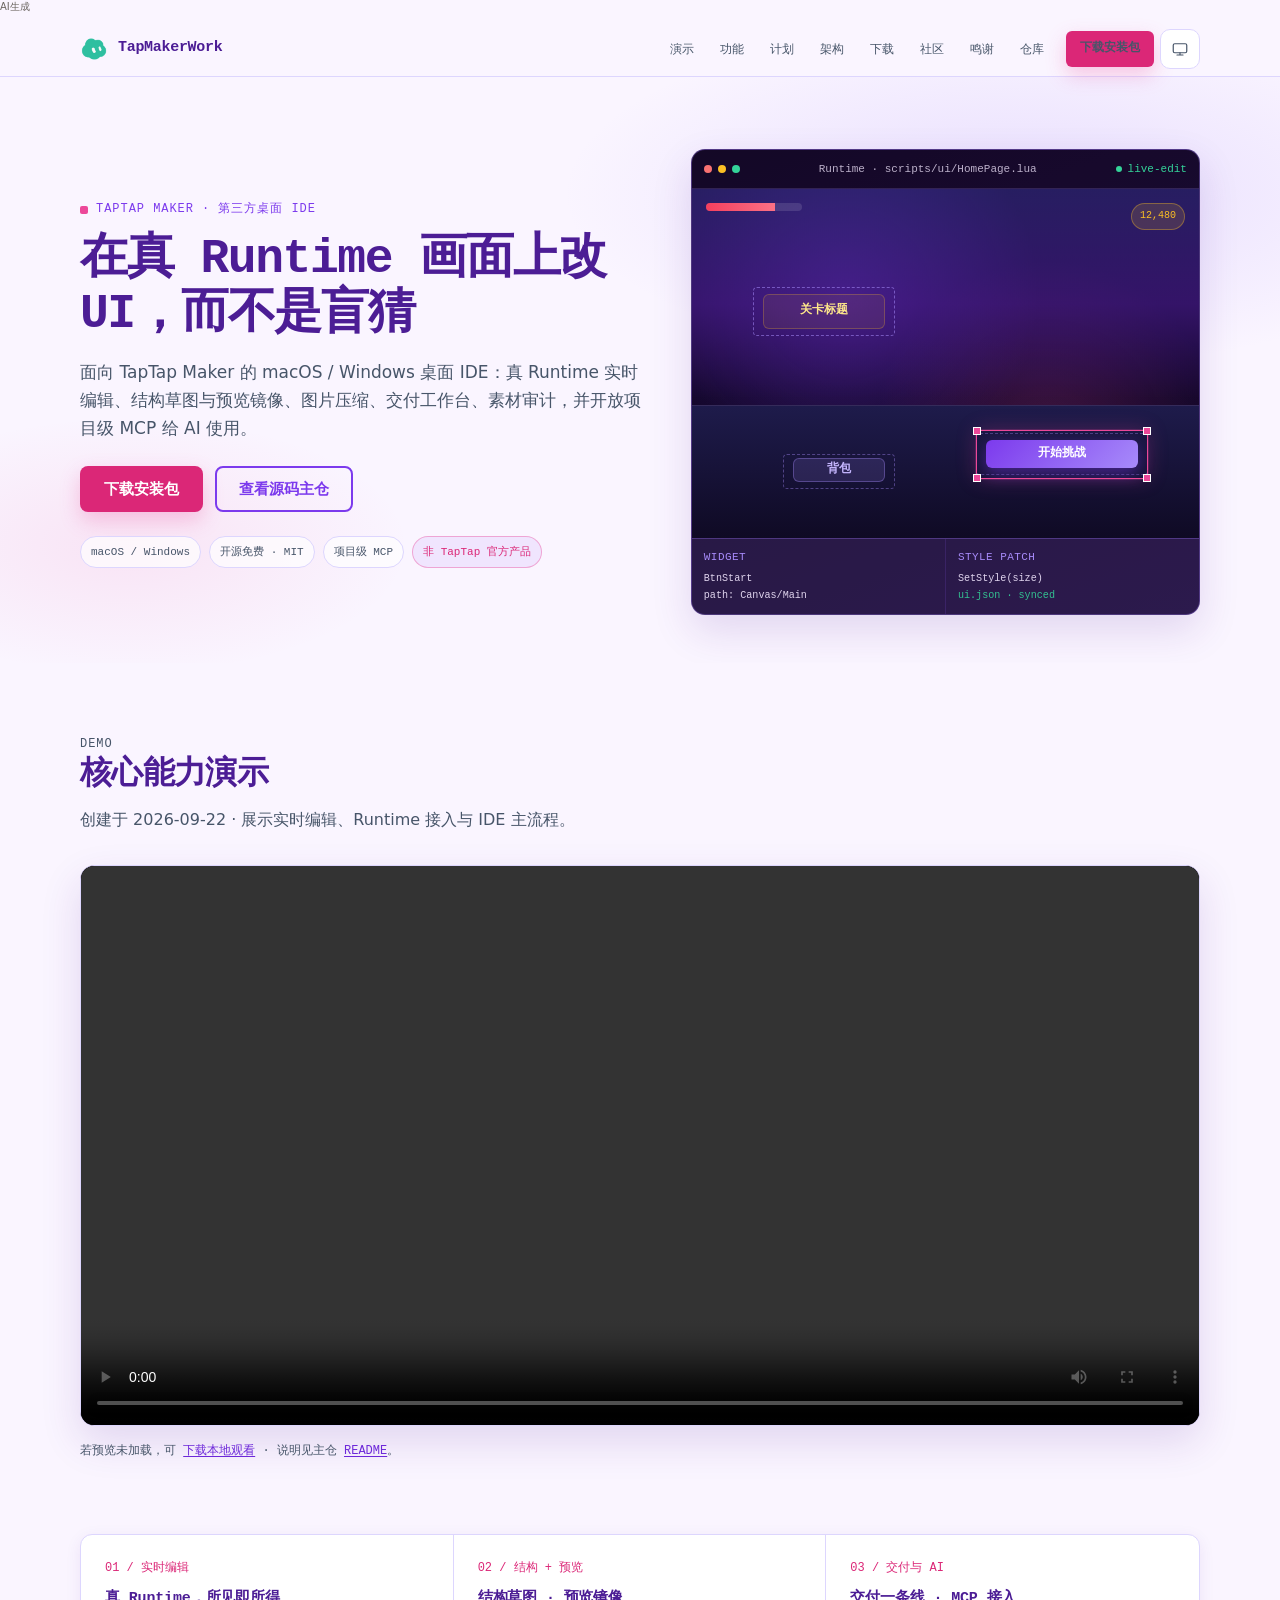
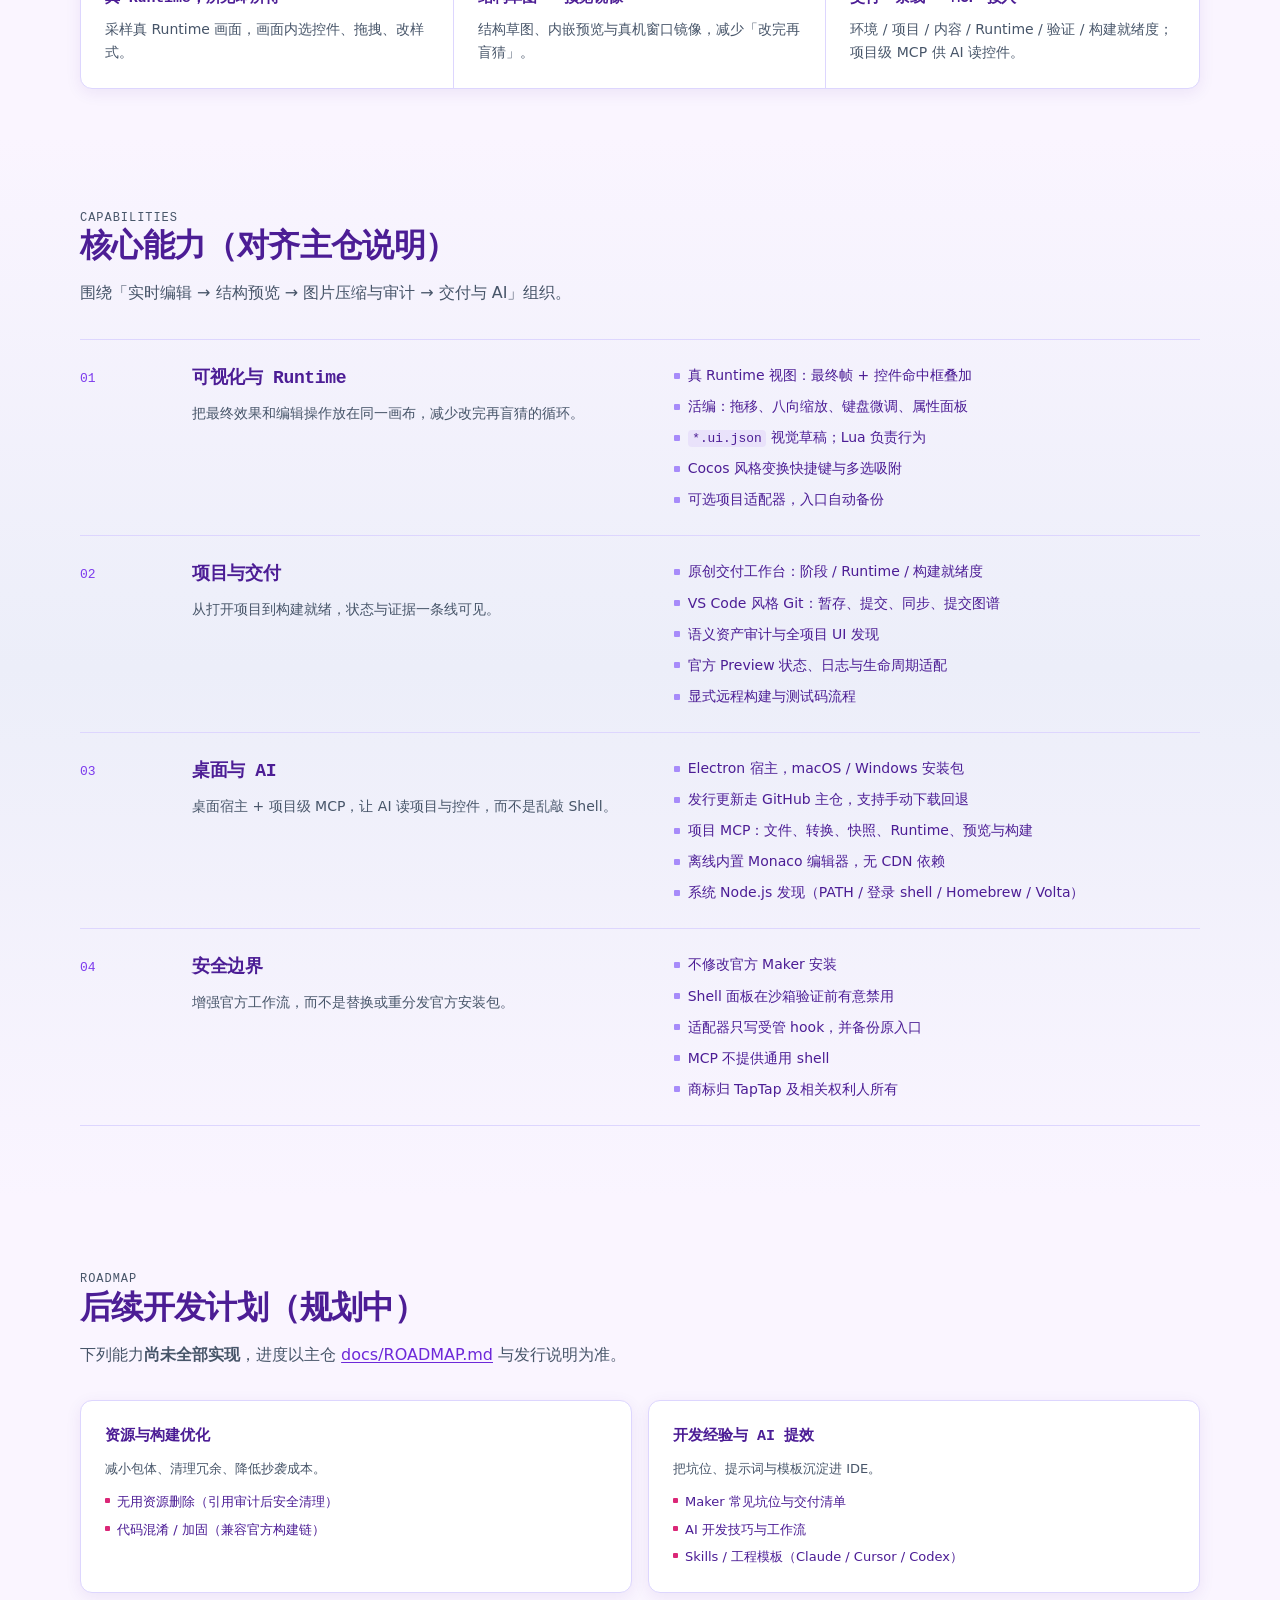
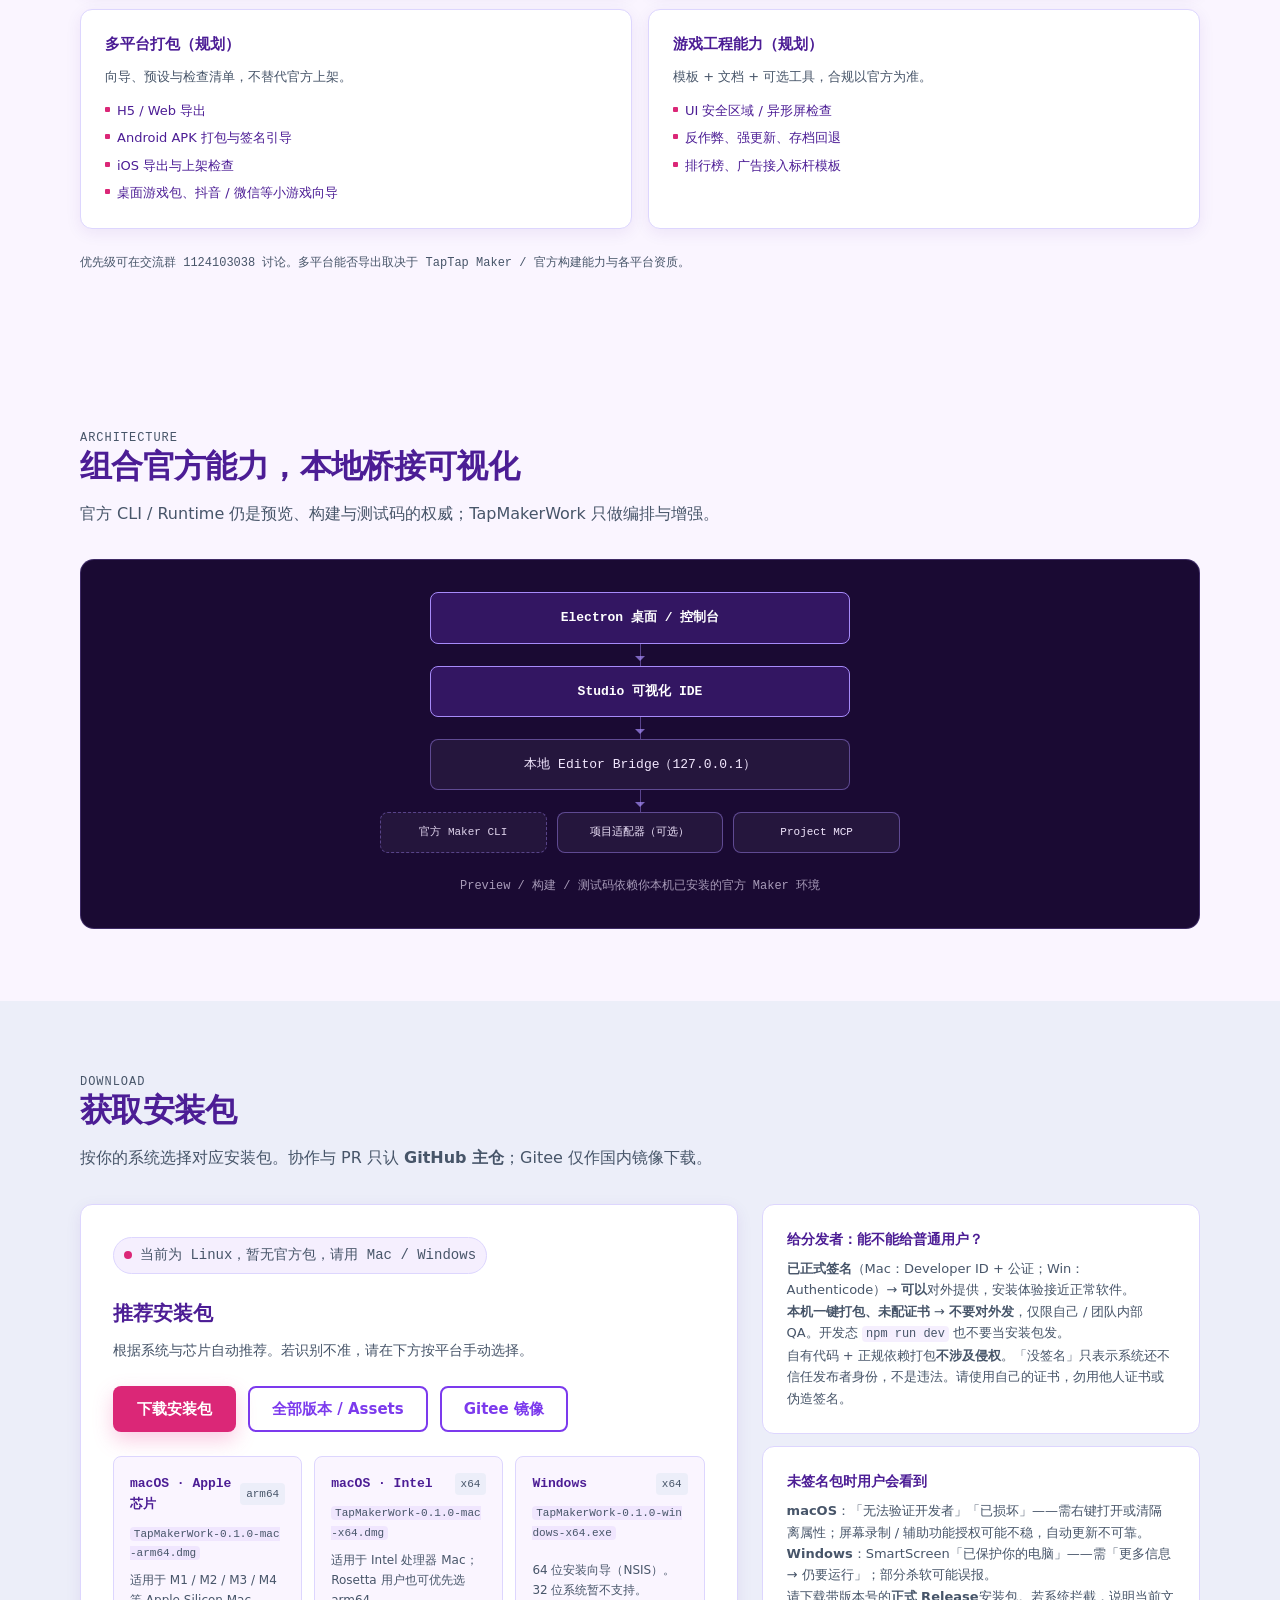
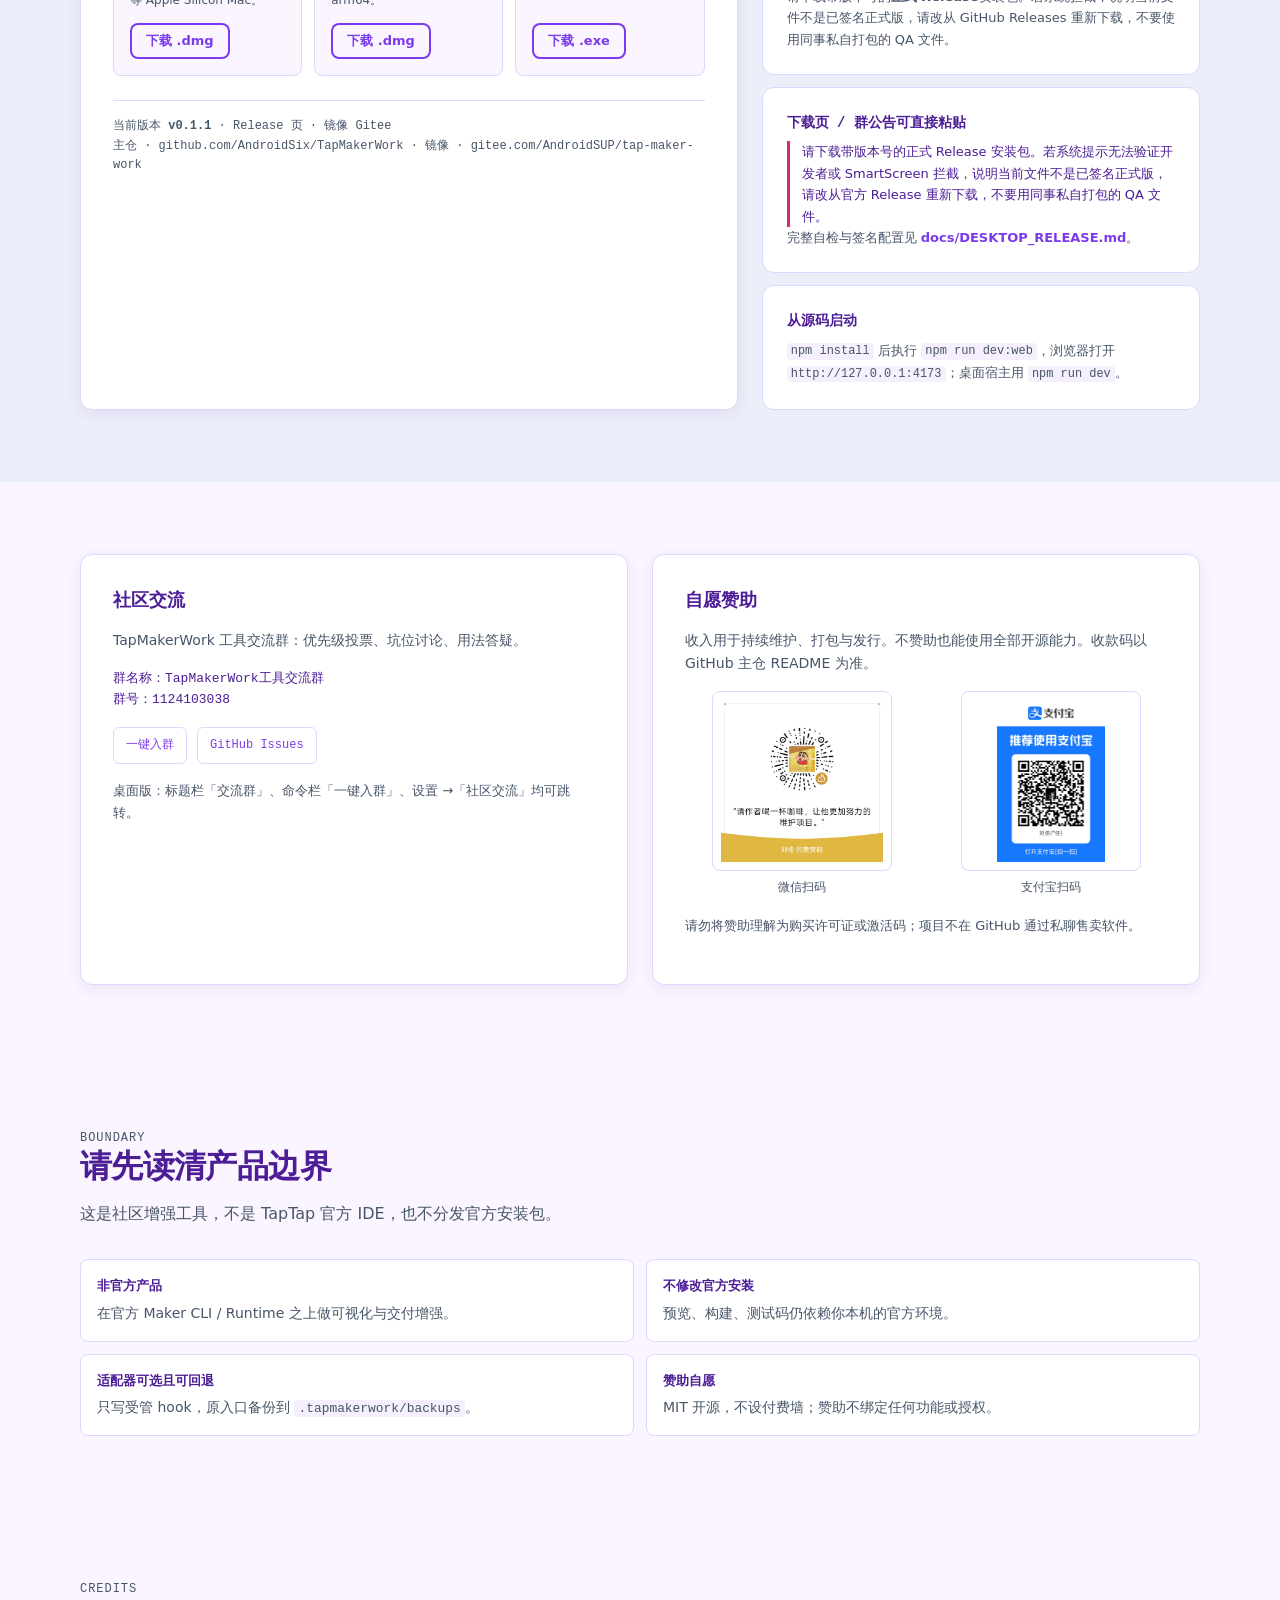
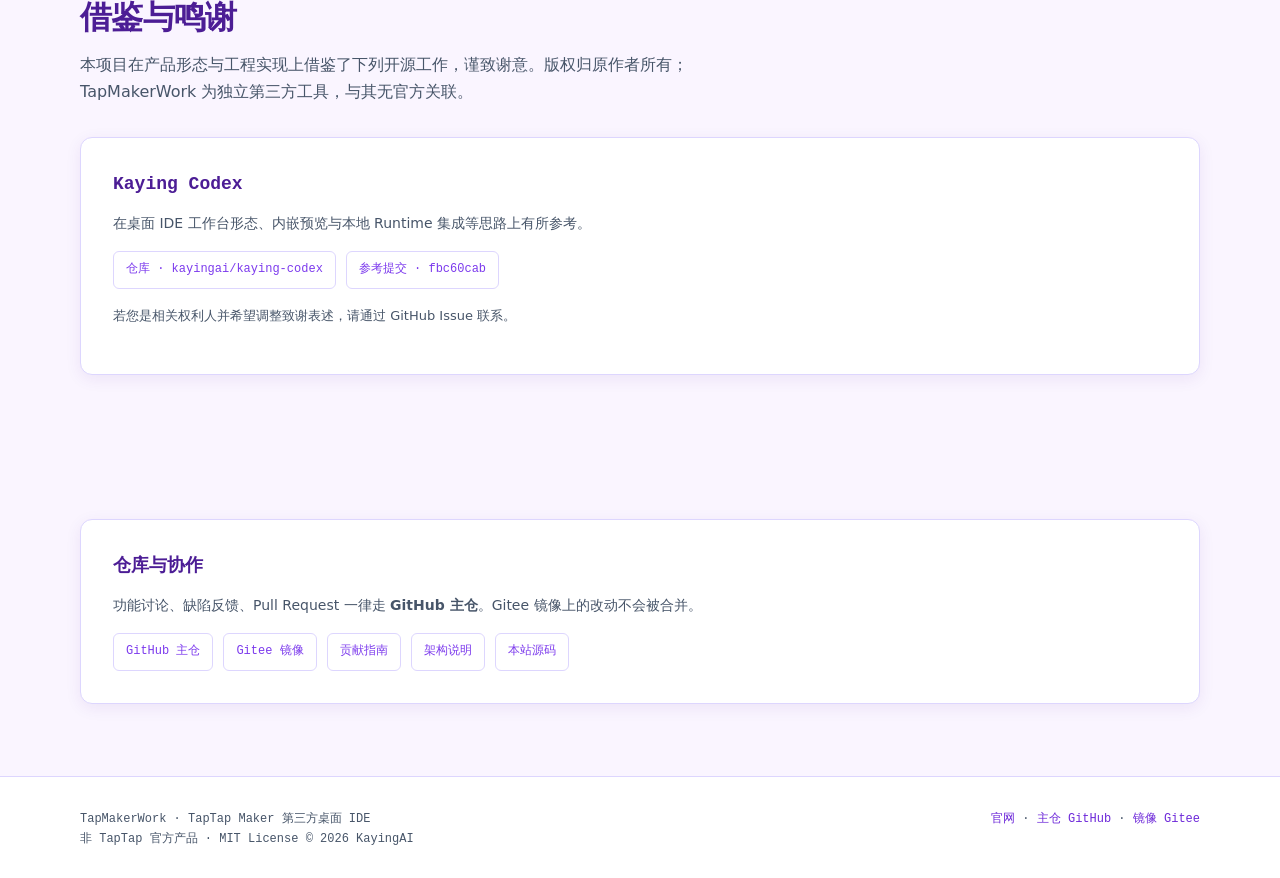
==== index.html @ 47eed5c5 "docs: 官网增加借鉴与鸣谢（Kaying Codex）" ====
<!-- AI生成 -->
<!DOCTYPE html>
<html lang="zh-CN">
  <head>
    <meta charset="UTF-8" />
    <meta name="viewport" content="width=device-width, initial-scale=1" />
    <meta
      name="description"
      content="TapMakerWork — TapTap Maker 第三方开源桌面 IDE。真 Runtime 画面选控件、改样式、管交付，支持项目 MCP。macOS / Windows。"
    />
    <meta name="theme-color" content="#7C3AED" />
    <title>TapMakerWork · TapTap Maker 桌面 IDE</title>
    <link rel="shortcut icon" href="./favicon.ico" />
    <link rel="icon" type="image/png" sizes="32x32" href="./assets/favicon-32x32.png" />
    <link rel="icon" type="image/png" sizes="16x16" href="./assets/favicon-16x16.png" />
    <link rel="icon" type="image/png" sizes="48x48" href="./assets/favicon-48x48.png" />
    <link rel="icon" type="image/png" sizes="192x192" href="./assets/icon-192.png" />
    <link rel="icon" type="image/png" sizes="512x512" href="./assets/icon-512.png" />
    <link rel="apple-touch-icon" href="./apple-touch-icon.png" />
    <meta name="msapplication-TileImage" content="./assets/icon-192.png" />
    <link rel="stylesheet" href="./css/styles.css" />
    <script>
      (function () {
        try {
          var mode = localStorage.getItem("tmw-theme") || "system";
          if (mode === "light" || mode === "dark") {
            document.documentElement.setAttribute("data-theme", mode);
          }
        } catch (e) {}
      })();
    </script>
  </head>
  <body>
<p data-aigc-mark="1" style="margin:0 0 8px;font-size:10px;line-height:1.3;color:#6b6560;font-weight:400;">AI生成</p>

    <header class="nav">
      <div class="container nav-inner">
        <a class="brand" href="#top" aria-label="TapMakerWork 首页">
          <img
            class="brand-mark"
            src="./assets/icon-192.png"
            width="28"
            height="28"
            alt=""
            decoding="async"
            fetchpriority="high"
          />
          TapMakerWork
        </a>

        <div class="nav-right">
          <ul class="nav-links" id="nav-menu">
            <li><a href="#demo">演示</a></li>
          <li><a href="#features">功能</a></li>
            <li><a href="#roadmap">计划</a></li>
            <li><a href="#arch">架构</a></li>
            <li><a href="#download">下载</a></li>
            <li><a href="#community">社区</a></li>
            <li><a href="#credits">鸣谢</a></li>
          <li><a href="#repos">仓库</a></li>
            <li class="nav-cta">
              <a
                class="btn btn-primary btn-sm"
                href="https://github.com/AndroidSix/TapMakerWork/releases"
                target="_blank"
                rel="noopener noreferrer"
                >下载安装包</a
              >
            </li>
          </ul>

          <button
            type="button"
            class="theme-toggle"
            id="theme-toggle"
            data-mode="system"
            aria-label="主题：自动，点击切换"
            title="主题：自动 / 浅色 / 深色"
          >
            <svg class="theme-icon" id="theme-icon" viewBox="0 0 24 24" fill="none" aria-hidden="true">
              <rect x="3" y="5" width="18" height="12" rx="2" stroke="currentColor" stroke-width="1.6" />
              <path d="M8 20h8M12 17v3" stroke="currentColor" stroke-width="1.6" stroke-linecap="round" />
            </svg>
            <span class="theme-label" id="theme-label">自动</span>
          </button>

          <button
            class="nav-toggle"
            type="button"
            aria-label="打开菜单"
            aria-expanded="false"
            aria-controls="nav-menu"
            id="nav-toggle"
          >
            <svg width="18" height="18" viewBox="0 0 18 18" fill="none" aria-hidden="true">
              <path d="M3 5h12M3 9h12M3 13h12" stroke="currentColor" stroke-width="1.6" stroke-linecap="round" />
            </svg>
          </button>
        </div>
      </div>
    </header>

    <main id="top">
      <section class="hero">
        <div class="container hero-grid">
          <div>
            <p class="eyebrow">TapTap Maker · 第三方桌面 IDE</p>
            <h1>在真 Runtime 画面上改 UI，而不是盲猜</h1>
            <p class="hero-lead">
              面向 <a href="https://www.taptap.cn" target="_blank" rel="noopener noreferrer">TapTap Maker</a> 的 macOS / Windows 桌面 IDE：真 Runtime 实时编辑、结构草图与预览镜像、图片压缩、交付工作台、素材审计，并开放项目级 MCP 给 AI 使用。
            </p>
            <div class="hero-actions">
              <a
                class="btn btn-primary"
                id="hero-download"
                href="https://github.com/AndroidSix/TapMakerWork/releases/download/v0.1.1/TapMakerWork-0.1.0-mac-arm64.dmg"
                rel="noopener noreferrer"
                >下载安装包</a
              >
              <a
                class="btn btn-secondary"
                href="https://github.com/AndroidSix/TapMakerWork"
                target="_blank"
                rel="noopener noreferrer"
                >查看源码主仓</a
              >
            </div>
            <div class="badge-row">
              <span class="badge">macOS / Windows</span>
              <span class="badge">开源免费 · MIT</span>
              <span class="badge">项目级 MCP</span>
              <span class="badge badge-warn">非 TapTap 官方产品</span>
            </div>
          </div>

          <aside class="viewfinder" aria-label="Runtime 活编示意">
            <div class="vf-chrome">
              <div class="vf-dots" aria-hidden="true"><span></span><span></span><span></span></div>
              <div class="vf-title">Runtime · scripts/ui/HomePage.lua</div>
              <div class="vf-live">live-edit</div>
            </div>
            <div class="vf-stage">
              <div class="scene-sky" aria-hidden="true"></div>
              <div class="scene-ground" aria-hidden="true"></div>
              <div class="scene-hud-top">
                <div class="hp-bar" aria-hidden="true"><i></i></div>
                <div class="coin-chip">12,480</div>
              </div>
              <div class="hit hit-a" aria-hidden="true"></div>
              <div class="hit hit-b" aria-hidden="true"></div>
              <div class="hit hit-c" aria-hidden="true"></div>
              <div class="widget widget-title">关卡标题</div>
              <div class="widget widget-btn">开始挑战</div>
              <div class="widget widget-icon">背包</div>
              <div class="selection" aria-hidden="true">
                <span class="handle"></span><span class="handle"></span><span class="handle"></span
                ><span class="handle"></span>
              </div>
            </div>
            <div class="vf-panel">
              <div class="vf-panel-block">
                <strong>WIDGET</strong>
                <code>BtnStart<br />path: Canvas/Main</code>
              </div>
              <div class="vf-panel-block">
                <strong>STYLE PATCH</strong>
                <code>SetStyle(size)</code><br />
                <code class="ok">ui.json · synced</code>
              </div>
            </div>
          </aside>
        </div>
      </section>

      <section class="section demo" id="demo">
        <div class="container">
          <header class="section-head">
            <p class="section-kicker">DEMO</p>
            <h2>核心能力演示</h2>
            <p>创建于 2026-09-22 · 展示实时编辑、Runtime 接入与 IDE 主流程。</p>
          </header>
          <div class="demo-player">
            <video controls playsinline preload="metadata" width="1600" height="970" aria-label="TapMakerWork 核心能力演示视频">
              <source src="./assets/demo/tapmakerwork-core-demo.mp4" type="video/mp4" />
              你的浏览器不支持 video 标签，请 <a href="./assets/demo/tapmakerwork-core-demo.mp4" download>下载演示视频</a>。
            </video>
          </div>
          <p class="demo-note">
            若预览未加载，可 <a href="./assets/demo/tapmakerwork-core-demo.mp4">下载本地观看</a>
            · 说明见主仓 <a href="https://github.com/AndroidSix/TapMakerWork/blob/main/README.md" target="_blank" rel="noopener noreferrer">README</a>。
          </p>
        </div>
      </section>

      <section class="values">
        <div class="container">
          <div class="value-rail">
            <article class="value-item">
              <div class="num">01 / 实时编辑</div>
              <h3>真 Runtime，所见即所得</h3>
              <p>采样真 Runtime 画面，画面内选控件、拖拽、改样式。</p>
            </article>
            <article class="value-item">
              <div class="num">02 / 结构 + 预览</div>
              <h3>结构草图 · 预览镜像</h3>
              <p>结构草图、内嵌预览与真机窗口镜像，减少「改完再盲猜」。</p>
            </article>
            <article class="value-item">
              <div class="num">03 / 交付与 AI</div>
              <h3>交付一条线 · MCP 接入</h3>
              <p>环境 / 项目 / 内容 / Runtime / 验证 / 构建就绪度；项目级 MCP 供 AI 读控件。</p>
            </article>
          </div>
        </div>
      </section>

      <section class="section features" id="features">
        <div class="container">
          <header class="section-head">
            <p class="section-kicker">CAPABILITIES</p>
            <h2>核心能力（对齐主仓说明）</h2>
            <p>围绕「实时编辑 → 结构预览 → 图片压缩与审计 → 交付与 AI」组织。</p>
          </header>

          <div class="rack">
            <article class="rack-row">
              <div class="rack-id">01</div>
              <div>
                <h3>可视化与 Runtime</h3>
                <p>把最终效果和编辑操作放在同一画布，减少改完再盲猜的循环。</p>
              </div>
              <ul class="rack-list">
                <li>真 Runtime 视图：最终帧 + 控件命中框叠加</li>
                <li>活编：拖移、八向缩放、键盘微调、属性面板</li>
                <li><code>*.ui.json</code> 视觉草稿；Lua 负责行为</li>
                <li>Cocos 风格变换快捷键与多选吸附</li>
                <li>可选项目适配器，入口自动备份</li>
              </ul>
            </article>

            <article class="rack-row">
              <div class="rack-id">02</div>
              <div>
                <h3>项目与交付</h3>
                <p>从打开项目到构建就绪，状态与证据一条线可见。</p>
              </div>
              <ul class="rack-list">
                <li>原创交付工作台：阶段 / Runtime / 构建就绪度</li>
                <li>VS Code 风格 Git：暂存、提交、同步、提交图谱</li>
                <li>语义资产审计与全项目 UI 发现</li>
                <li>官方 Preview 状态、日志与生命周期适配</li>
                <li>显式远程构建与测试码流程</li>
              </ul>
            </article>

            <article class="rack-row">
              <div class="rack-id">03</div>
              <div>
                <h3>桌面与 AI</h3>
                <p>桌面宿主 + 项目级 MCP，让 AI 读项目与控件，而不是乱敲 Shell。</p>
              </div>
              <ul class="rack-list">
                <li>Electron 宿主，macOS / Windows 安装包</li>
                <li>发行更新走 GitHub 主仓，支持手动下载回退</li>
                <li>项目 MCP：文件、转换、快照、Runtime、预览与构建</li>
                <li>离线内置 Monaco 编辑器，无 CDN 依赖</li>
                <li>系统 Node.js 发现（PATH / 登录 shell / Homebrew / Volta）</li>
              </ul>
            </article>

            <article class="rack-row">
              <div class="rack-id">04</div>
              <div>
                <h3>安全边界</h3>
                <p>增强官方工作流，而不是替换或重分发官方安装包。</p>
              </div>
              <ul class="rack-list">
                <li>不修改官方 Maker 安装</li>
                <li>Shell 面板在沙箱验证前有意禁用</li>
                <li>适配器只写受管 hook，并备份原入口</li>
                <li>MCP 不提供通用 shell</li>
                <li>商标归 TapTap 及相关权利人所有</li>
              </ul>
            </article>
          </div>
        </div>
      </section>

      <section class="section" id="roadmap">
        <div class="container">
          <header class="section-head">
            <p class="section-kicker">ROADMAP</p>
            <h2>后续开发计划（规划中）</h2>
            <p>
              下列能力<strong>尚未全部实现</strong>，进度以主仓
              <a
                href="https://github.com/AndroidSix/TapMakerWork/blob/main/docs/ROADMAP.md"
                target="_blank"
                rel="noopener noreferrer"
                >docs/ROADMAP.md</a
              >
              与发行说明为准。
            </p>
          </header>

          <div class="road-grid">
            <article class="road-card">
              <h3>资源与构建优化</h3>
              <p>减小包体、清理冗余、降低抄袭成本。</p>
              <ul>
                <li>无用资源删除（引用审计后安全清理）</li>
                <li>代码混淆 / 加固（兼容官方构建链）</li>
              </ul>
            </article>
            <article class="road-card">
              <h3>开发经验与 AI 提效</h3>
              <p>把坑位、提示词与模板沉淀进 IDE。</p>
              <ul>
                <li>Maker 常见坑位与交付清单</li>
                <li>AI 开发技巧与工作流</li>
                <li>Skills / 工程模板（Claude / Cursor / Codex）</li>
              </ul>
            </article>
            <article class="road-card">
              <h3>多平台打包（规划）</h3>
              <p>向导、预设与检查清单，不替代官方上架。</p>
              <ul>
                <li>H5 / Web 导出</li>
                <li>Android APK 打包与签名引导</li>
                <li>iOS 导出与上架检查</li>
                <li>桌面游戏包、抖音 / 微信等小游戏向导</li>
              </ul>
            </article>
            <article class="road-card">
              <h3>游戏工程能力（规划）</h3>
              <p>模板 + 文档 + 可选工具，合规以官方为准。</p>
              <ul>
                <li>UI 安全区域 / 异形屏检查</li>
                <li>反作弊、强更新、存档回退</li>
                <li>排行榜、广告接入标杆模板</li>
              </ul>
            </article>
          </div>
          <p class="road-note">
            优先级可在交流群 1124103038 讨论。多平台能否导出取决于 TapTap Maker / 官方构建能力与各平台资质。
          </p>
        </div>
      </section>

      <section class="section" id="arch">
        <div class="container">
          <header class="section-head">
            <p class="section-kicker">ARCHITECTURE</p>
            <h2>组合官方能力，本地桥接可视化</h2>
            <p>官方 CLI / Runtime 仍是预览、构建与测试码的权威；TapMakerWork 只做编排与增强。</p>
          </header>

          <div class="arch-panel">
            <div class="arch-flow">
              <div class="arch-node primary">Electron 桌面 / 控制台</div>
              <div class="arch-arrow" aria-hidden="true"></div>
              <div class="arch-node primary">Studio 可视化 IDE</div>
              <div class="arch-arrow" aria-hidden="true"></div>
              <div class="arch-node">本地 Editor Bridge（127.0.0.1）</div>
              <div class="arch-arrow" aria-hidden="true"></div>
              <div class="arch-split">
                <div class="arch-node official">官方 Maker CLI</div>
                <div class="arch-node">项目适配器（可选）</div>
                <div class="arch-node">Project MCP</div>
              </div>
            </div>
            <p class="arch-note">Preview / 构建 / 测试码依赖你本机已安装的官方 Maker 环境</p>
          </div>
        </div>
      </section>

      <section class="section download" id="download">
        <div class="container">
          <header class="section-head">
            <p class="section-kicker">DOWNLOAD</p>
            <h2>获取安装包</h2>
            <p>
              按你的系统选择对应安装包。协作与 PR 只认
              <strong>GitHub 主仓</strong>；Gitee 仅作国内镜像下载。
            </p>
          </header>

          <div class="dl-grid">
            <div class="dl-main">
              <p class="dl-detected" id="dl-detected" aria-live="polite">正在识别当前设备…</p>
              <h3 id="dl-title">推荐安装包</h3>
              <p id="dl-desc">
                根据系统与芯片自动推荐。若识别不准，请在下方按平台手动选择。
              </p>

              <div class="dl-actions">
                <a
                  class="btn btn-primary"
                  id="dl-primary"
                  href="https://github.com/AndroidSix/TapMakerWork/releases/download/v0.1.1/TapMakerWork-0.1.0-mac-arm64.dmg"
                  target="_blank"
                  rel="noopener noreferrer"
                  >下载安装包</a
                >
                <a
                  class="btn btn-secondary"
                  href="https://github.com/AndroidSix/TapMakerWork/releases"
                  target="_blank"
                  rel="noopener noreferrer"
                  >全部版本 / Assets</a
                >
                <a
                  class="btn btn-secondary"
                  href="https://gitee.com/AndroidSUP/tap-maker-work/releases"
                  target="_blank"
                  rel="noopener noreferrer"
                  >Gitee 镜像</a
                >
              </div>

              <div class="dl-platforms" role="list">
                <article class="dl-plat" data-plat="mac-arm64" role="listitem">
                  <div class="dl-plat-top">
                    <h4>macOS · Apple 芯片</h4>
                    <span class="dl-plat-tag">arm64</span>
                  </div>
                  <p class="dl-file"><code>TapMakerWork-0.1.0-mac-arm64.dmg</code></p>
                  <p>适用于 M1 / M2 / M3 / M4 等 Apple Silicon Mac。</p>
                  <a
                    class="btn btn-secondary btn-sm"
                    href="https://github.com/AndroidSix/TapMakerWork/releases/download/v0.1.1/TapMakerWork-0.1.0-mac-arm64.dmg
                    target="_blank"
                    rel="noopener noreferrer"
                    data-dl="mac-arm64"
                    >下载 .dmg</a
                  >
                </article>

                <article class="dl-plat" data-plat="mac-x64" role="listitem">
                  <div class="dl-plat-top">
                    <h4>macOS · Intel</h4>
                    <span class="dl-plat-tag">x64</span>
                  </div>
                  <p class="dl-file"><code>TapMakerWork-0.1.0-mac-x64.dmg</code></p>
                  <p>适用于 Intel 处理器 Mac；Rosetta 用户也可优先选 arm64。</p>
                  <a
                    class="btn btn-secondary btn-sm"
                    href="https://github.com/AndroidSix/TapMakerWork/releases/download/v0.1.1/TapMakerWork-0.1.0-mac-x64.dmg
                    target="_blank"
                    rel="noopener noreferrer"
                    data-dl="mac-x64"
                    >下载 .dmg</a
                  >
                </article>

                <article class="dl-plat" data-plat="windows-x64" role="listitem">
                  <div class="dl-plat-top">
                    <h4>Windows</h4>
                    <span class="dl-plat-tag">x64</span>
                  </div>
                  <p class="dl-file"><code>TapMakerWork-0.1.0-windows-x64.exe</code></p>
                  <p>64 位安装向导（NSIS）。32 位系统暂不支持。</p>
                  <a
                    class="btn btn-secondary btn-sm"
                    href="https://github.com/AndroidSix/TapMakerWork/releases/download/v0.1.1/TapMakerWork-0.1.0-windows-x64.exe
                    target="_blank"
                    rel="noopener noreferrer"
                    data-dl="windows-x64"
                    >下载 .exe</a
                  >
                </article>
              </div>

              <div class="dl-meta">
                当前版本 <strong>v0.1.1</strong> ·
                <a href="https://github.com/AndroidSix/TapMakerWork/releases/tag/v0.1.1" target="_blank" rel="noopener noreferrer">Release 页</a>
                · 镜像 Gitee<br />
                主仓 · github.com/AndroidSix/TapMakerWork · 镜像 · gitee.com/AndroidSUP/tap-maker-work
              </div>
            </div>

            <div class="dl-side">
              <div class="dl-card">
                <h4>给分发者：能不能给普通用户？</h4>
                <p>
                  <strong>已正式签名</strong>（Mac：Developer ID + 公证；Win：Authenticode）→
                  <strong>可以</strong>对外提供，安装体验接近正常软件。
                </p>
                <p>
                  <strong>本机一键打包、未配证书</strong> →
                  <strong>不要对外发</strong>，仅限自己 / 团队内部 QA。开发态
                  <code>npm run dev</code> 也不要当安装包发。
                </p>
                <p>
                  自有代码 + 正规依赖打包<strong>不涉及侵权</strong>。「没签名」只表示系统还不信任发布者身份，不是违法。请使用自己的证书，勿用他人证书或伪造签名。
                </p>
              </div>

              <div class="dl-card">
                <h4>未签名包时用户会看到</h4>
                <p>
                  <strong>macOS</strong>：「无法验证开发者」「已损坏」——需右键打开或清隔离属性；屏幕录制 / 辅助功能授权可能不稳，自动更新不可靠。
                </p>
                <p>
                  <strong>Windows</strong>：SmartScreen「已保护你的电脑」——需「更多信息 → 仍要运行」；部分杀软可能误报。
                </p>
                <p>
                  请下载带版本号的<strong>正式 Release</strong>安装包。若系统拦截，说明当前文件不是已签名正式版，请改从 GitHub
                  Releases 重新下载，不要使用同事私自打包的 QA 文件。
                </p>
              </div>

              <div class="dl-card">
                <h4>下载页 / 群公告可直接粘贴</h4>
                <p class="dl-quote">
                  请下载带版本号的正式 Release 安装包。若系统提示无法验证开发者或 SmartScreen
                  拦截，说明当前文件不是已签名正式版，请改从官方 Release 重新下载，不要用同事私自打包的 QA
                  文件。
                </p>
                <p>
                  完整自检与签名配置见
                  <a
                    href="https://github.com/AndroidSix/TapMakerWork/blob/main/docs/DESKTOP_RELEASE.md"
                    target="_blank"
                    rel="noopener noreferrer"
                    >docs/DESKTOP_RELEASE.md</a
                  >。
                </p>
              </div>

              <div class="dl-card">
                <h4>从源码启动</h4>
                <p>
                  <code>npm install</code> 后执行 <code>npm run dev:web</code>，浏览器打开
                  <code>http://127.0.0.1:4173</code>；桌面宿主用 <code>npm run dev</code>。
                </p>
              </div>
            </div>
          </div>
        </div>
      </section>

      <section class="section" id="community">
        <div class="container split-2">
          <div class="panel">
            <h3>社区交流</h3>
            <p>TapMakerWork 工具交流群：优先级投票、坑位讨论、用法答疑。</p>
            <p class="meta-line">群名称：TapMakerWork工具交流群<br />群号：1124103038</p>
            <div class="link-row">
              <a
                class="link-chip"
                href="https://qm.qq.com/q/OCt1HAmHK2"
                target="_blank"
                rel="noopener noreferrer"
                >一键入群</a
              >
              <a
                class="link-chip"
                href="https://github.com/AndroidSix/TapMakerWork/issues"
                target="_blank"
                rel="noopener noreferrer"
                >GitHub Issues</a
              >
            </div>
            <p class="sponsor-note">桌面版：标题栏「交流群」、命令栏「一键入群」、设置 →「社区交流」均可跳转。</p>
          </div>

          <div class="panel" id="sponsor">
            <h3>自愿赞助</h3>
            <p>收入用于持续维护、打包与发行。不赞助也能使用全部开源能力。收款码以 GitHub 主仓 README 为准。</p>
            <div class="sponsor-qr">
              <figure>
                <img src="./assets/wechat-pay.png" alt="微信自愿赞助收款码" width="180" height="180" loading="lazy" />
                <figcaption>微信扫码</figcaption>
              </figure>
              <figure>
                <img src="./assets/alipay.png" alt="支付宝自愿赞助收款码" width="180" height="180" loading="lazy" />
                <figcaption>支付宝扫码</figcaption>
              </figure>
            </div>
            <p class="sponsor-note">请勿将赞助理解为购买许可证或激活码；项目不在 GitHub 通过私聊售卖软件。</p>
          </div>
        </div>
      </section>

      <section class="section" id="boundary">
        <div class="container">
          <header class="section-head">
            <p class="section-kicker">BOUNDARY</p>
            <h2>请先读清产品边界</h2>
            <p>这是社区增强工具，不是 TapTap 官方 IDE，也不分发官方安装包。</p>
          </header>
          <ul class="boundary-list">
            <li>
              <strong>非官方产品</strong>
              <span>在官方 Maker CLI / Runtime 之上做可视化与交付增强。</span>
            </li>
            <li>
              <strong>不修改官方安装</strong>
              <span>预览、构建、测试码仍依赖你本机的官方环境。</span>
            </li>
            <li>
              <strong>适配器可选且可回退</strong>
              <span>只写受管 hook，原入口备份到 <code>.tapmakerwork/backups</code>。</span>
            </li>
            <li>
              <strong>赞助自愿</strong>
              <span>MIT 开源，不设付费墙；赞助不绑定任何功能或授权。</span>
            </li>
          </ul>
        </div>
      </section>


      <section class="section" id="credits">
        <div class="container">
          <header class="section-head">
            <p class="section-kicker">CREDITS</p>
            <h2>借鉴与鸣谢</h2>
            <p>本项目在产品形态与工程实现上借鉴了下列开源工作，谨致谢意。版权归原作者所有；TapMakerWork 为独立第三方工具，与其无官方关联。</p>
          </header>
          <div class="panel">
            <h3>Kaying Codex</h3>
            <p>在桌面 IDE 工作台形态、内嵌预览与本地 Runtime 集成等思路上有所参考。</p>
            <div class="link-row">
              <a class="link-chip" href="https://gitcode.com/kayingai/kaying-codex" target="_blank" rel="noopener noreferrer">仓库 · kayingai/kaying-codex</a>
              <a class="link-chip" href="https://gitcode.com/kayingai/kaying-codex/commit/fbc60cab953b85181d15709635b09be20ccfe8de?ref=main" target="_blank" rel="noopener noreferrer">参考提交 · fbc60cab</a>
            </div>
            <p class="sponsor-note">若您是相关权利人并希望调整致谢表述，请通过 GitHub Issue 联系。</p>
          </div>
        </div>
      </section>

      <section class="section" id="repos">
        <div class="container">
          <div class="panel">
            <h3>仓库与协作</h3>
            <p>功能讨论、缺陷反馈、Pull Request 一律走 <strong>GitHub 主仓</strong>。Gitee 镜像上的改动不会被合并。</p>
            <div class="link-row">
              <a
                class="link-chip"
                href="https://github.com/AndroidSix/TapMakerWork"
                target="_blank"
                rel="noopener noreferrer"
                >GitHub 主仓</a
              >
              <a
                class="link-chip"
                href="https://gitee.com/AndroidSUP/tap-maker-work"
                target="_blank"
                rel="noopener noreferrer"
                >Gitee 镜像</a
              >
              <a
                class="link-chip"
                href="https://github.com/AndroidSix/TapMakerWork/blob/main/CONTRIBUTING.md"
                target="_blank"
                rel="noopener noreferrer"
                >贡献指南</a
              >
              <a
                class="link-chip"
                href="https://github.com/AndroidSix/TapMakerWork/blob/main/docs/ARCHITECTURE.md"
                target="_blank"
                rel="noopener noreferrer"
                >架构说明</a
              >
              <a
                class="link-chip"
                href="https://github.com/AndroidSix/tapmakerwork-site"
                target="_blank"
                rel="noopener noreferrer"
                >本站源码</a
              >
            </div>
          </div>
        </div>
      </section>
    </main>

    <footer class="footer">
      <div class="container footer-inner">
        <p>
          TapMakerWork · TapTap Maker 第三方桌面 IDE<br />
          非 TapTap 官方产品 · MIT License © 2026 KayingAI
        </p>
        <p>
          <a href="https://androidsix.github.io/tapmakerwork-site/" target="_blank" rel="noopener noreferrer">官网</a>
          ·
          <a href="https://github.com/AndroidSix/TapMakerWork" target="_blank" rel="noopener noreferrer">主仓 GitHub</a>
          ·
          <a href="https://gitee.com/AndroidSUP/tap-maker-work" target="_blank" rel="noopener noreferrer">镜像 Gitee</a>
        </p>
      </div>
    </footer>

    <script>
      (function () {
        var root = document.documentElement;
        var toggle = document.getElementById("theme-toggle");
        var label = document.getElementById("theme-label");
        var icon = document.getElementById("theme-icon");
        var order = ["system", "light", "dark"];
        var names = { system: "自动", light: "浅色", dark: "深色" };
        var icons = {
          system:
            '<rect x="3" y="5" width="18" height="12" rx="2" stroke="currentColor" stroke-width="1.6" fill="none"/><path d="M8 20h8M12 17v3" stroke="currentColor" stroke-width="1.6" stroke-linecap="round"/>',
          light:
            '<circle cx="12" cy="12" r="3.5" stroke="currentColor" stroke-width="1.6" fill="none"/><path d="M12 2.5v2M12 19.5v2M2.5 12h2M19.5 12h2M5 5l1.4 1.4M17.6 17.6L19 19M5 19l1.4-1.4M17.6 6.4L19 5" stroke="currentColor" stroke-width="1.5" stroke-linecap="round"/>',
          dark:
            '<path d="M20 14.5A7.5 7.5 0 0 1 9.5 4 7.8 7.8 0 1 0 20 14.5Z" stroke="currentColor" stroke-width="1.6" stroke-linejoin="round" fill="none"/>',
        };

        function readMode() {
          try {
            return localStorage.getItem("tmw-theme") || "system";
          } catch (e) {
            return "system";
          }
        }

        function applyMode(mode) {
          if (mode === "light" || mode === "dark") {
            root.setAttribute("data-theme", mode);
          } else {
            root.removeAttribute("data-theme");
          }
          if (label) label.textContent = names[mode] || names.system;
          if (icon) icon.innerHTML = icons[mode] || icons.system;
          if (toggle) {
            toggle.setAttribute("data-mode", mode);
            toggle.setAttribute("aria-label", "主题：" + (names[mode] || names.system) + "，点击切换");
            toggle.setAttribute("title", "主题：" + (names[mode] || names.system) + " · 点击切换");
          }
          try {
            localStorage.setItem("tmw-theme", mode);
          } catch (e) {}
        }

        applyMode(readMode());

        if (toggle) {
          toggle.addEventListener("click", function () {
            var current = readMode();
            var next = order[(order.indexOf(current) + 1) % order.length];
            applyMode(next);
          });
        }

        var navToggle = document.getElementById("nav-toggle");
        var menu = document.getElementById("nav-menu");
        if (navToggle && menu) {
          navToggle.addEventListener("click", function () {
            var open = menu.classList.toggle("open");
            navToggle.setAttribute("aria-expanded", open ? "true" : "false");
          });
          menu.querySelectorAll("a").forEach(function (link) {
            link.addEventListener("click", function () {
              menu.classList.remove("open");
              navToggle.setAttribute("aria-expanded", "false");
            });
          });
        }

        /* —— 安装包设备识别 —— */
        var PLAT_META = {
          "mac-arm64": {
            os: "macOS",
            chip: "Apple 芯片",
            file: "TapMakerWork-0.1.0-mac-arm64.dmg",
            url: "https://github.com/AndroidSix/TapMakerWork/releases/download/v0.1.1/TapMakerWork-0.1.0-mac-arm64.dmg",
            btn: "下载 macOS (Apple) .dmg",
            desc: "为你推荐 Apple Silicon 的 DMG 安装包。",
          },
          "mac-x64": {
            os: "macOS",
            chip: "Intel",
            file: "TapMakerWork-0.1.0-mac-x64.dmg",
            url: "https://github.com/AndroidSix/TapMakerWork/releases/download/v0.1.1/TapMakerWork-0.1.0-mac-x64.dmg",
            btn: "下载 macOS (Intel) .dmg",
            desc: "为你推荐 Intel Mac 的 DMG 安装包。",
          },
          "windows-x64": {
            os: "Windows",
            chip: "x64",
            file: "TapMakerWork-0.1.0-windows-x64.exe",
            url: "https://github.com/AndroidSix/TapMakerWork/releases/download/v0.1.1/TapMakerWork-0.1.0-windows-x64.exe",
            btn: "下载 Windows 安装程序",
            desc: "为你推荐 64 位 Windows 安装向导。",
          },
        };
        var RELEASES = "https://github.com/AndroidSix/TapMakerWork/releases/tag/v0.1.1";

        function markRecommended(key) {
          document.querySelectorAll(".dl-plat").forEach(function (el) {
            el.classList.toggle("is-recommended", el.getAttribute("data-plat") === key);
          });
          var meta = PLAT_META[key];
          var title = document.getElementById("dl-title");
          var desc = document.getElementById("dl-desc");
          var primary = document.getElementById("dl-primary");
          var detected = document.getElementById("dl-detected");
          if (!meta) return;
          if (title) title.textContent = "推荐 · " + meta.os + " " + meta.chip;
          if (desc) desc.textContent = meta.desc + " 文件：" + meta.file;
          if (primary) {
            primary.textContent = meta.btn;
            if (meta.url) primary.setAttribute("href", meta.url);
          }
          var hero = document.getElementById("hero-download");
          if (hero && meta.url) hero.setAttribute("href", meta.url);
          var navDl = document.getElementById("nav-download");
          if (navDl && meta.url) navDl.setAttribute("href", meta.url);
          if (detected) {
            detected.textContent = "当前设备：" + meta.os + " · " + meta.chip;
            detected.setAttribute("data-state", "ok");
          }
        }

        function resolveMacArch() {
          return new Promise(function (resolve) {
            try {
              var uad = navigator.userAgentData;
              if (uad && typeof uad.getHighEntropyValues === "function") {
                uad.getHighEntropyValues(["architecture"]).then(function (values) {
                  if (values && values.architecture === "arm") return resolve("arm");
                  if (values && values.architecture === "x86") return resolve("x64");
                  resolve(macWebGlArch());
                }, function () {
                  resolve(macWebGlArch());
                });
                return;
              }
            } catch (e) {}
            resolve(macWebGlArch());
          });
        }

        function macWebGlArch() {
          try {
            var canvas = document.createElement("canvas");
            var gl = canvas.getContext("webgl") || canvas.getContext("experimental-webgl");
            if (!gl) return "arm";
            var ext = gl.getExtension("WEBGL_debug_renderer_info");
            var renderer = ext ? String(gl.getParameter(ext.UNMASKED_RENDERER_WEBGL) || "") : "";
            if (/Apple M|Apple GPU|Apple\s/i.test(renderer)) return "arm";
            if (/Intel|AMD|NVIDIA|GeForce|Radeon/i.test(renderer)) return "x64";
          } catch (e) {}
          return "arm";
        }

        function detectAndApply() {
          var ua = navigator.userAgent || "";
          var platform = String(navigator.platform || "");
          var detected = document.getElementById("dl-detected");

          if (/Windows/i.test(ua) || /Win/i.test(platform)) {
            markRecommended("windows-x64");
            return;
          }
          if (/iPhone|iPad|iPod/i.test(ua)) {
            if (detected) {
              detected.textContent = "当前为 iOS 浏览器，桌面安装包请用 Mac / Windows 下载";
              detected.setAttribute("data-state", "warn");
            }
            return;
          }
          if (/Android/i.test(ua)) {
            if (detected) {
              detected.textContent = "当前为 Android，请用 Mac / Windows 下载桌面版";
              detected.setAttribute("data-state", "warn");
            }
            return;
          }
          if (/Macintosh|Mac OS X|Mac/i.test(ua) || /Mac/i.test(platform)) {
            resolveMacArch().then(function (arch) {
              markRecommended(arch === "x64" ? "mac-x64" : "mac-arm64");
            });
            return;
          }
          if (/Linux/i.test(ua) || /Linux/i.test(platform)) {
            if (detected) {
              detected.textContent = "当前为 Linux，暂无官方包，请用 Mac / Windows";
              detected.setAttribute("data-state", "warn");
            }
            return;
          }
          if (detected) {
            detected.textContent = "未能识别系统，请在下方手动选择安装包";
            detected.setAttribute("data-state", "warn");
          }
        }

        detectAndApply();
      })();
    </script>
  </body>
</html>
---- css/styles.css ----
/* TapMakerWork 官网 — design-system tokens + 明暗主题 */
:root {
  --color-primary: #7c3aed;
  --color-secondary: #a78bfa;
  --color-accent: #ec4899;
  --color-background: #faf5ff;
  --color-foreground: #4c1d95;
  --color-card: #ffffff;
  --color-muted: #eceef9;
  --color-muted-foreground: #475569;
  --color-border: #ddd6fe;
  --color-deep: #1a0a33;
  --color-deep-2: #2a1250;
  --color-on-deep: #f3e8ff;
  --color-hit: #a78bfa;
  --color-live: #34d399;
  --color-code-bg: rgba(124, 58, 237, 0.08);
  --color-nav-bg: rgba(250, 245, 255, 0.88);
  --color-badge-bg: rgba(255, 255, 255, 0.7);
  --color-btn-ghost-bg: rgba(255, 255, 255, 0.08);
  --color-btn-ghost-border: rgba(255, 255, 255, 0.18);
  --color-accent-ink: #ffffff;
  --color-accent-solid: #db2777;
  --color-link: #6d28d9;
  --shadow-md: 0 4px 16px rgba(76, 29, 149, 0.08);
  --shadow-lg: 0 16px 40px rgba(76, 29, 149, 0.14);

  --font-sans: "IBM Plex Sans", "PingFang SC", "HarmonyOS Sans SC",
    "Microsoft YaHei", "Segoe UI", system-ui, -apple-system, sans-serif;
  --font-mono: "JetBrains Mono", "SF Mono", "Menlo", "Consolas",
    "PingFang SC", ui-monospace, monospace;

  --space-xs: 4px;
  --space-sm: 8px;
  --space-md: 12px;
  --space-lg: 16px;
  --space-xl: 24px;
  --space-2xl: 32px;
  --space-3xl: 48px;
  --space-4xl: 72px;

  --radius: 8px;
  --radius-lg: 12px;
  --max: 1120px;
  --nav-h: 56px;
  color-scheme: light;
}

/* 暗色：手动选 dark，或系统偏好且未强制 light */
:root[data-theme="dark"] {
  --color-primary: #a78bfa;
  --color-secondary: #c4b5fd;
  --color-accent: #f472b6;
  --color-background: #120a22;
  --color-foreground: #ede9fe;
  --color-card: #1c1233;
  --color-muted: #24183f;
  --color-muted-foreground: #cfc6e0;
  --color-border: #3b2a6b;
  --color-deep: #0c0618;
  --color-deep-2: #1a0f30;
  --color-on-deep: #f5f3ff;
  --color-hit: #a78bfa;
  --color-live: #34d399;
  --color-code-bg: rgba(167, 139, 250, 0.12);
  --color-nav-bg: rgba(18, 10, 34, 0.88);
  --color-badge-bg: rgba(28, 18, 51, 0.8);
  --color-accent-ink: #120a22;
  --color-accent-solid: #f472b6;
  --color-link: #c4b5fd;
  --shadow-md: 0 4px 16px rgba(0, 0, 0, 0.35);
  --shadow-lg: 0 16px 40px rgba(0, 0, 0, 0.45);
  color-scheme: dark;
}

@media (prefers-color-scheme: dark) {
  :root:not([data-theme="light"]):not([data-theme="dark"]) {
    --color-primary: #a78bfa;
    --color-secondary: #c4b5fd;
    --color-accent: #f472b6;
    --color-background: #120a22;
    --color-foreground: #ede9fe;
    --color-card: #1c1233;
    --color-muted: #24183f;
    --color-muted-foreground: #cfc6e0;
    --color-border: #3b2a6b;
    --color-deep: #0c0618;
    --color-deep-2: #1a0f30;
    --color-on-deep: #f5f3ff;
    --color-hit: #a78bfa;
    --color-live: #34d399;
    --color-code-bg: rgba(167, 139, 250, 0.12);
    --color-nav-bg: rgba(18, 10, 34, 0.88);
    --color-badge-bg: rgba(28, 18, 51, 0.8);
    --color-accent-ink: #120a22;
    --color-accent-solid: #f472b6;
    --color-link: #c4b5fd;
    --shadow-md: 0 4px 16px rgba(0, 0, 0, 0.35);
    --shadow-lg: 0 16px 40px rgba(0, 0, 0, 0.45);
    color-scheme: dark;
  }
}

*,
*::before,
*::after {
  box-sizing: border-box;
}

html {
  scroll-behavior: smooth;
}

body {
  margin: 0;
  font-family: var(--font-sans);
  font-size: 16px;
  line-height: 1.65;
  color: var(--color-foreground);
  background: var(--color-background);
  -webkit-font-smoothing: antialiased;
  text-rendering: optimizeLegibility;
  transition: background-color 200ms ease, color 200ms ease;
}

img {
  max-width: 100%;
  display: block;
}

a {
  color: inherit;
  text-decoration: none;
}

a:focus-visible,
button:focus-visible,
.btn:focus-visible {
  outline: 2px solid var(--color-primary);
  outline-offset: 3px;
}

code {
  font-family: var(--font-mono);
  font-size: 0.92em;
  background: var(--color-code-bg);
  padding: 0.1em 0.35em;
  border-radius: 4px;
}

.container {
  width: min(100% - 40px, var(--max));
  margin-inline: auto;
}

/* ——— Nav ——— */
.nav {
  position: sticky;
  top: 0;
  z-index: 50;
  height: var(--nav-h);
  background: var(--color-nav-bg);
  backdrop-filter: blur(12px);
  border-bottom: 1px solid var(--color-border);
}

.nav-inner {
  height: 100%;
  display: flex;
  align-items: center;
  justify-content: space-between;
  gap: var(--space-lg);
}

.brand {
  display: inline-flex;
  align-items: center;
  gap: 10px;
  font-family: var(--font-mono);
  font-weight: 600;
  font-size: 15px;
  letter-spacing: -0.02em;
  color: var(--color-foreground);
  flex-shrink: 0;
}

.brand-mark {
  width: 28px;
  height: 28px;
  flex-shrink: 0;
  border-radius: 7px;
  object-fit: contain;
  display: block;
  background: transparent;
}

.nav-right {
  display: flex;
  align-items: center;
  gap: 6px;
  min-width: 0;
}

.theme-toggle {
  display: inline-flex;
  align-items: center;
  justify-content: center;
  gap: 6px;
  width: 40px;
  height: 40px;
  padding: 0;
  border-radius: 10px;
  border: 1px solid var(--color-border);
  background: var(--color-card);
  color: var(--color-muted-foreground);
  font-family: var(--font-mono);
  font-size: 12px;
  cursor: pointer;
  flex-shrink: 0;
  transition: border-color 160ms ease, color 160ms ease, background 160ms ease;
}

.theme-toggle:hover {
  color: var(--color-primary);
  border-color: var(--color-primary);
  background: var(--color-code-bg);
}

.theme-toggle .theme-icon {
  width: 18px;
  height: 18px;
  flex-shrink: 0;
}

.theme-toggle .theme-label {
  display: none;
}

.theme-toggle[data-mode="dark"] {
  color: #f5f3ff;
  border-color: #3b2a6b;
  background: #1a0f30;
}

.theme-toggle[data-mode="dark"]:hover {
  color: var(--color-secondary);
  border-color: var(--color-secondary);
}

.theme-toggle[data-mode="light"] {
  color: var(--color-primary);
  border-color: var(--color-border);
  background: var(--color-muted);
}

.nav-links {
  display: flex;
  align-items: center;
  gap: 2px;
  list-style: none;
  margin: 0;
  padding: 0;
}

.nav-links a {
  font-family: var(--font-mono);
  font-size: 12px;
  color: var(--color-muted-foreground);
  padding: 8px 12px;
  border-radius: 6px;
  transition: color 160ms ease, background 160ms ease;
}

.nav-links a:hover {
  color: var(--color-primary);
  background: var(--color-code-bg);
}

.nav-cta {
  margin-left: 8px;
}

.nav-toggle {
  display: none;
  border: 1px solid var(--color-border);
  background: var(--color-card);
  border-radius: 10px;
  width: 40px;
  height: 40px;
  cursor: pointer;
  color: var(--color-foreground);
  flex-shrink: 0;
}

/* ——— Buttons ——— */
.btn {
  display: inline-flex;
  align-items: center;
  justify-content: center;
  gap: 8px;
  padding: 12px 22px;
  border-radius: var(--radius);
  font-family: var(--font-sans);
  font-weight: 600;
  font-size: 15px;
  line-height: 1.2;
  border: 2px solid transparent;
  cursor: pointer;
  transition: transform 160ms ease, opacity 160ms ease, background 160ms ease,
    color 160ms ease, border-color 160ms ease;
  min-height: 44px;
}

.btn:hover {
  transform: translateY(-1px);
}

.btn:active {
  transform: translateY(0);
  opacity: 0.92;
}

.btn-primary {
  background: var(--color-accent-solid);
  color: var(--color-accent-ink);
  box-shadow: 0 8px 20px rgba(236, 72, 153, 0.28);
}

.btn-primary:hover {
  filter: brightness(1.08);
}

.btn-secondary {
  background: transparent;
  color: var(--color-primary);
  border-color: var(--color-primary);
}

.btn-secondary:hover {
  background: var(--color-code-bg);
}

.btn-ghost {
  background: var(--color-btn-ghost-bg);
  color: var(--color-on-deep);
  border-color: var(--color-btn-ghost-border);
}

.btn-ghost:hover {
  background: rgba(255, 255, 255, 0.14);
}

.btn-sm {
  padding: 8px 14px;
  font-size: 13px;
  min-height: 36px;
}

/* ——— Hero ——— */
.hero {
  padding: var(--space-4xl) 0 var(--space-3xl);
  position: relative;
  overflow: hidden;
}

.hero::before {
  content: "";
  position: absolute;
  inset: 0;
  background:
    radial-gradient(ellipse 60% 50% at 80% 20%, rgba(167, 139, 250, 0.22), transparent 60%),
    radial-gradient(ellipse 40% 40% at 10% 80%, rgba(236, 72, 153, 0.1), transparent 55%);
  pointer-events: none;
}

.hero-grid {
  position: relative;
  display: grid;
  grid-template-columns: 1.05fr 0.95fr;
  gap: var(--space-3xl);
  align-items: center;
}

.eyebrow {
  font-family: var(--font-mono);
  font-size: 12px;
  letter-spacing: 0.08em;
  text-transform: uppercase;
  color: var(--color-primary);
  margin: 0 0 var(--space-md);
  display: inline-flex;
  align-items: center;
  gap: 8px;
}

.eyebrow::before {
  content: "";
  width: 8px;
  height: 8px;
  border-radius: 2px;
  background: var(--color-accent);
}

.hero h1 {
  margin: 0 0 var(--space-lg);
  font-family: var(--font-mono);
  font-size: clamp(32px, 4.6vw, 48px);
  line-height: 1.15;
  letter-spacing: -0.03em;
  font-weight: 700;
  color: var(--color-foreground);
}

.hero-lead {
  margin: 0 0 var(--space-xl);
  font-size: 17px;
  color: var(--color-muted-foreground);
  max-width: 36em;
}

.hero-actions {
  display: flex;
  flex-wrap: wrap;
  gap: var(--space-md);
  margin-bottom: var(--space-xl);
}

.badge-row {
  display: flex;
  flex-wrap: wrap;
  gap: 8px;
}

.badge {
  font-family: var(--font-mono);
  font-size: 11px;
  padding: 6px 10px;
  border-radius: 999px;
  border: 1px solid var(--color-border);
  background: var(--color-badge-bg);
  color: var(--color-muted-foreground);
}

.badge-warn {
  border-color: rgba(236, 72, 153, 0.4);
  color: var(--color-accent-solid);
  background: var(--color-code-bg);
}

/* links in body copy */
.section-head a,
.dl-card a,
.panel a:not(.link-chip),
.road-note a {
  color: var(--color-link);
  text-decoration: underline;
  text-underline-offset: 2px;
}

.dl-card a {
  text-decoration: none;
}

.dl-card a:hover,
.section-head a:hover {
  color: var(--color-accent-solid);
}

/* ——— Runtime viewfinder ——— */
.viewfinder {
  background: linear-gradient(160deg, var(--color-deep) 0%, var(--color-deep-2) 100%);
  border-radius: 14px;
  border: 1px solid rgba(167, 139, 250, 0.35);
  box-shadow: var(--shadow-lg);
  overflow: hidden;
  color: var(--color-on-deep);
}

.vf-chrome {
  display: flex;
  align-items: center;
  justify-content: space-between;
  gap: 8px;
  padding: 10px 12px;
  border-bottom: 1px solid rgba(167, 139, 250, 0.2);
  background: rgba(0, 0, 0, 0.25);
  font-family: var(--font-mono);
  font-size: 11px;
}

.vf-dots {
  display: flex;
  gap: 6px;
}

.vf-dots span {
  width: 8px;
  height: 8px;
  border-radius: 50%;
  background: rgba(255, 255, 255, 0.2);
}

.vf-dots span:nth-child(1) {
  background: #f87171;
}
.vf-dots span:nth-child(2) {
  background: #fbbf24;
}
.vf-dots span:nth-child(3) {
  background: #34d399;
}

.vf-title {
  opacity: 0.75;
}

.vf-live {
  display: inline-flex;
  align-items: center;
  gap: 6px;
  color: var(--color-live);
}

.vf-live::before {
  content: "";
  width: 6px;
  height: 6px;
  border-radius: 50%;
  background: var(--color-live);
  box-shadow: 0 0 0 0 rgba(52, 211, 153, 0.5);
  animation: pulse 1.8s ease-out infinite;
}

@keyframes pulse {
  0% {
    box-shadow: 0 0 0 0 rgba(52, 211, 153, 0.55);
  }
  70% {
    box-shadow: 0 0 0 8px rgba(52, 211, 153, 0);
  }
  100% {
    box-shadow: 0 0 0 0 rgba(52, 211, 153, 0);
  }
}

.vf-stage {
  position: relative;
  aspect-ratio: 16 / 11;
  background:
    linear-gradient(180deg, rgba(76, 29, 149, 0.15) 0%, rgba(0, 0, 0, 0.25) 100%),
    radial-gradient(circle at 30% 30%, rgba(124, 58, 237, 0.45), transparent 45%),
    radial-gradient(circle at 70% 70%, rgba(236, 72, 153, 0.25), transparent 40%),
    #12062a;
  overflow: hidden;
}

.scene-sky {
  position: absolute;
  inset: 0 0 40% 0;
  background: linear-gradient(180deg, #312e81 0%, #4c1d95 55%, transparent 100%);
  opacity: 0.55;
}

.scene-ground {
  position: absolute;
  left: 0;
  right: 0;
  bottom: 0;
  height: 38%;
  background: linear-gradient(180deg, #1e1b4b 0%, #0f0a24 100%);
  border-top: 1px solid rgba(167, 139, 250, 0.25);
}

.scene-hud-top {
  position: absolute;
  top: 14px;
  left: 14px;
  right: 14px;
  display: flex;
  justify-content: space-between;
  align-items: flex-start;
}

.hp-bar {
  width: 96px;
  height: 8px;
  border-radius: 4px;
  background: rgba(255, 255, 255, 0.12);
  overflow: hidden;
}

.hp-bar i {
  display: block;
  width: 72%;
  height: 100%;
  background: linear-gradient(90deg, #f43f5e, #fb7185);
}

.coin-chip {
  font-family: var(--font-mono);
  font-size: 10px;
  padding: 4px 8px;
  border-radius: 999px;
  background: rgba(251, 191, 36, 0.15);
  color: #fbbf24;
  border: 1px solid rgba(251, 191, 36, 0.35);
}

.hit {
  position: absolute;
  border: 1px dashed var(--color-hit);
  border-radius: 4px;
  opacity: 0.55;
}

.hit-a {
  left: 12%;
  top: 28%;
  width: 28%;
  height: 14%;
}
.hit-b {
  right: 10%;
  bottom: 18%;
  width: 34%;
  height: 12%;
  opacity: 0.35;
}
.hit-c {
  left: 18%;
  bottom: 14%;
  width: 22%;
  height: 10%;
  opacity: 0.4;
}

.widget {
  position: absolute;
  display: grid;
  place-items: center;
  font-family: var(--font-mono);
  font-size: 12px;
  font-weight: 600;
  border-radius: 6px;
}

.widget-title {
  left: 14%;
  top: 30%;
  width: 24%;
  height: 10%;
  color: #fde68a;
  background: rgba(251, 191, 36, 0.08);
  border: 1px solid rgba(251, 191, 36, 0.25);
}

.widget-btn {
  right: 12%;
  bottom: 20%;
  width: 30%;
  height: 8%;
  color: #fff;
  background: linear-gradient(135deg, #7c3aed, #a78bfa);
  box-shadow: 0 6px 16px rgba(124, 58, 237, 0.45);
}

.widget-icon {
  left: 20%;
  bottom: 16%;
  width: 18%;
  height: 7%;
  color: #c4b5fd;
  background: rgba(167, 139, 250, 0.15);
  border: 1px solid rgba(167, 139, 250, 0.35);
}

.selection {
  position: absolute;
  right: 10%;
  bottom: 17%;
  width: 34%;
  height: 14%;
  border: 1.5px solid var(--color-accent);
  border-radius: 4px;
  box-shadow: 0 0 0 1px rgba(236, 72, 153, 0.2), 0 0 20px rgba(236, 72, 153, 0.25);
  animation: select-breathe 2.4s ease-in-out infinite;
}

@keyframes select-breathe {
  0%,
  100% {
    opacity: 1;
  }
  50% {
    opacity: 0.72;
  }
}

.selection .handle {
  position: absolute;
  width: 8px;
  height: 8px;
  background: var(--color-accent);
  border: 1px solid #fff;
}

.selection .handle:nth-child(1) {
  left: -4px;
  top: -4px;
}
.selection .handle:nth-child(2) {
  right: -4px;
  top: -4px;
}
.selection .handle:nth-child(3) {
  left: -4px;
  bottom: -4px;
}
.selection .handle:nth-child(4) {
  right: -4px;
  bottom: -4px;
}

.vf-panel {
  display: grid;
  grid-template-columns: 1fr 1fr;
  gap: 1px;
  background: rgba(167, 139, 250, 0.15);
  border-top: 1px solid rgba(167, 139, 250, 0.2);
}

.vf-panel-block {
  background: rgba(0, 0, 0, 0.28);
  padding: 10px 12px;
  font-family: var(--font-mono);
  font-size: 11px;
  line-height: 1.55;
}

.vf-panel-block strong {
  display: block;
  color: var(--color-secondary);
  font-weight: 500;
  margin-bottom: 4px;
  letter-spacing: 0.04em;
}

.vf-panel-block code {
  color: var(--color-on-deep);
  opacity: 0.9;
  background: transparent;
  padding: 0;
}

.vf-panel-block .ok {
  color: var(--color-live);
}

/* ——— Sections ——— */
.section {
  padding: var(--space-4xl) 0;
}

.section-head {
  margin-bottom: var(--space-2xl);
  max-width: 40em;
}

.section-kicker {
  font-family: var(--font-mono);
  font-size: 12px;
  letter-spacing: 0.08em;
  color: var(--color-primary);
  margin: 0 0 8px;
}

.section-head h2 {
  margin: 0 0 12px;
  font-family: var(--font-mono);
  font-size: clamp(24px, 3vw, 32px);
  letter-spacing: -0.02em;
  line-height: 1.25;
}

.section-head p {
  margin: 0;
  color: var(--color-muted-foreground);
}

/* ——— Value strip ——— */
.values {
  padding: 0 0 var(--space-3xl);
}

.value-rail {
  display: grid;
  grid-template-columns: repeat(3, 1fr);
  border: 1px solid var(--color-border);
  border-radius: var(--radius-lg);
  background: var(--color-card);
  overflow: hidden;
  box-shadow: var(--shadow-md);
}

.value-item {
  padding: var(--space-xl);
  border-right: 1px solid var(--color-border);
}

.value-item:last-child {
  border-right: none;
}

.value-item .num {
  font-family: var(--font-mono);
  font-size: 12px;
  color: var(--color-accent-solid);
  margin-bottom: 8px;
}

.value-item h3 {
  margin: 0 0 6px;
  font-family: var(--font-mono);
  font-size: 15px;
  letter-spacing: -0.01em;
}

.value-item p {
  margin: 0;
  font-size: 14px;
  color: var(--color-muted-foreground);
}

/* ——— Feature rack ——— */
.features {
  background: linear-gradient(180deg, transparent, var(--color-muted), transparent);
}

.rack {
  display: flex;
  flex-direction: column;
  gap: 0;
  border-top: 1px solid var(--color-border);
}

.rack-row {
  display: grid;
  grid-template-columns: 88px 1fr 1.15fr;
  gap: var(--space-xl);
  padding: var(--space-xl) 0;
  border-bottom: 1px solid var(--color-border);
  align-items: start;
}

.rack-id {
  font-family: var(--font-mono);
  font-size: 13px;
  color: var(--color-primary);
  padding-top: 4px;
}

.rack-row h3 {
  margin: 0 0 8px;
  font-family: var(--font-mono);
  font-size: 18px;
  letter-spacing: -0.02em;
}

.rack-row > div > p {
  margin: 0;
  color: var(--color-muted-foreground);
  font-size: 14px;
}

.rack-list {
  margin: 0;
  padding: 0;
  list-style: none;
  display: grid;
  gap: 8px;
}

.rack-list li {
  position: relative;
  padding-left: 14px;
  font-size: 14px;
  color: var(--color-foreground);
}

.rack-list li::before {
  content: "";
  position: absolute;
  left: 0;
  top: 0.62em;
  width: 6px;
  height: 6px;
  border-radius: 1px;
  background: var(--color-secondary);
}

/* ——— Demo video ——— */
.demo-player {
  border-radius: 14px;
  overflow: hidden;
  border: 1px solid var(--color-border);
  background: var(--color-deep);
  box-shadow: var(--shadow-lg);
}

.demo-player video {
  display: block;
  width: 100%;
  height: auto;
  background: #000;
}

.demo-note {
  margin: var(--space-lg) 0 0;
  font-family: var(--font-mono);
  font-size: 12px;
  color: var(--color-muted-foreground);
}

.demo-note a {
  color: var(--color-link);
  text-decoration: underline;
  text-underline-offset: 2px;
}

/* ——— Roadmap ——— */
.road-grid {
  display: grid;
  grid-template-columns: repeat(2, 1fr);
  gap: var(--space-lg);
}

.road-card {
  background: var(--color-card);
  border: 1px solid var(--color-border);
  border-radius: var(--radius-lg);
  padding: var(--space-xl);
  box-shadow: var(--shadow-md);
}

.road-card h3 {
  margin: 0 0 8px;
  font-family: var(--font-mono);
  font-size: 15px;
}

.road-card > p {
  margin: 0 0 var(--space-md);
  font-size: 13px;
  color: var(--color-muted-foreground);
}

.road-card ul {
  margin: 0;
  padding: 0;
  list-style: none;
  display: grid;
  gap: 6px;
}

.road-card li {
  font-size: 13px;
  padding-left: 12px;
  position: relative;
  color: var(--color-foreground);
}

.road-card li::before {
  content: "";
  position: absolute;
  left: 0;
  top: 0.55em;
  width: 5px;
  height: 5px;
  border-radius: 1px;
  background: var(--color-accent-solid);
}

.road-note {
  margin-top: var(--space-xl);
  font-family: var(--font-mono);
  font-size: 12px;
  color: var(--color-muted-foreground);
  line-height: 1.7;
}

/* ——— Architecture ——— */
.arch-panel {
  background: var(--color-deep);
  color: var(--color-on-deep);
  border-radius: 14px;
  padding: var(--space-2xl);
  border: 1px solid rgba(167, 139, 250, 0.25);
  overflow-x: auto;
}

.arch-flow {
  display: flex;
  flex-direction: column;
  align-items: center;
  gap: 0;
  min-width: 280px;
}

.arch-node {
  width: min(100%, 420px);
  text-align: center;
  padding: 14px 18px;
  border-radius: 8px;
  border: 1px solid rgba(167, 139, 250, 0.45);
  background: rgba(255, 255, 255, 0.05);
  font-family: var(--font-mono);
  font-size: 13px;
}

.arch-node.primary {
  border-color: var(--color-secondary);
  background: rgba(124, 58, 237, 0.25);
  color: #fff;
  font-weight: 600;
}

.arch-node.official {
  border-style: dashed;
  opacity: 0.9;
}

.arch-arrow {
  width: 1px;
  height: 22px;
  background: rgba(167, 139, 250, 0.45);
  position: relative;
}

.arch-arrow::after {
  content: "";
  position: absolute;
  left: 50%;
  bottom: 0;
  transform: translateX(-50%);
  border: 5px solid transparent;
  border-top-color: rgba(167, 139, 250, 0.7);
}

.arch-split {
  display: grid;
  grid-template-columns: repeat(3, 1fr);
  gap: 10px;
  width: min(100%, 520px);
}

.arch-split .arch-node {
  width: 100%;
  font-size: 11px;
  padding: 10px;
}

.arch-note {
  margin: var(--space-xl) 0 0;
  font-family: var(--font-mono);
  font-size: 12px;
  color: rgba(243, 232, 255, 0.65);
  text-align: center;
}

/* ——— Download ——— */
.download {
  background: var(--color-muted);
}

.dl-grid {
  display: grid;
  grid-template-columns: 1.2fr 0.8fr;
  gap: var(--space-xl);
  align-items: stretch;
}

.dl-main {
  background: var(--color-card);
  border: 1px solid var(--color-border);
  border-radius: var(--radius-lg);
  padding: var(--space-2xl);
  box-shadow: var(--shadow-md);
}

.dl-main h3 {
  margin: 0 0 8px;
  font-family: var(--font-mono);
  font-size: 20px;
}

.dl-main > p {
  margin: 0 0 var(--space-xl);
  color: var(--color-muted-foreground);
  font-size: 14px;
}

.dl-actions {
  display: flex;
  flex-wrap: wrap;
  gap: 12px;
  margin-bottom: var(--space-xl);
}

.dl-meta {
  font-family: var(--font-mono);
  font-size: 12px;
  color: var(--color-muted-foreground);
  padding-top: var(--space-lg);
  border-top: 1px solid var(--color-border);
}

.dl-detected {
  display: inline-flex;
  align-items: center;
  gap: 8px;
  margin: 0 0 var(--space-md);
  font-family: var(--font-mono);
  font-size: 12px;
  padding: 6px 10px;
  border-radius: 999px;
  border: 1px solid var(--color-border);
  background: var(--color-code-bg);
  color: var(--color-primary);
}

.dl-detected::before {
  content: "";
  width: 8px;
  height: 8px;
  border-radius: 50%;
  background: var(--color-live);
  flex-shrink: 0;
}

.dl-detected[data-state="warn"]::before {
  background: var(--color-accent-solid);
}

.dl-platforms {
  display: grid;
  grid-template-columns: repeat(3, 1fr);
  gap: 12px;
  margin-bottom: var(--space-xl);
}

.dl-plat {
  border: 1px solid var(--color-border);
  border-radius: var(--radius);
  background: var(--color-background);
  padding: var(--space-lg);
  display: flex;
  flex-direction: column;
  gap: 8px;
  transition: border-color 160ms ease, box-shadow 160ms ease;
}

.dl-plat.is-recommended {
  border-color: var(--color-primary);
  box-shadow: 0 0 0 1px var(--color-primary);
}

.dl-plat-top {
  display: flex;
  align-items: center;
  justify-content: space-between;
  gap: 8px;
}

.dl-plat h4 {
  margin: 0;
  font-family: var(--font-mono);
  font-size: 13px;
}

.dl-plat-tag {
  font-family: var(--font-mono);
  font-size: 11px;
  padding: 2px 6px;
  border-radius: 4px;
  background: var(--color-muted);
  color: var(--color-muted-foreground);
}

.dl-plat p {
  margin: 0;
  font-size: 12px;
  color: var(--color-muted-foreground);
  flex: 1;
}

.dl-plat .dl-file {
  word-break: break-all;
}

.dl-plat .btn {
  align-self: flex-start;
  margin-top: 4px;
}

.dl-plat.is-recommended .btn {
  background: var(--color-accent-solid);
  color: var(--color-accent-ink);
  border-color: transparent;
}

.dl-quote {
  border-left: 3px solid var(--color-accent-solid);
  padding-left: 12px;
  color: var(--color-foreground) !important;
  font-size: 13px !important;
}

.dl-side {
  display: grid;
  gap: 12px;
}

.dl-card {
  background: var(--color-card);
  border: 1px solid var(--color-border);
  border-radius: var(--radius-lg);
  padding: var(--space-xl);
}

.dl-card h4 {
  margin: 0 0 6px;
  font-family: var(--font-mono);
  font-size: 14px;
}

.dl-card p {
  margin: 0;
  font-size: 13px;
  color: var(--color-muted-foreground);
}

.dl-card a {
  color: var(--color-primary);
  font-weight: 600;
  font-size: 13px;
}

.dl-card a:hover {
  color: var(--color-accent-solid);
}

/* ——— Community / boundary ——— */
.split-2 {
  display: grid;
  grid-template-columns: 1fr 1fr;
  gap: var(--space-xl);
}

.panel {
  background: var(--color-card);
  border: 1px solid var(--color-border);
  border-radius: var(--radius-lg);
  padding: var(--space-2xl);
  box-shadow: var(--shadow-md);
}

.panel h3 {
  margin: 0 0 12px;
  font-family: var(--font-mono);
  font-size: 18px;
}

.panel p {
  margin: 0 0 var(--space-lg);
  color: var(--color-muted-foreground);
  font-size: 14px;
}

.panel .meta-line {
  font-family: var(--font-mono);
  font-size: 13px;
  margin-bottom: var(--space-lg);
  color: var(--color-foreground);
}

.link-row {
  display: flex;
  flex-wrap: wrap;
  gap: 10px;
}

.link-chip {
  font-family: var(--font-mono);
  font-size: 12px;
  padding: 8px 12px;
  border-radius: 6px;
  border: 1px solid var(--color-border);
  color: var(--color-primary);
  transition: background 160ms ease, border-color 160ms ease;
}

.link-chip:hover {
  background: var(--color-code-bg);
  border-color: var(--color-primary);
}

.boundary-list {
  list-style: none;
  margin: 0;
  padding: 0;
  display: grid;
  grid-template-columns: repeat(2, 1fr);
  gap: 12px;
}

.boundary-list li {
  background: var(--color-card);
  border: 1px solid var(--color-border);
  border-radius: var(--radius);
  padding: var(--space-lg);
  font-size: 14px;
}

.boundary-list strong {
  display: block;
  font-family: var(--font-mono);
  font-size: 13px;
  margin-bottom: 4px;
  color: var(--color-foreground);
}

.boundary-list span {
  color: var(--color-muted-foreground);
}

.sponsor-qr {
  display: grid;
  grid-template-columns: 1fr 1fr;
  gap: var(--space-lg);
}

.sponsor-qr figure {
  margin: 0;
  text-align: center;
}

.sponsor-qr img {
  width: 100%;
  max-width: 180px;
  margin: 0 auto 8px;
  border-radius: 8px;
  border: 1px solid var(--color-border);
  background: #fff;
  aspect-ratio: 1;
  object-fit: contain;
  padding: 8px;
}

.sponsor-qr figcaption {
  font-family: var(--font-mono);
  font-size: 12px;
  color: var(--color-muted-foreground);
}

.sponsor-note {
  margin-top: var(--space-lg) !important;
  font-size: 13px !important;
}

/* ——— Footer ——— */
.footer {
  border-top: 1px solid var(--color-border);
  padding: var(--space-2xl) 0;
  background: var(--color-card);
}

.footer-inner {
  display: flex;
  flex-wrap: wrap;
  gap: var(--space-lg);
  justify-content: space-between;
  align-items: flex-start;
}

.footer p {
  margin: 0;
  font-family: var(--font-mono);
  font-size: 12px;
  color: var(--color-muted-foreground);
  line-height: 1.7;
}

.footer a {
  color: var(--color-link);
}

.footer a:hover {
  color: var(--color-accent-solid);
}

.link-chip:hover {
  background: var(--color-code-bg);
  border-color: var(--color-primary);
  color: var(--color-primary);
}

/* ——— Reduced motion ——— */
@media (prefers-reduced-motion: reduce) {
  html {
    scroll-behavior: auto;
  }

  body,
  .btn,
  .nav-links a,
  .link-chip,
  .theme-toggle {
    transition: none;
  }

  .vf-live::before,
  .selection {
    animation: none;
  }

  .btn:hover {
    transform: none;
  }
}

/* ——— Responsive ——— */
@media (max-width: 900px) {
  .hero-grid,
  .dl-grid,
  .split-2,
  .value-rail,
  .road-grid {
    grid-template-columns: 1fr;
  }

  .value-item {
    border-right: none;
    border-bottom: 1px solid var(--color-border);
  }

  .value-item:last-child {
    border-bottom: none;
  }

  .rack-row {
    grid-template-columns: 56px 1fr;
  }

  .rack-list {
    grid-column: 1 / -1;
  }

  .boundary-list {
    grid-template-columns: 1fr;
  }

  .dl-platforms {
    grid-template-columns: 1fr;
  }

  .arch-split {
    grid-template-columns: 1fr;
    width: 100%;
  }

  .nav-links {
    display: none;
    position: absolute;
    top: var(--nav-h);
    left: 0;
    right: 0;
    flex-direction: column;
    align-items: stretch;
    background: var(--color-card);
    border-bottom: 1px solid var(--color-border);
    padding: 12px;
    box-shadow: var(--shadow-md);
  }

  .nav-links.open {
    display: flex;
  }

  .nav-links .nav-cta {
    margin-left: 0;
  }

  .nav-links .nav-cta .btn {
    width: 100%;
  }

  .nav-toggle {
    display: inline-grid;
    place-items: center;
  }
}

@media (max-width: 480px) {
  .container {
    width: min(100% - 28px, var(--max));
  }

  .hero {
    padding-top: var(--space-2xl);
  }

  .hero-actions {
    flex-direction: column;
  }

  .hero-actions .btn {
    width: 100%;
  }

  .vf-panel {
    grid-template-columns: 1fr;
  }

  .sponsor-qr {
    grid-template-columns: 1fr;
  }
}
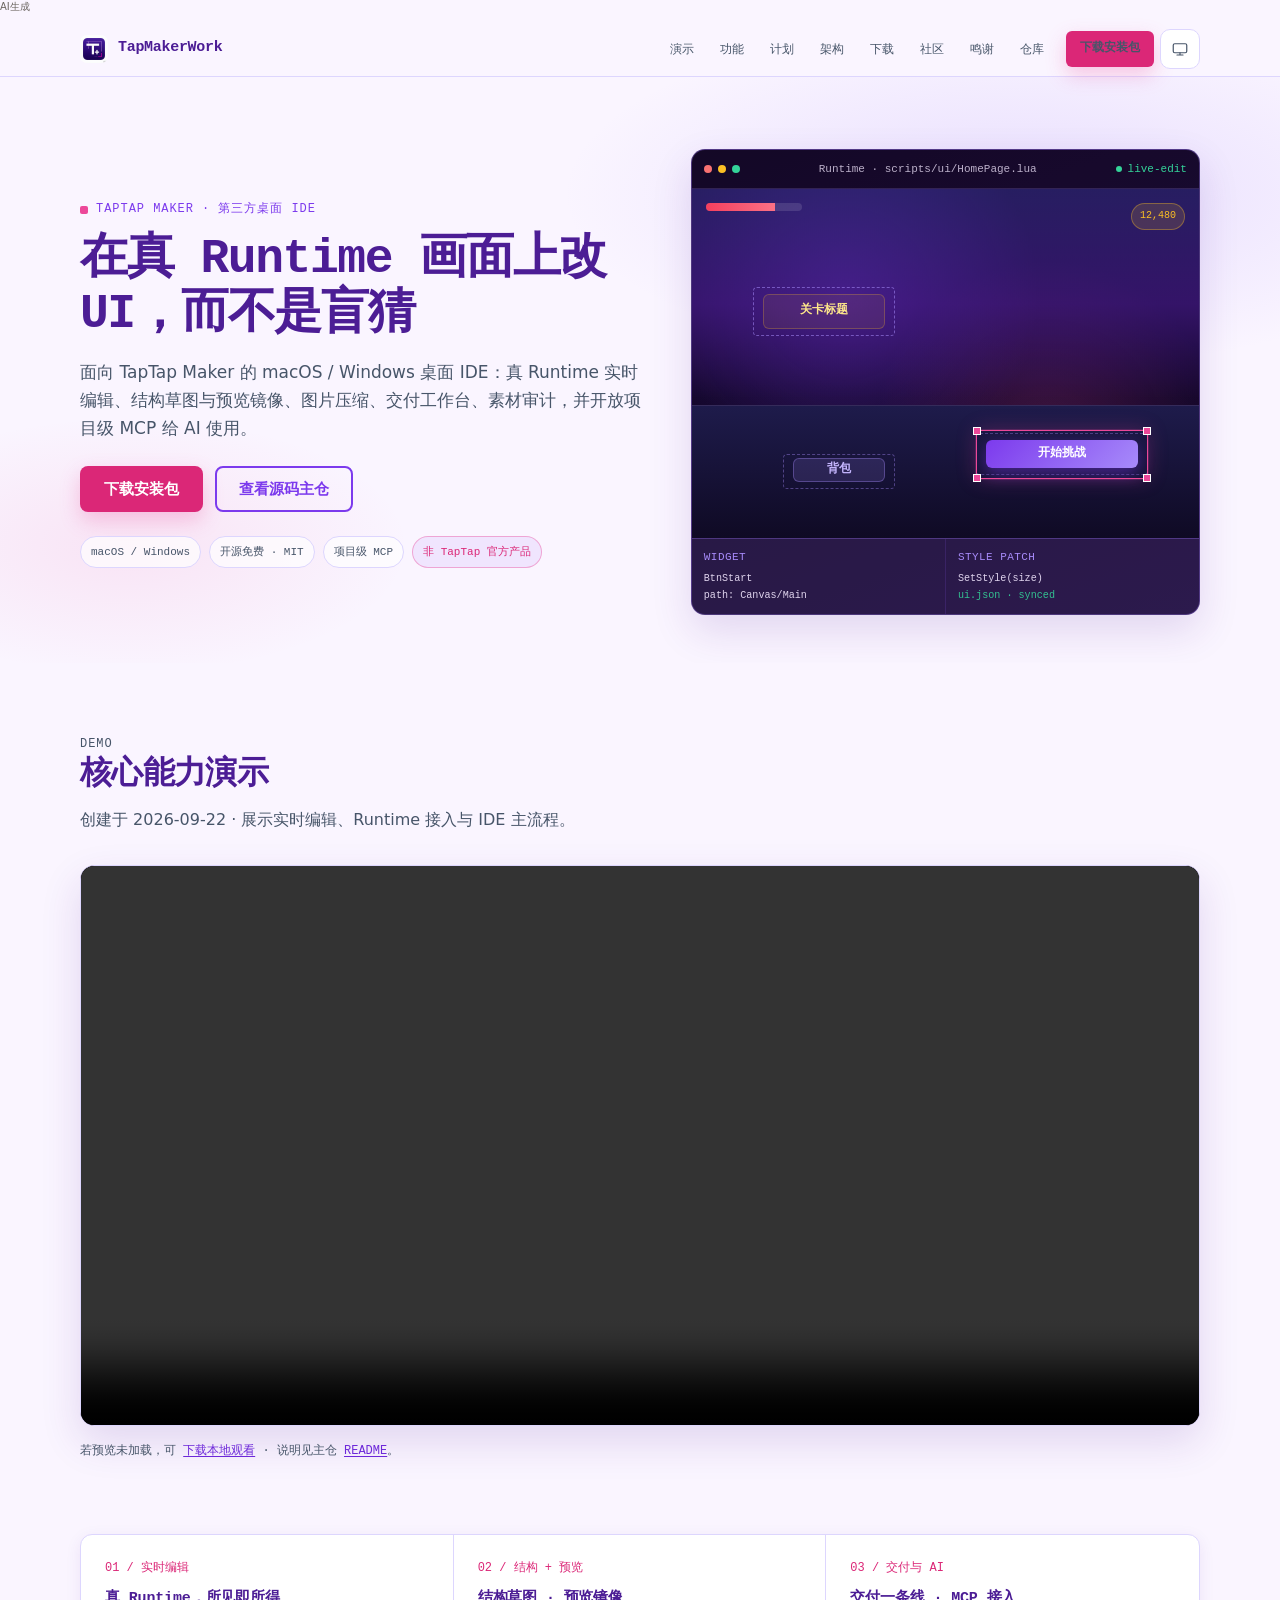
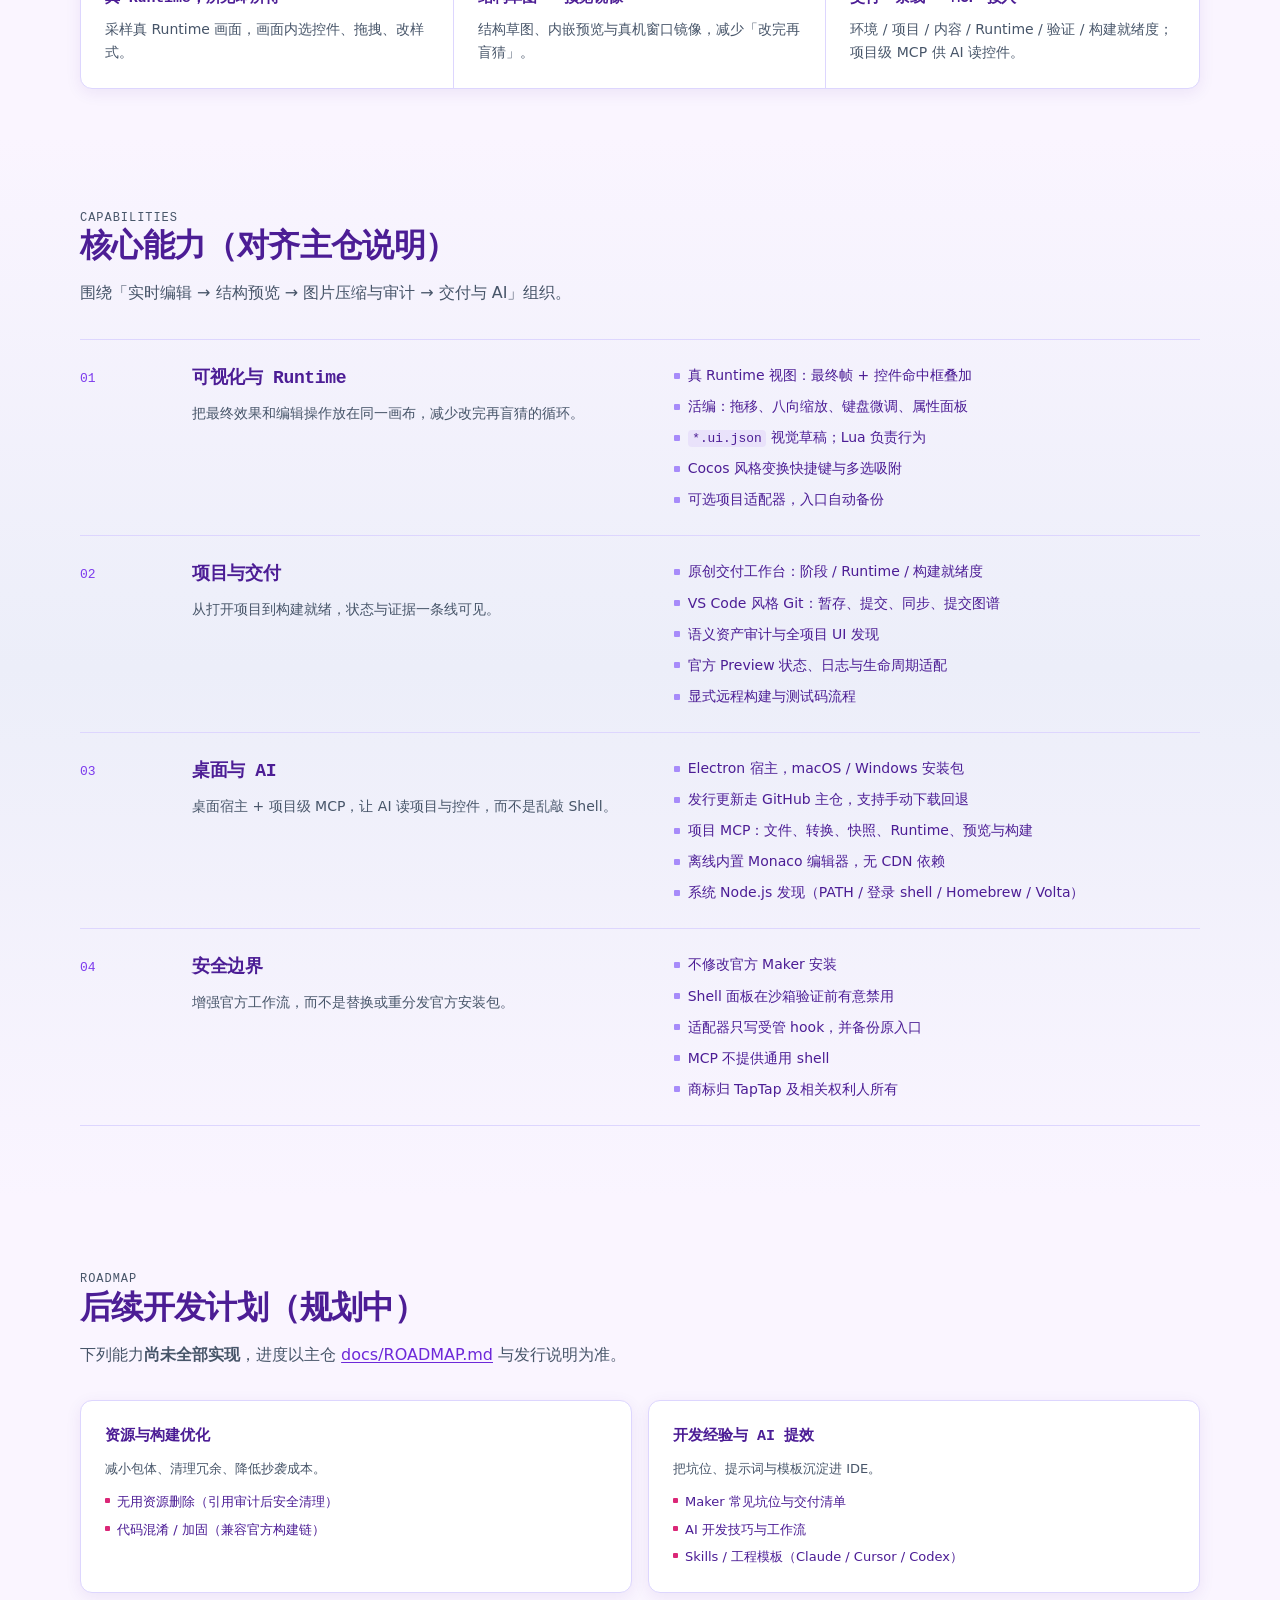
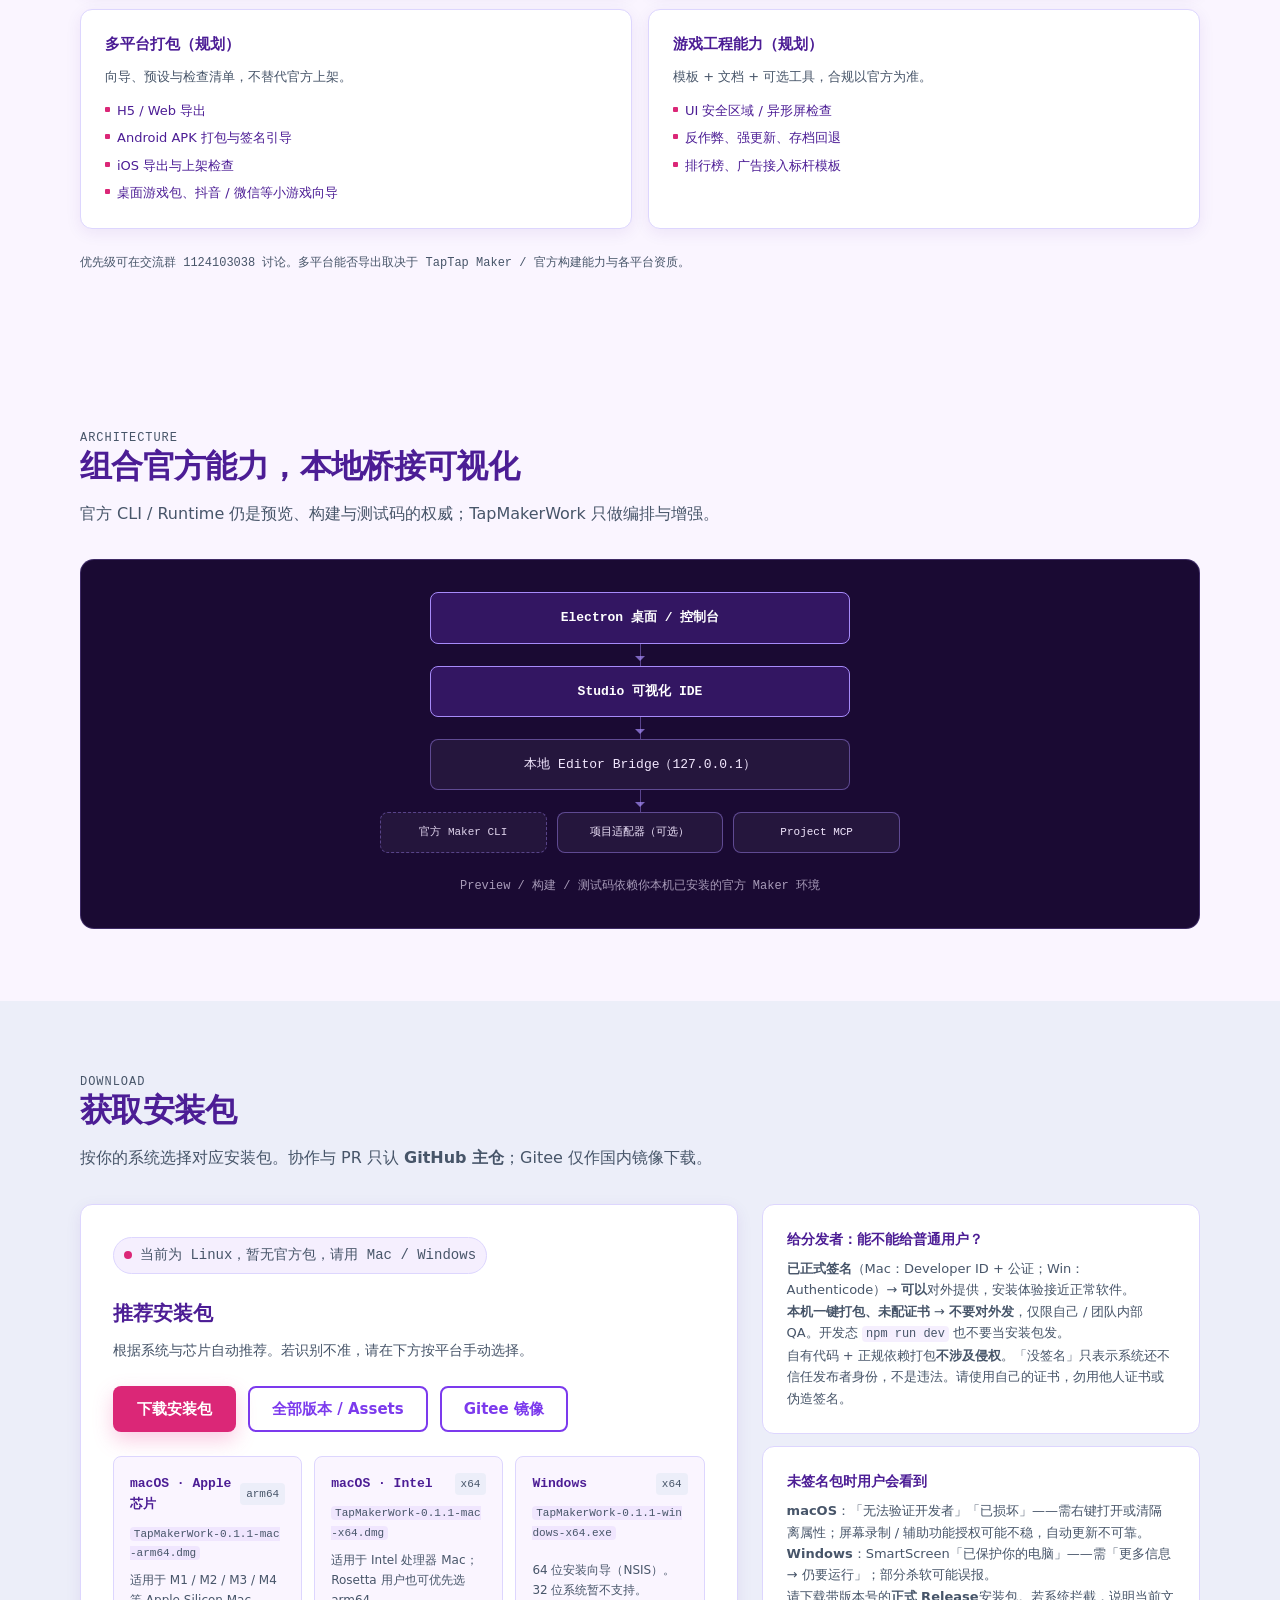
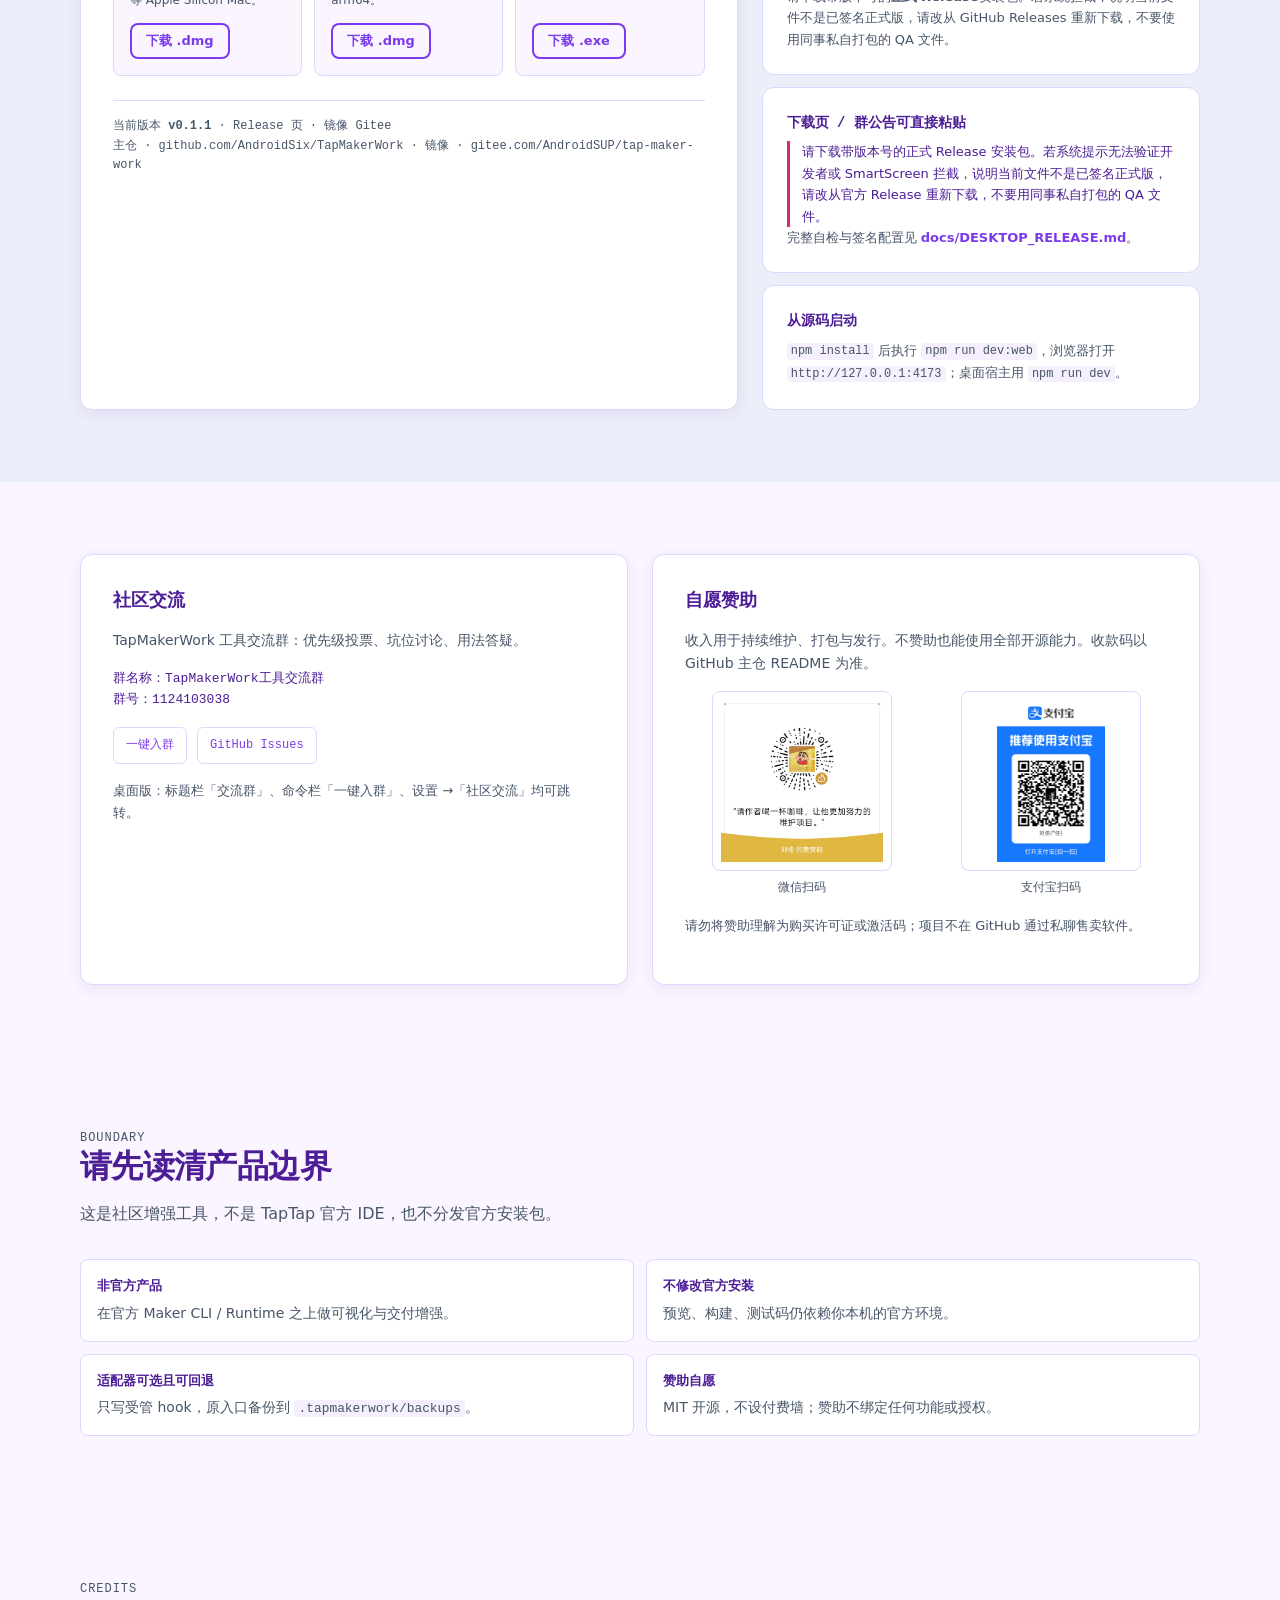
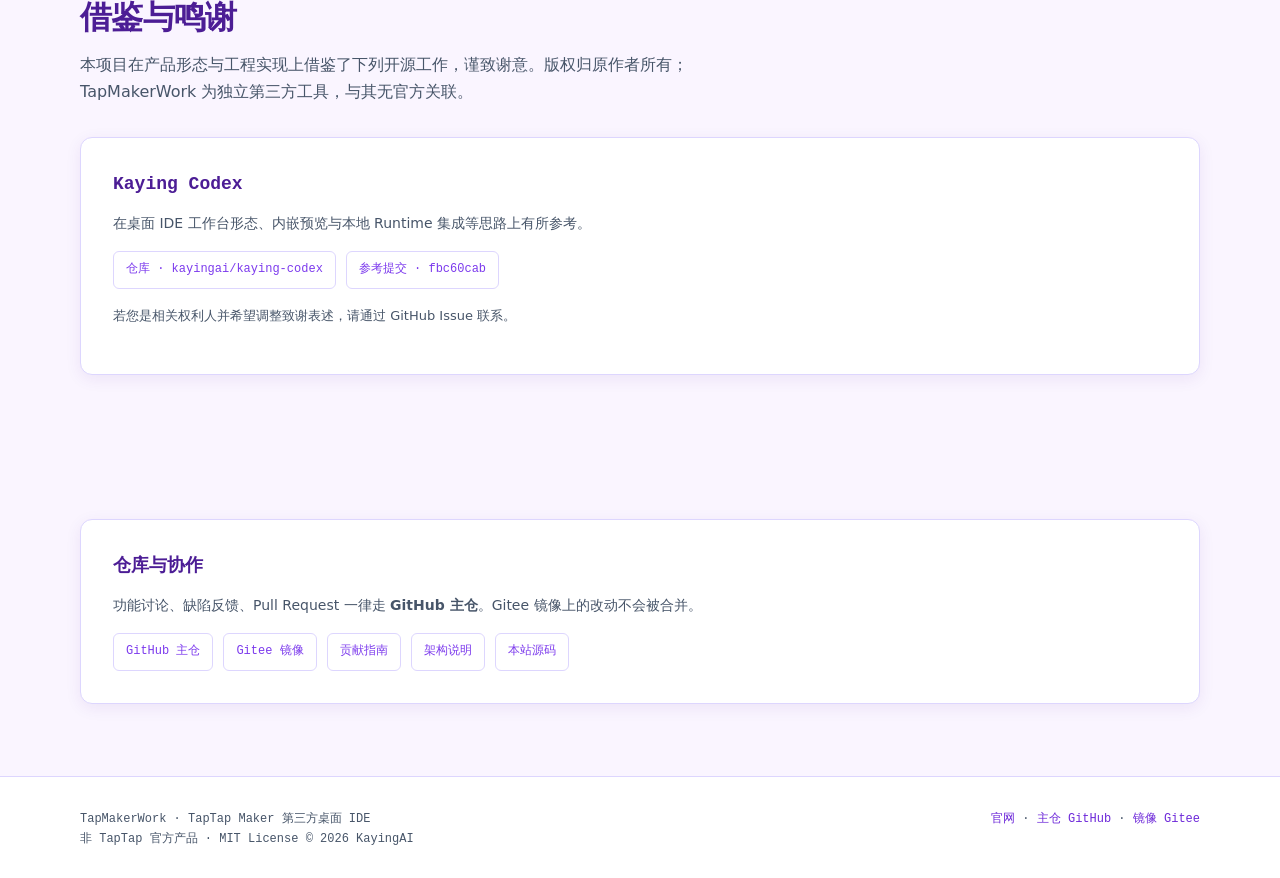
==== commit 8f6d013c: "chore: 下载直链同步到 v0.1.1 实际资源" ====
--- a/index.html
+++ b/index.html
@@ -113,7 +113,7 @@
               <a
                 class="btn btn-primary"
                 id="hero-download"
-                href="https://github.com/AndroidSix/TapMakerWork/releases/download/v0.1.1/TapMakerWork-0.1.0-mac-arm64.dmg"
+                href="https://github.com/AndroidSix/TapMakerWork/releases/download/v0.1.1/TapMakerWork-0.1.1-mac-arm64.dmg"
                 rel="noopener noreferrer"
                 >下载安装包</a
               >
@@ -397,7 +397,7 @@
                 <a
                   class="btn btn-primary"
                   id="dl-primary"
-                  href="https://github.com/AndroidSix/TapMakerWork/releases/download/v0.1.1/TapMakerWork-0.1.0-mac-arm64.dmg"
+                  href="https://github.com/AndroidSix/TapMakerWork/releases/download/v0.1.1/TapMakerWork-0.1.1-mac-arm64.dmg"
                   target="_blank"
                   rel="noopener noreferrer"
                   >下载安装包</a
@@ -424,11 +424,11 @@
                     <h4>macOS · Apple 芯片</h4>
                     <span class="dl-plat-tag">arm64</span>
                   </div>
-                  <p class="dl-file"><code>TapMakerWork-0.1.0-mac-arm64.dmg</code></p>
+                  <p class="dl-file"><code>TapMakerWork-0.1.1-mac-arm64.dmg</code></p>
                   <p>适用于 M1 / M2 / M3 / M4 等 Apple Silicon Mac。</p>
                   <a
                     class="btn btn-secondary btn-sm"
-                    href="https://github.com/AndroidSix/TapMakerWork/releases/download/v0.1.1/TapMakerWork-0.1.0-mac-arm64.dmg
+                    href="https://github.com/AndroidSix/TapMakerWork/releases/download/v0.1.1/TapMakerWork-0.1.1-mac-arm64.dmg
                     target="_blank"
                     rel="noopener noreferrer"
                     data-dl="mac-arm64"
@@ -441,11 +441,11 @@
                     <h4>macOS · Intel</h4>
                     <span class="dl-plat-tag">x64</span>
                   </div>
-                  <p class="dl-file"><code>TapMakerWork-0.1.0-mac-x64.dmg</code></p>
+                  <p class="dl-file"><code>TapMakerWork-0.1.1-mac-x64.dmg</code></p>
                   <p>适用于 Intel 处理器 Mac；Rosetta 用户也可优先选 arm64。</p>
                   <a
                     class="btn btn-secondary btn-sm"
-                    href="https://github.com/AndroidSix/TapMakerWork/releases/download/v0.1.1/TapMakerWork-0.1.0-mac-x64.dmg
+                    href="https://github.com/AndroidSix/TapMakerWork/releases/download/v0.1.1/TapMakerWork-0.1.1-mac-x64.dmg
                     target="_blank"
                     rel="noopener noreferrer"
                     data-dl="mac-x64"
@@ -458,11 +458,11 @@
                     <h4>Windows</h4>
                     <span class="dl-plat-tag">x64</span>
                   </div>
-                  <p class="dl-file"><code>TapMakerWork-0.1.0-windows-x64.exe</code></p>
+                  <p class="dl-file"><code>TapMakerWork-0.1.1-windows-x64.exe</code></p>
                   <p>64 位安装向导（NSIS）。32 位系统暂不支持。</p>
                   <a
                     class="btn btn-secondary btn-sm"
-                    href="https://github.com/AndroidSix/TapMakerWork/releases/download/v0.1.1/TapMakerWork-0.1.0-windows-x64.exe
+                    href="https://github.com/AndroidSix/TapMakerWork/releases/download/v0.1.1/TapMakerWork-0.1.1-windows-x64.exe
                     target="_blank"
                     rel="noopener noreferrer"
                     data-dl="windows-x64"
@@ -767,24 +767,24 @@
           "mac-arm64": {
             os: "macOS",
             chip: "Apple 芯片",
-            file: "TapMakerWork-0.1.0-mac-arm64.dmg",
-            url: "https://github.com/AndroidSix/TapMakerWork/releases/download/v0.1.1/TapMakerWork-0.1.0-mac-arm64.dmg",
+            file: "TapMakerWork-0.1.1-mac-arm64.dmg",
+            url: "https://github.com/AndroidSix/TapMakerWork/releases/download/v0.1.1/TapMakerWork-0.1.1-mac-arm64.dmg",
             btn: "下载 macOS (Apple) .dmg",
             desc: "为你推荐 Apple Silicon 的 DMG 安装包。",
           },
           "mac-x64": {
             os: "macOS",
             chip: "Intel",
-            file: "TapMakerWork-0.1.0-mac-x64.dmg",
-            url: "https://github.com/AndroidSix/TapMakerWork/releases/download/v0.1.1/TapMakerWork-0.1.0-mac-x64.dmg",
+            file: "TapMakerWork-0.1.1-mac-x64.dmg",
+            url: "https://github.com/AndroidSix/TapMakerWork/releases/download/v0.1.1/TapMakerWork-0.1.1-mac-x64.dmg",
             btn: "下载 macOS (Intel) .dmg",
             desc: "为你推荐 Intel Mac 的 DMG 安装包。",
           },
           "windows-x64": {
             os: "Windows",
             chip: "x64",
-            file: "TapMakerWork-0.1.0-windows-x64.exe",
-            url: "https://github.com/AndroidSix/TapMakerWork/releases/download/v0.1.1/TapMakerWork-0.1.0-windows-x64.exe",
+            file: "TapMakerWork-0.1.1-windows-x64.exe",
+            url: "https://github.com/AndroidSix/TapMakerWork/releases/download/v0.1.1/TapMakerWork-0.1.1-windows-x64.exe",
             btn: "下载 Windows 安装程序",
             desc: "为你推荐 64 位 Windows 安装向导。",
           },
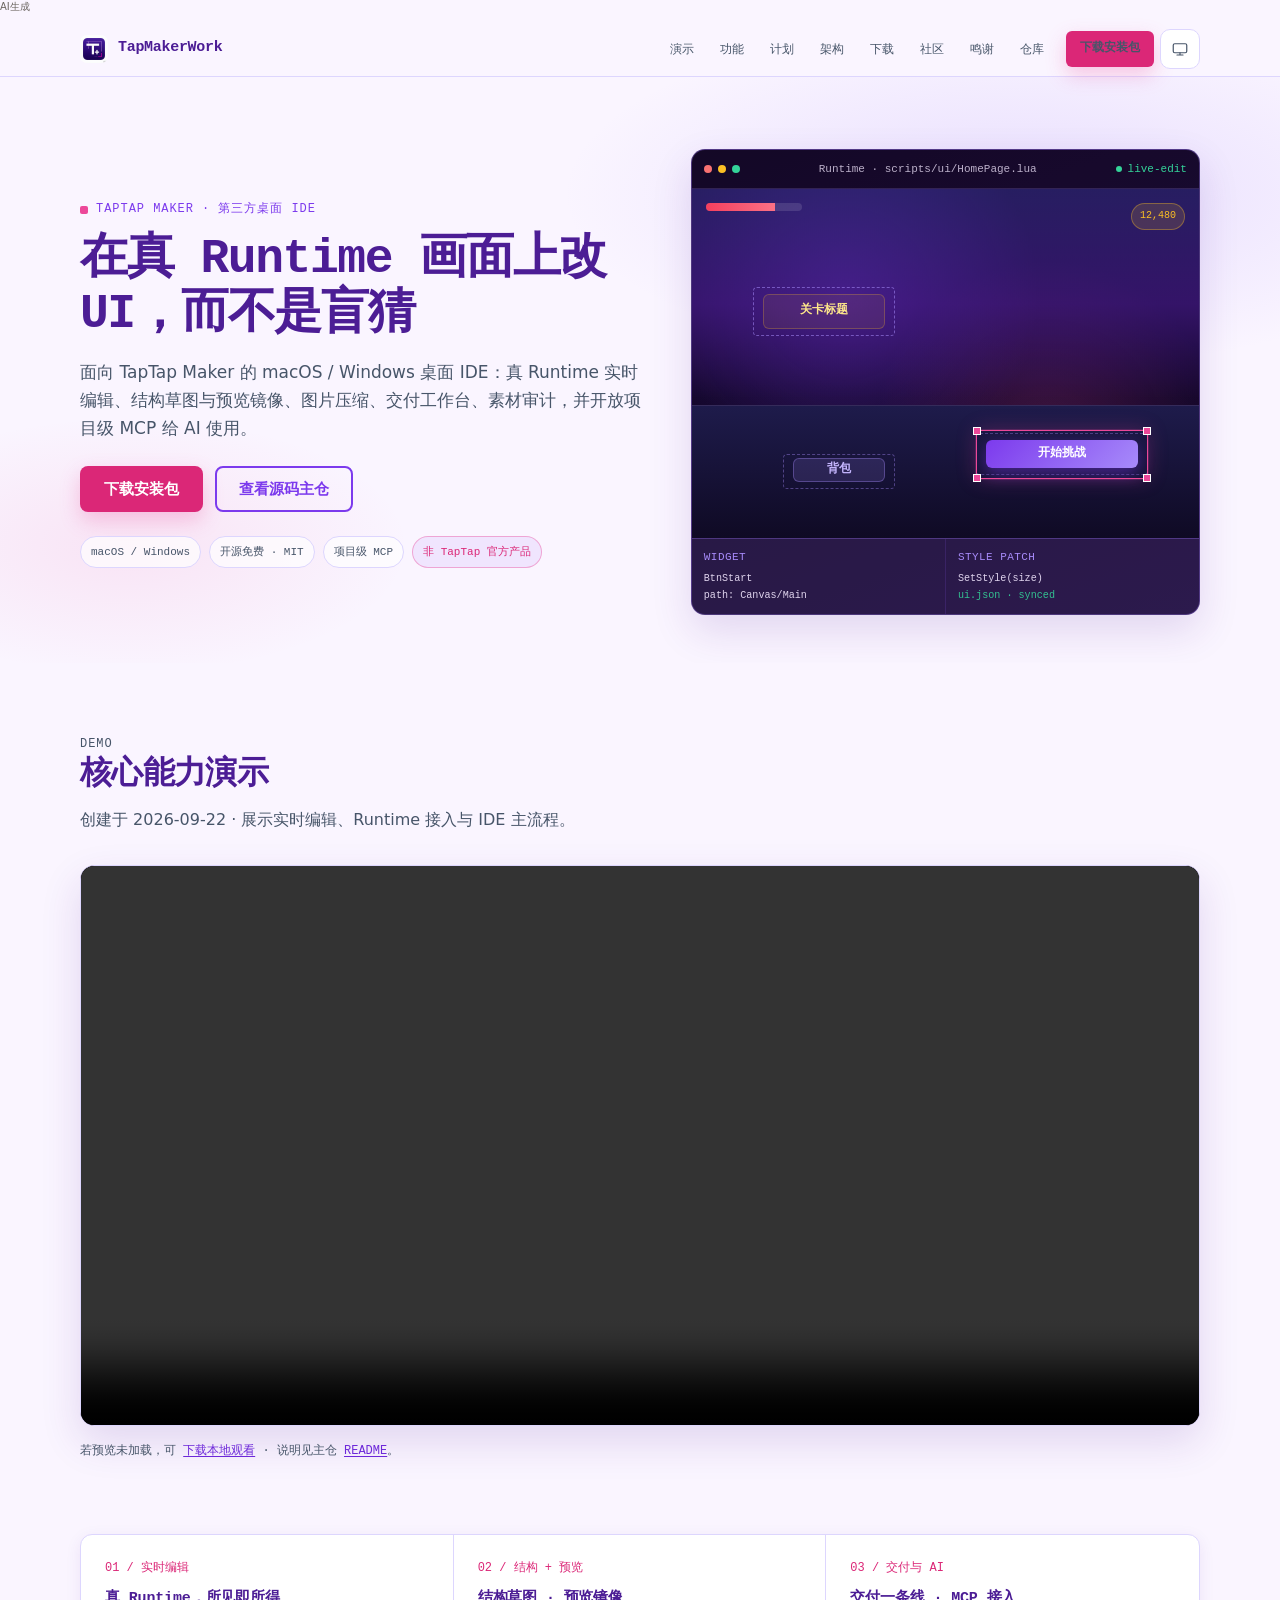
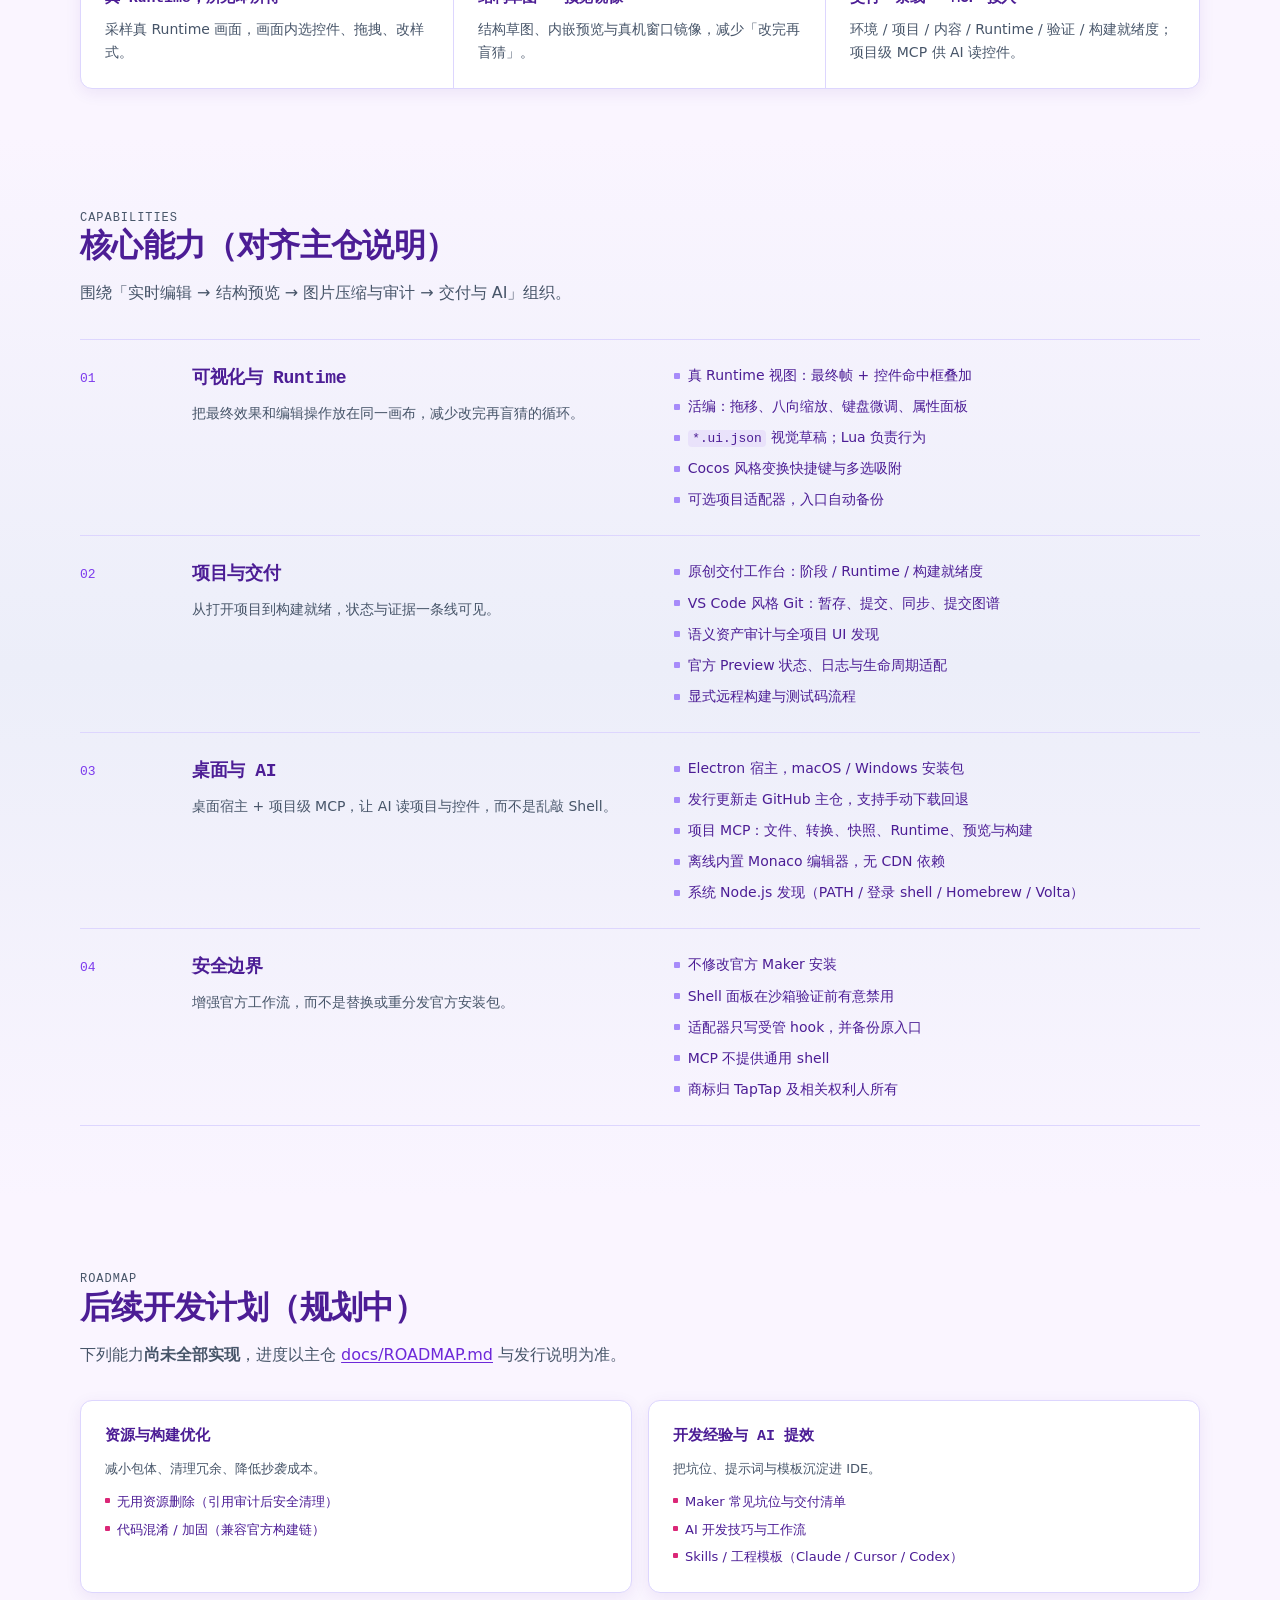
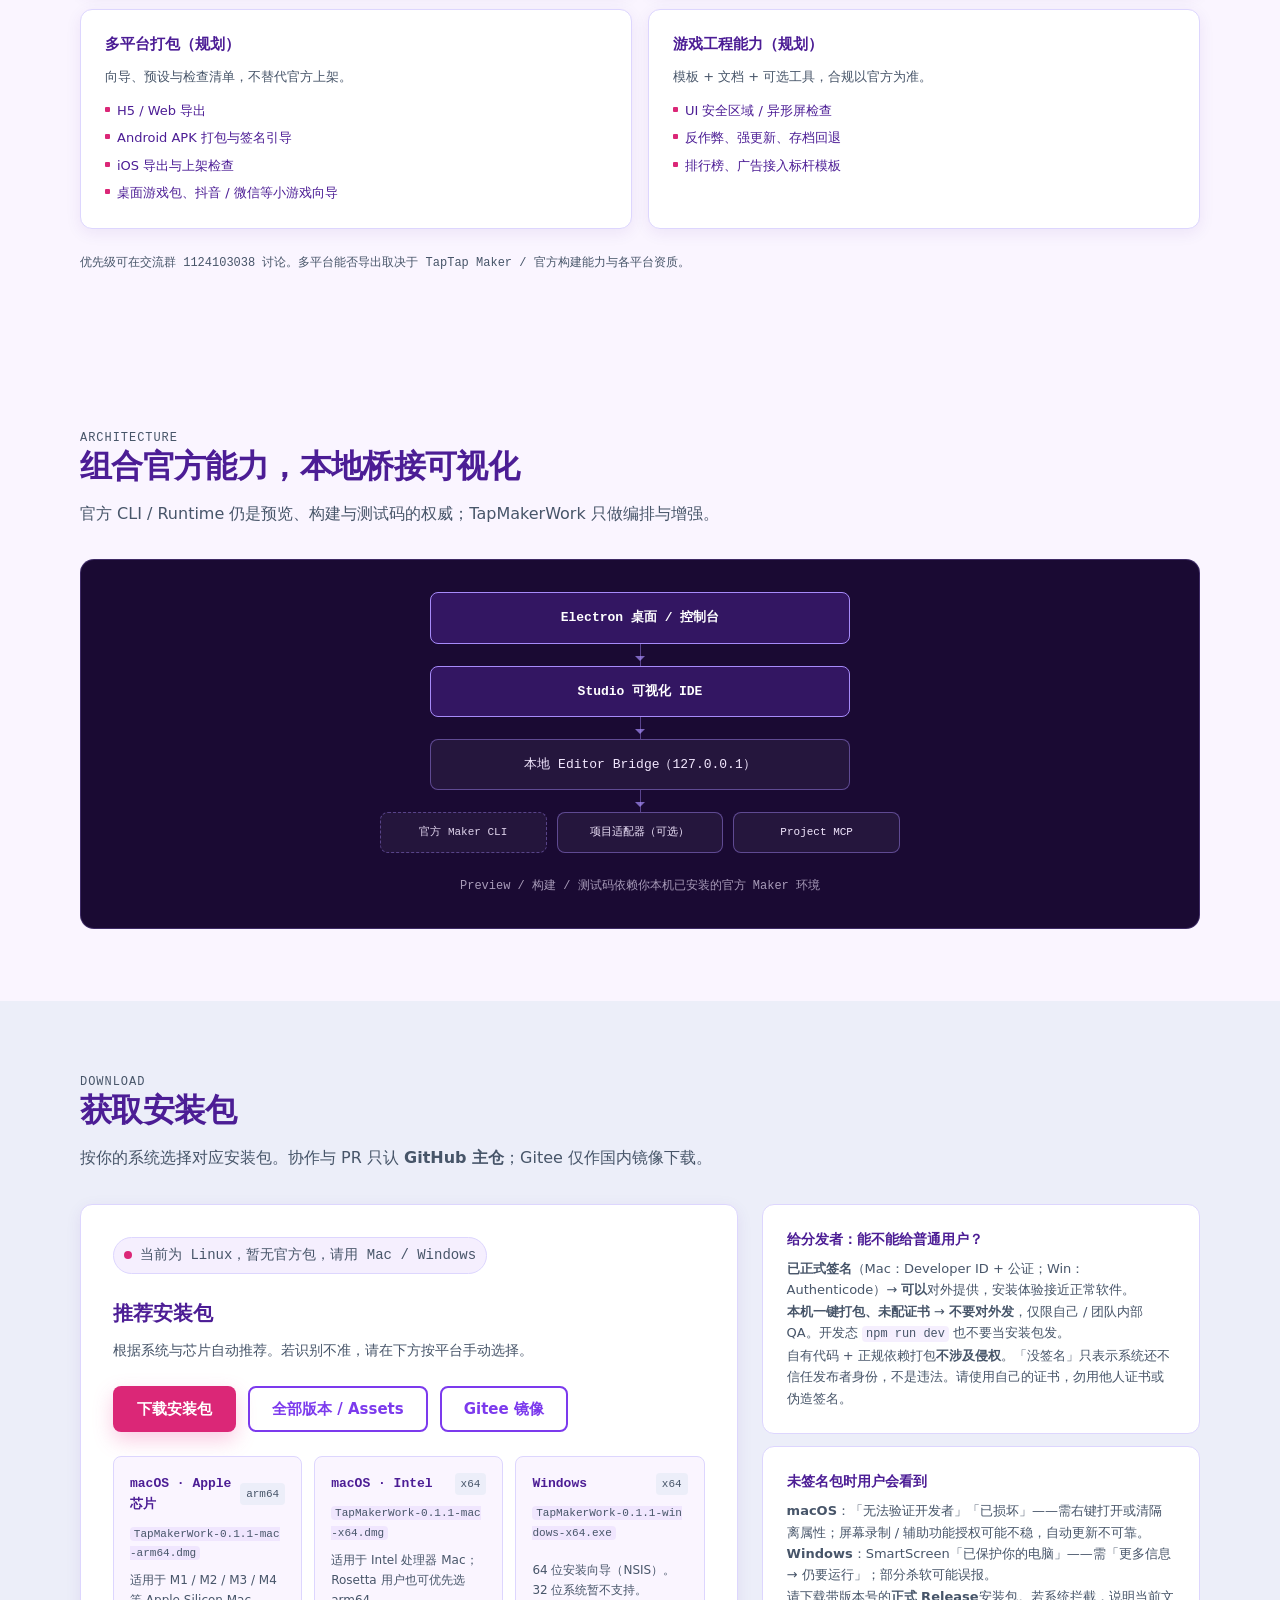
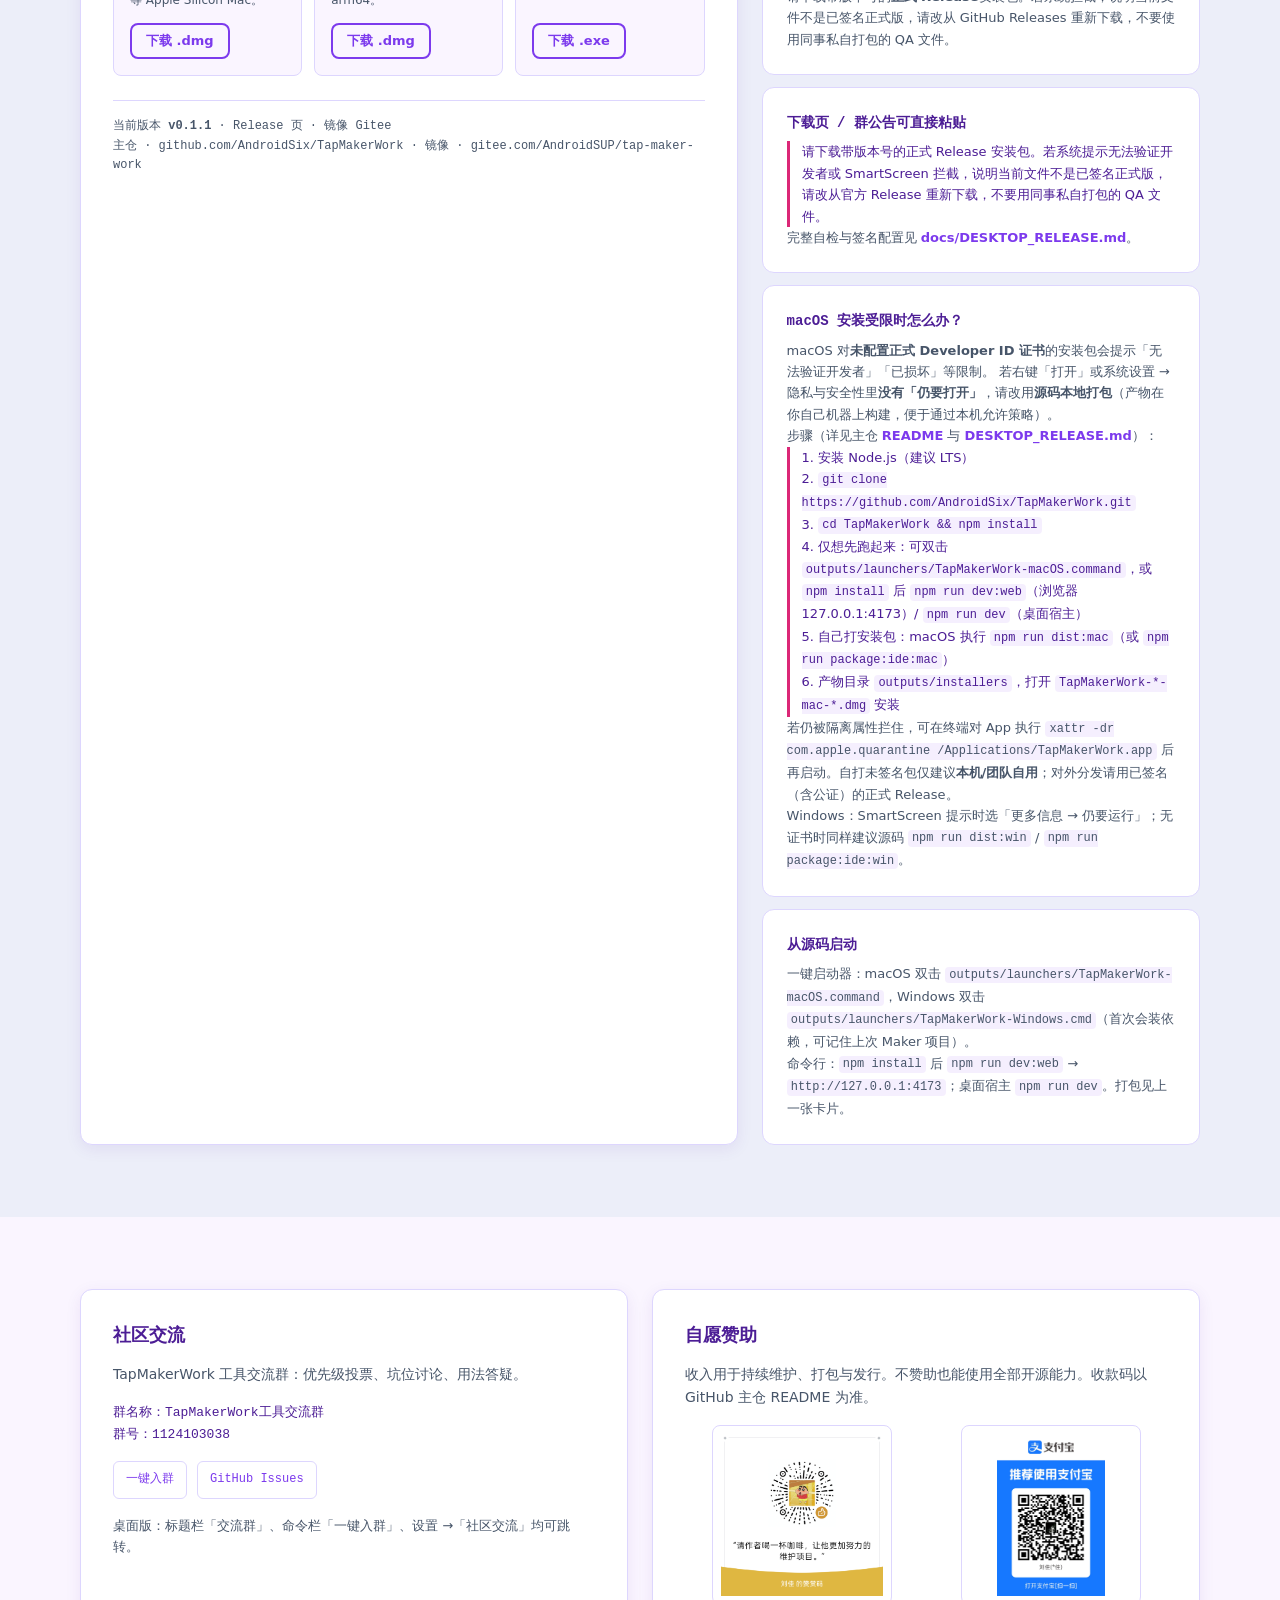
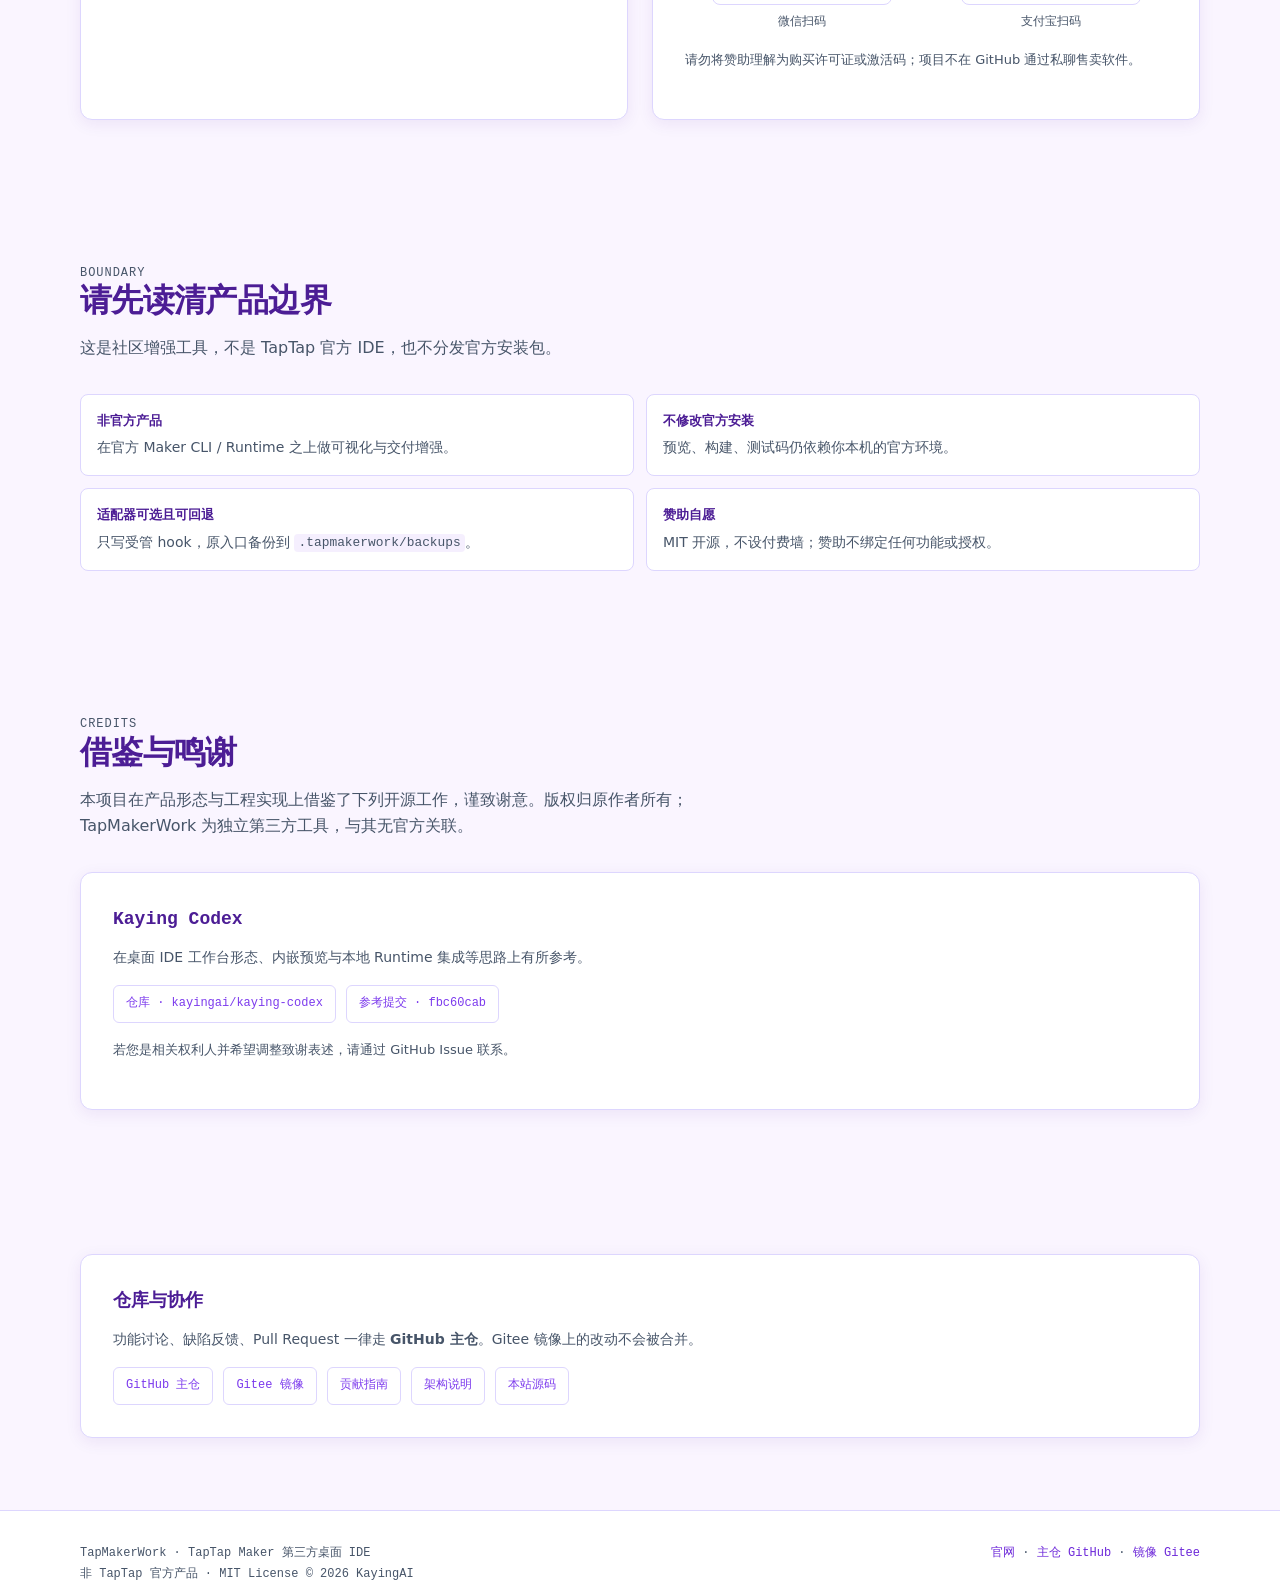
==== commit 7c9e3cb9: "docs: 下载区补充 macOS 安装限制与源码打包步骤" ====
--- a/index.html
+++ b/index.html
@@ -529,10 +529,44 @@
               </div>
 
               <div class="dl-card">
+                <h4>macOS 安装受限时怎么办？</h4>
+                <p>
+                  macOS 对<strong>未配置正式 Developer ID 证书</strong>的安装包会提示「无法验证开发者」「已损坏」等限制。
+                  若右键「打开」或系统设置 → 隐私与安全性里<strong>没有「仍要打开」</strong>，请改用<strong>源码本地打包</strong>（产物在你自己机器上构建，便于通过本机允许策略）。
+                </p>
+                <p>
+                  步骤（详见主仓
+                  <a href="https://github.com/AndroidSix/TapMakerWork/blob/main/README.md" target="_blank" rel="noopener noreferrer">README</a>
+                  与
+                  <a href="https://github.com/AndroidSix/TapMakerWork/blob/main/docs/DESKTOP_RELEASE.md" target="_blank" rel="noopener noreferrer">DESKTOP_RELEASE.md</a>）：
+                </p>
+                <p class="dl-quote">
+                  1. 安装 Node.js（建议 LTS）<br />
+                  2. <code>git clone https://github.com/AndroidSix/TapMakerWork.git</code><br />
+                  3. <code>cd TapMakerWork &amp;&amp; npm install</code><br />
+                  4. 仅想先跑起来：可双击 <code>outputs/launchers/TapMakerWork-macOS.command</code>，或 <code>npm install</code> 后 <code>npm run dev:web</code>（浏览器 127.0.0.1:4173）/ <code>npm run dev</code>（桌面宿主）<br />
+                  5. 自己打安装包：macOS 执行 <code>npm run dist:mac</code>（或 <code>npm run package:ide:mac</code>）<br />
+                  6. 产物目录 <code>outputs/installers</code>，打开 <code>TapMakerWork-*-mac-*.dmg</code> 安装
+                </p>
+                <p>
+                  若仍被隔离属性拦住，可在终端对 App 执行
+                  <code>xattr -dr com.apple.quarantine /Applications/TapMakerWork.app</code>
+                  后再启动。自打未签名包仅建议<strong>本机/团队自用</strong>；对外分发请用已签名（含公证）的正式 Release。
+                </p>
+                <p>
+                  Windows：SmartScreen 提示时选「更多信息 → 仍要运行」；无证书时同样建议源码 <code>npm run dist:win</code> / <code>npm run package:ide:win</code>。
+                </p>
+              </div>
+
+              <div class="dl-card">
                 <h4>从源码启动</h4>
                 <p>
-                  <code>npm install</code> 后执行 <code>npm run dev:web</code>，浏览器打开
-                  <code>http://127.0.0.1:4173</code>；桌面宿主用 <code>npm run dev</code>。
+                  一键启动器：macOS 双击 <code>outputs/launchers/TapMakerWork-macOS.command</code>，Windows 双击
+                  <code>outputs/launchers/TapMakerWork-Windows.cmd</code>（首次会装依赖，可记住上次 Maker 项目）。
+                </p>
+                <p>
+                  命令行：<code>npm install</code> 后 <code>npm run dev:web</code> →
+                  <code>http://127.0.0.1:4173</code>；桌面宿主 <code>npm run dev</code>。打包见上一张卡片。
                 </p>
               </div>
             </div>
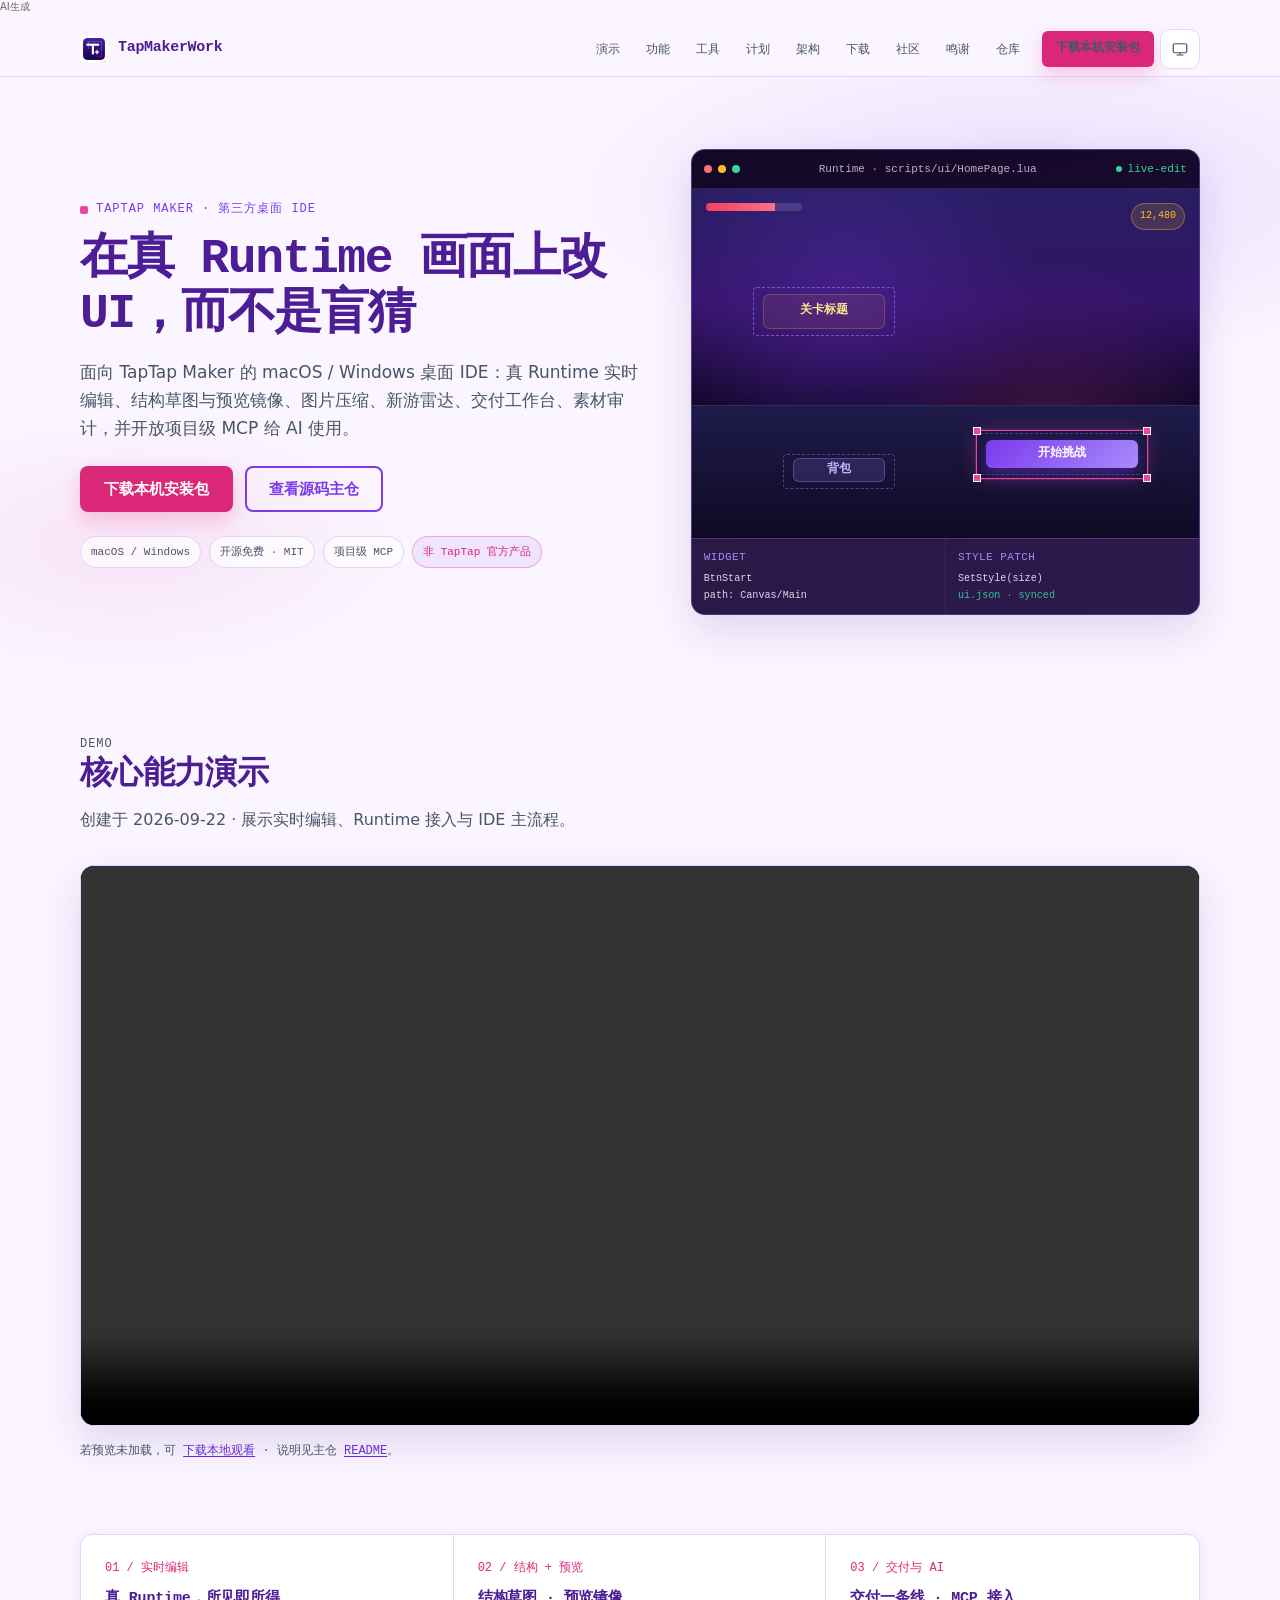
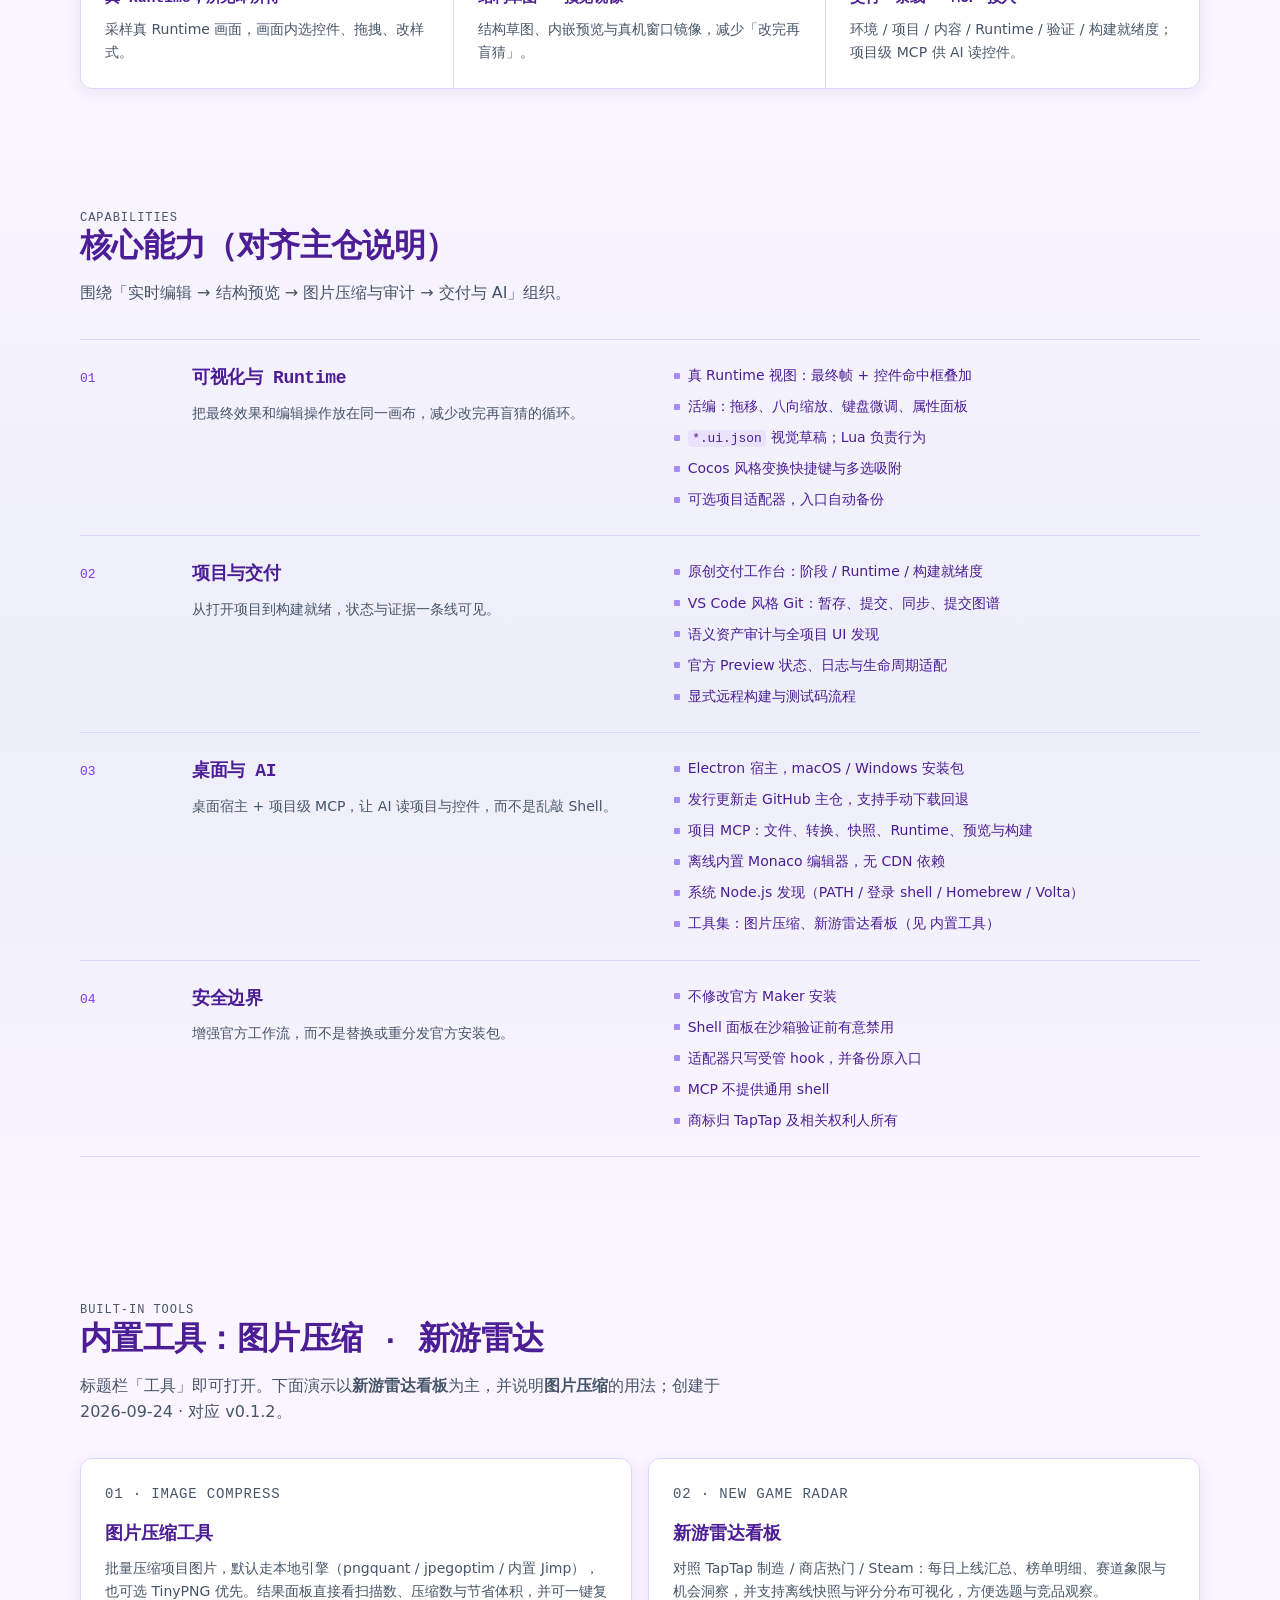
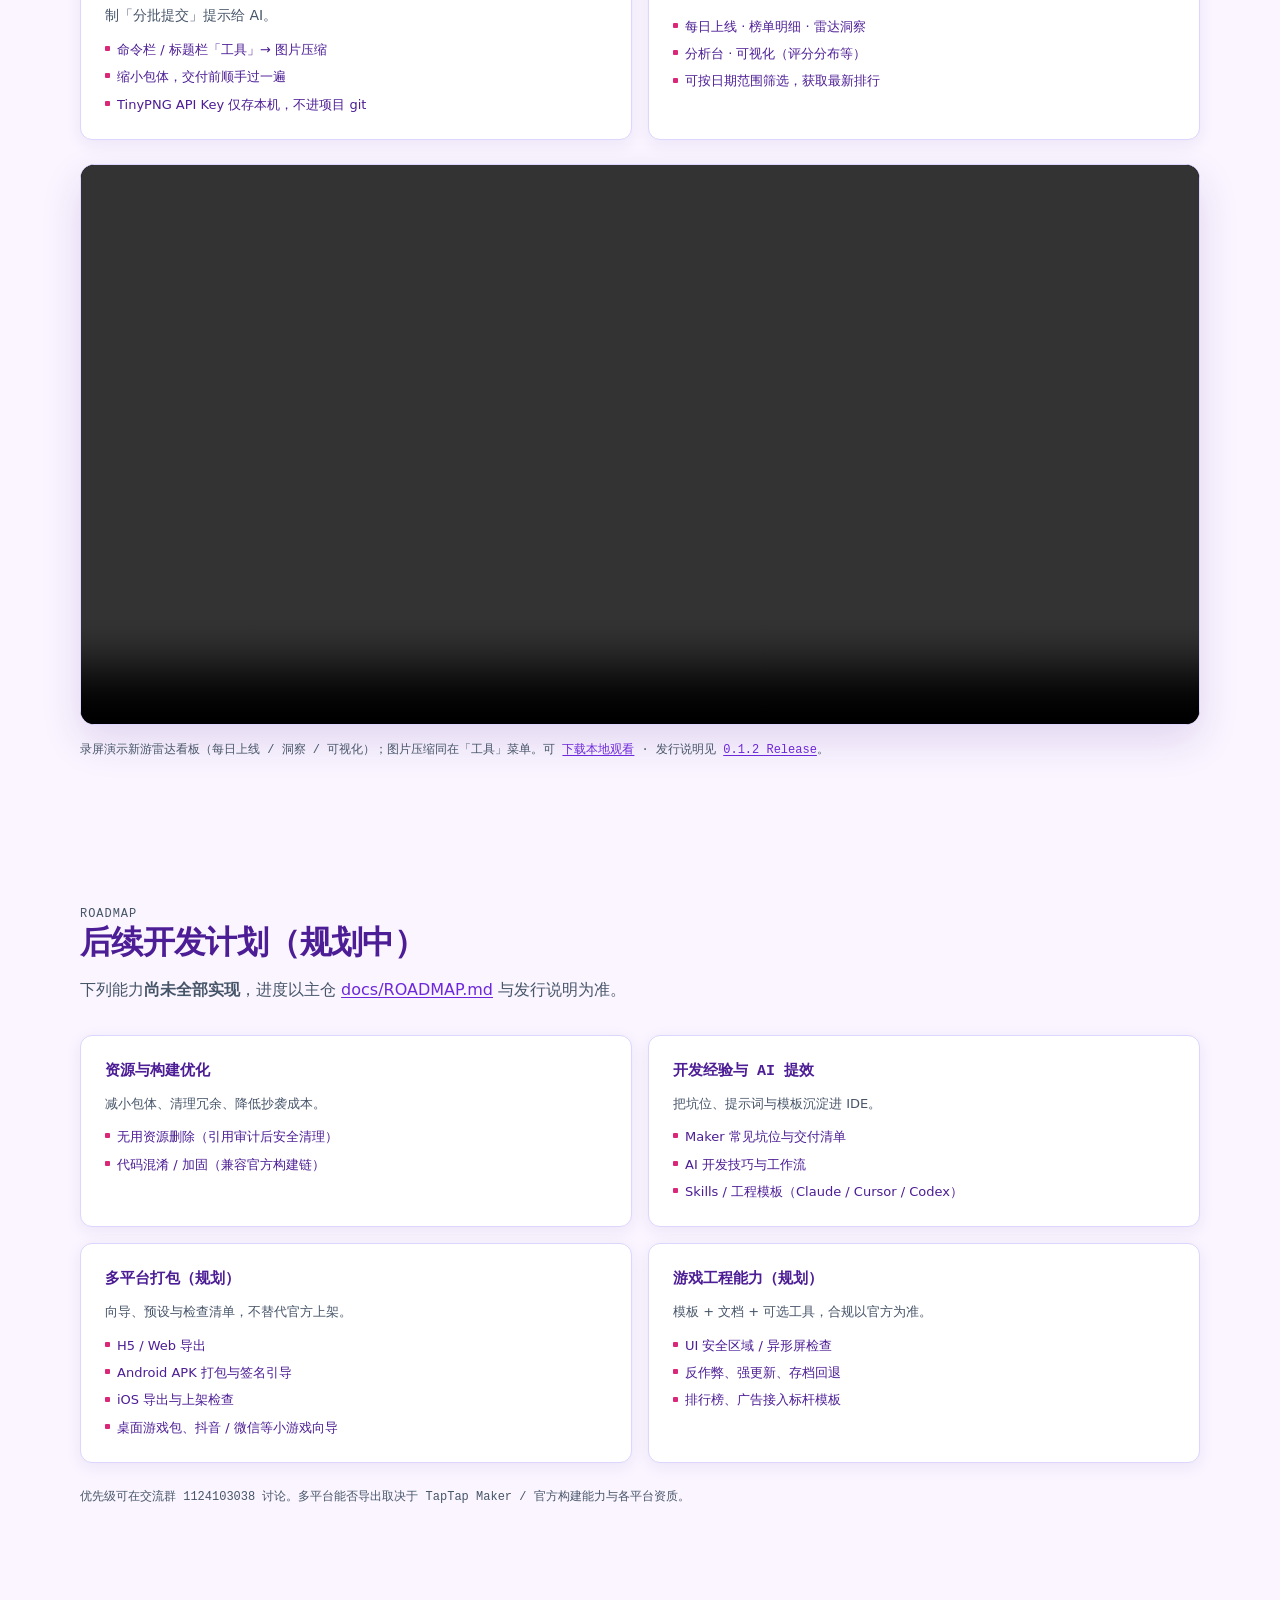
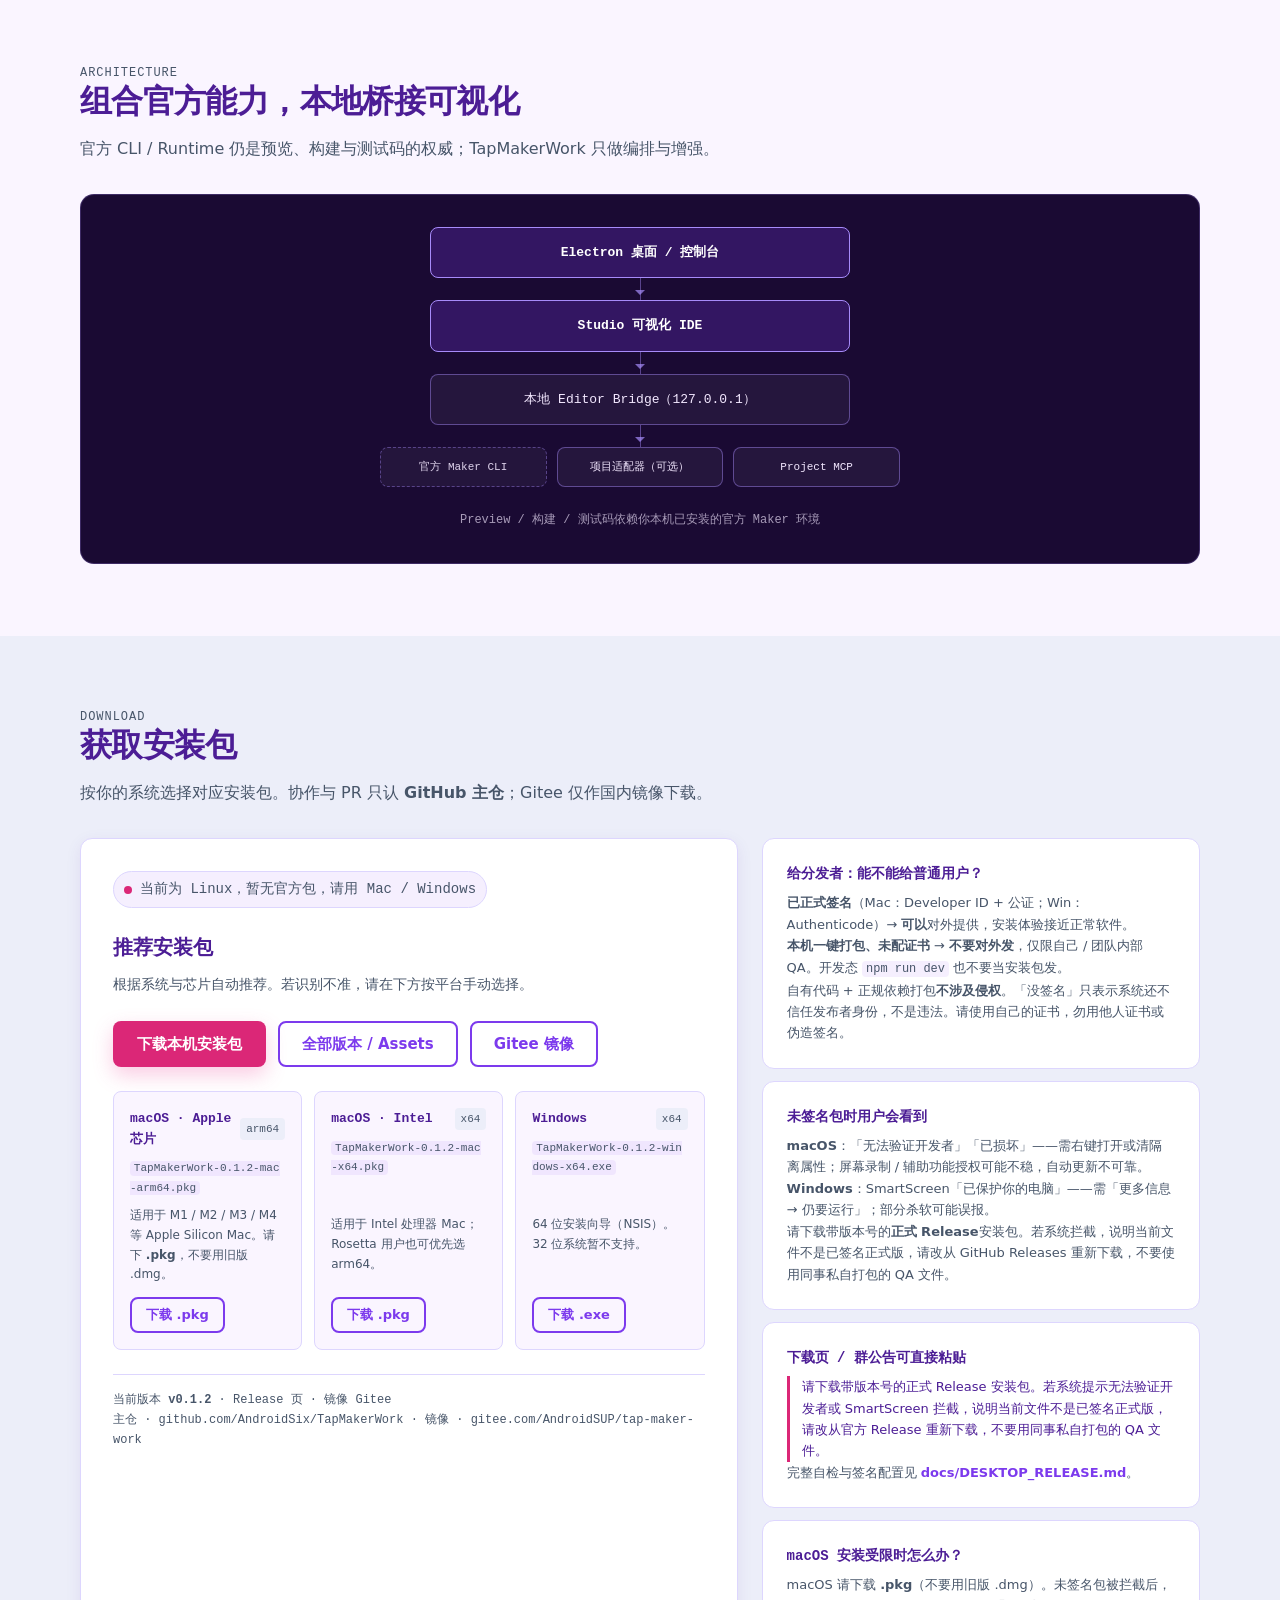
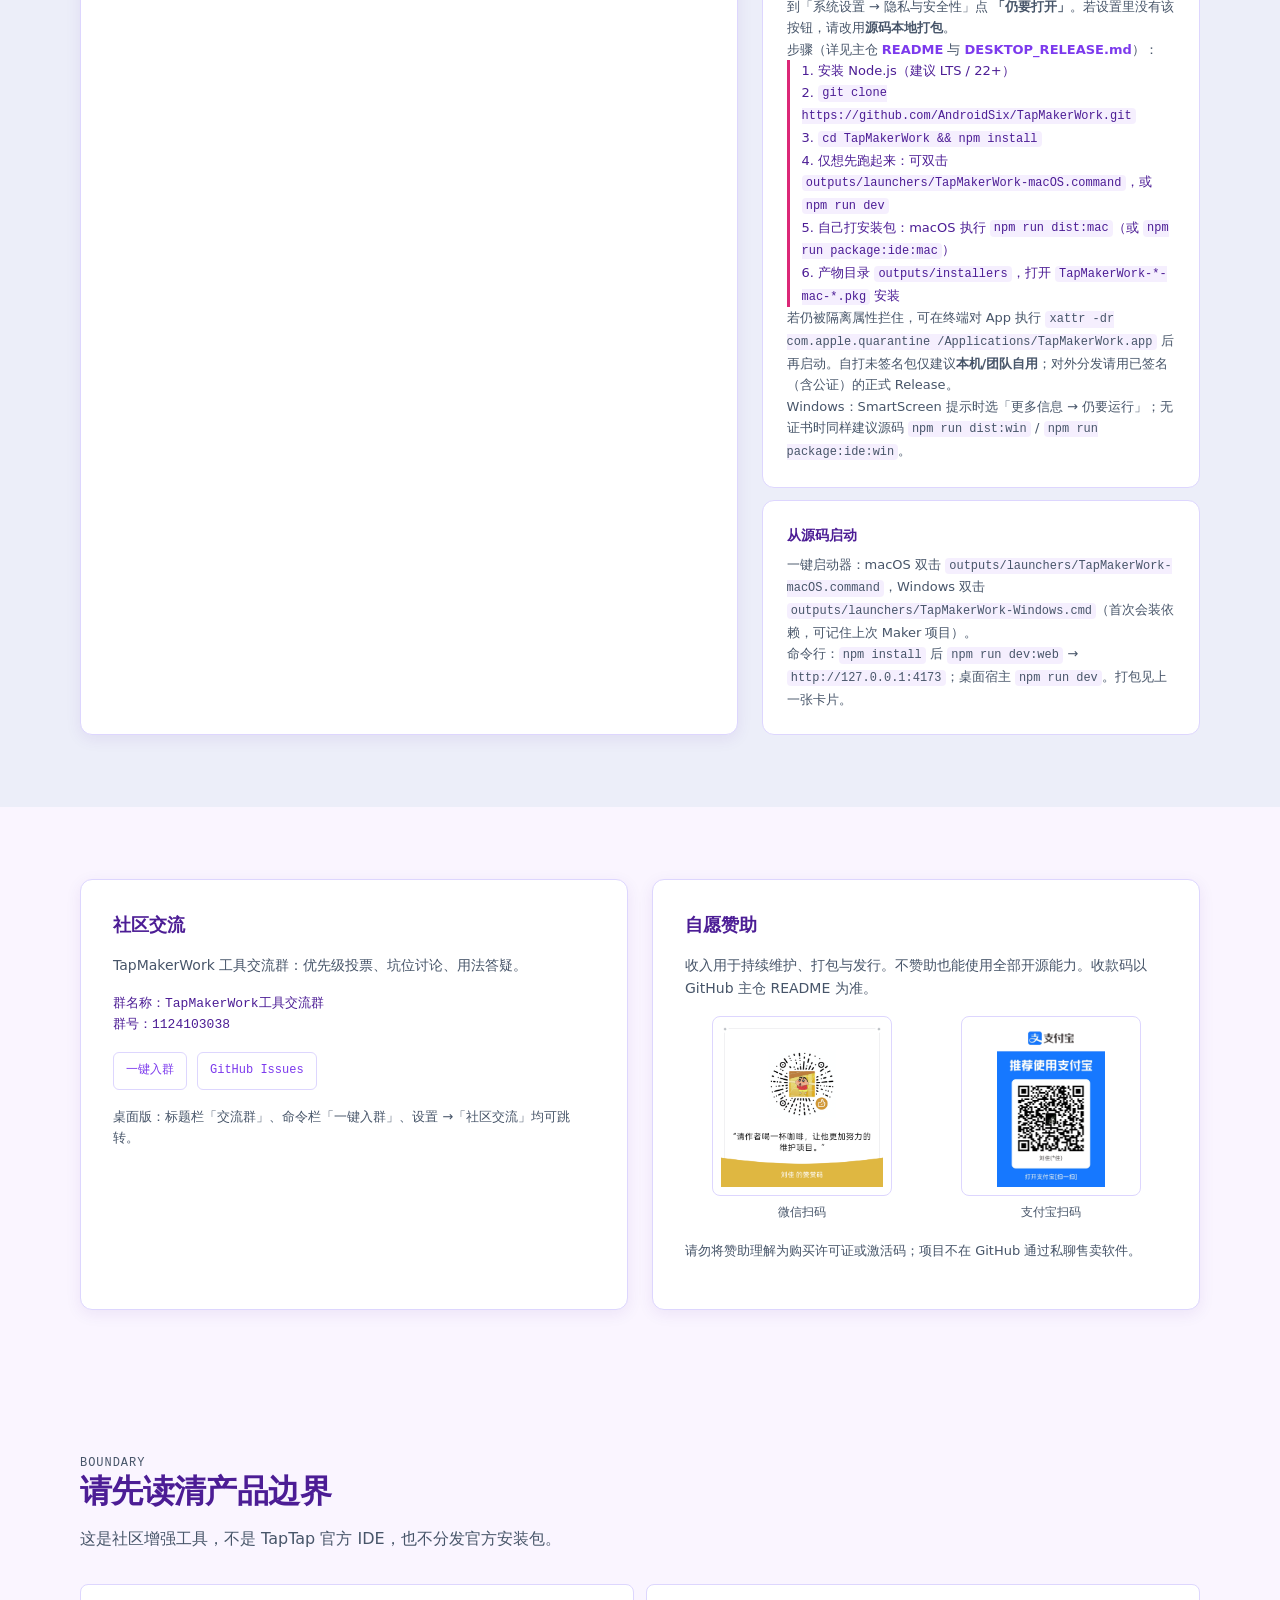
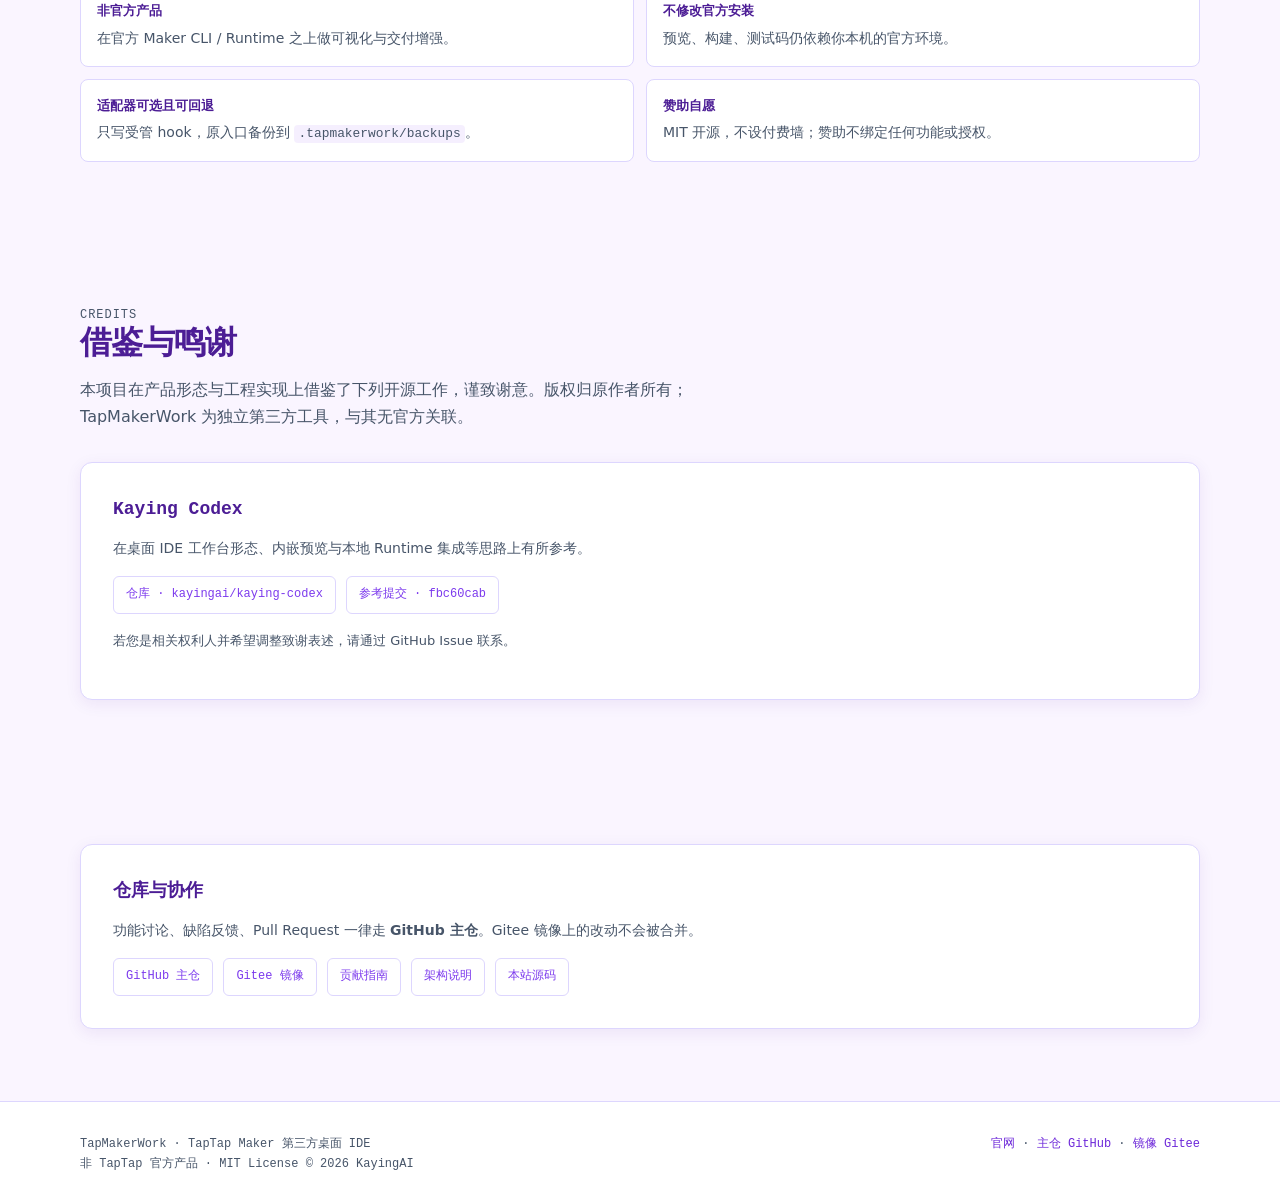
==== commit 1bacb757: "docs: 同步 0.1.2 下载并增加内置工具介绍 官网下载直链改为本机系统包（macOS .pkg），并补充图片压缩与新游雷达看板说明及演示视频。  Co-authored-by: Cursor " ====
--- a/index.html
+++ b/index.html
@@ -51,20 +51,21 @@
         <div class="nav-right">
           <ul class="nav-links" id="nav-menu">
             <li><a href="#demo">演示</a></li>
-          <li><a href="#features">功能</a></li>
+            <li><a href="#features">功能</a></li>
+            <li><a href="#tools">工具</a></li>
             <li><a href="#roadmap">计划</a></li>
             <li><a href="#arch">架构</a></li>
             <li><a href="#download">下载</a></li>
             <li><a href="#community">社区</a></li>
             <li><a href="#credits">鸣谢</a></li>
-          <li><a href="#repos">仓库</a></li>
+            <li><a href="#repos">仓库</a></li>
             <li class="nav-cta">
               <a
                 class="btn btn-primary btn-sm"
-                href="https://github.com/AndroidSix/TapMakerWork/releases"
-                target="_blank"
+                id="nav-download"
+                href="https://github.com/AndroidSix/TapMakerWork/releases/download/0.1.2/TapMakerWork-0.1.2-mac-arm64.pkg"
                 rel="noopener noreferrer"
-                >下载安装包</a
+                >下载本机安装包</a
               >
             </li>
           </ul>
@@ -107,15 +108,15 @@
             <p class="eyebrow">TapTap Maker · 第三方桌面 IDE</p>
             <h1>在真 Runtime 画面上改 UI，而不是盲猜</h1>
             <p class="hero-lead">
-              面向 <a href="https://www.taptap.cn" target="_blank" rel="noopener noreferrer">TapTap Maker</a> 的 macOS / Windows 桌面 IDE：真 Runtime 实时编辑、结构草图与预览镜像、图片压缩、交付工作台、素材审计，并开放项目级 MCP 给 AI 使用。
+              面向 <a href="https://www.taptap.cn" target="_blank" rel="noopener noreferrer">TapTap Maker</a> 的 macOS / Windows 桌面 IDE：真 Runtime 实时编辑、结构草图与预览镜像、图片压缩、新游雷达、交付工作台、素材审计，并开放项目级 MCP 给 AI 使用。
             </p>
             <div class="hero-actions">
               <a
                 class="btn btn-primary"
                 id="hero-download"
-                href="https://github.com/AndroidSix/TapMakerWork/releases/download/v0.1.1/TapMakerWork-0.1.1-mac-arm64.dmg"
+                href="https://github.com/AndroidSix/TapMakerWork/releases/download/0.1.2/TapMakerWork-0.1.2-mac-arm64.pkg"
                 rel="noopener noreferrer"
-                >下载安装包</a
+                >下载本机安装包</a
               >
               <a
                 class="btn btn-secondary"
@@ -265,6 +266,7 @@
                 <li>项目 MCP：文件、转换、快照、Runtime、预览与构建</li>
                 <li>离线内置 Monaco 编辑器，无 CDN 依赖</li>
                 <li>系统 Node.js 发现（PATH / 登录 shell / Homebrew / Volta）</li>
+                <li>工具集：图片压缩、新游雷达看板（见 <a href="#tools">内置工具</a>）</li>
               </ul>
             </article>
 
@@ -283,6 +285,73 @@
               </ul>
             </article>
           </div>
+        </div>
+      </section>
+
+      <section class="section tools" id="tools">
+        <div class="container">
+          <header class="section-head">
+            <p class="section-kicker">BUILT-IN TOOLS</p>
+            <h2>内置工具：图片压缩 · 新游雷达</h2>
+            <p>
+              标题栏「工具」即可打开。下面演示以<strong>新游雷达看板</strong>为主，并说明<strong>图片压缩</strong>的用法；创建于 2026-09-24 ·
+              对应 v0.1.2。
+            </p>
+          </header>
+
+          <div class="tool-grid">
+            <article class="tool-card">
+              <p class="tool-kicker">01 · IMAGE COMPRESS</p>
+              <h3>图片压缩工具</h3>
+              <p>
+                批量压缩项目图片，默认走本地引擎（pngquant / jpegoptim / 内置 Jimp），也可选 TinyPNG 优先。结果面板直接看扫描数、压缩数与节省体积，并可一键复制「分批提交」提示给 AI。
+              </p>
+              <ul>
+                <li>命令栏 / 标题栏「工具」→ 图片压缩</li>
+                <li>缩小包体，交付前顺手过一遍</li>
+                <li>TinyPNG API Key 仅存本机，不进项目 git</li>
+              </ul>
+            </article>
+
+            <article class="tool-card">
+              <p class="tool-kicker">02 · NEW GAME RADAR</p>
+              <h3>新游雷达看板</h3>
+              <p>
+                对照 TapTap 制造 / 商店热门 / Steam：每日上线汇总、榜单明细、赛道象限与机会洞察，并支持离线快照与评分分布可视化，方便选题与竞品观察。
+              </p>
+              <ul>
+                <li>每日上线 · 榜单明细 · 雷达洞察</li>
+                <li>分析台 · 可视化（评分分布等）</li>
+                <li>可按日期范围筛选，获取最新排行</li>
+              </ul>
+            </article>
+          </div>
+
+          <div class="demo-player tools-player">
+            <video
+              controls
+              playsinline
+              preload="metadata"
+              width="1600"
+              height="900"
+              aria-label="图片压缩与新游雷达工具演示"
+            >
+              <source src="./assets/demo/builtin-tools-compress-radar.mp4" type="video/mp4" />
+              你的浏览器不支持 video 标签，请
+              <a href="./assets/demo/builtin-tools-compress-radar.mp4" download>下载演示视频</a>。
+            </video>
+          </div>
+          <p class="demo-note">
+            录屏演示新游雷达看板（每日上线 / 洞察 / 可视化）；图片压缩同在「工具」菜单。可
+            <a href="./assets/demo/builtin-tools-compress-radar.mp4">下载本地观看</a>
+            · 发行说明见
+            <a
+              href="https://github.com/AndroidSix/TapMakerWork/releases/tag/0.1.2"
+              target="_blank"
+              rel="noopener noreferrer"
+              >0.1.2 Release</a
+            >。
+          </p>
         </div>
       </section>
 
@@ -397,10 +466,9 @@
                 <a
                   class="btn btn-primary"
                   id="dl-primary"
-                  href="https://github.com/AndroidSix/TapMakerWork/releases/download/v0.1.1/TapMakerWork-0.1.1-mac-arm64.dmg"
-                  target="_blank"
+                  href="https://github.com/AndroidSix/TapMakerWork/releases/download/0.1.2/TapMakerWork-0.1.2-mac-arm64.pkg"
                   rel="noopener noreferrer"
-                  >下载安装包</a
+                  >下载本机安装包</a
                 >
                 <a
                   class="btn btn-secondary"
@@ -424,15 +492,14 @@
                     <h4>macOS · Apple 芯片</h4>
                     <span class="dl-plat-tag">arm64</span>
                   </div>
-                  <p class="dl-file"><code>TapMakerWork-0.1.1-mac-arm64.dmg</code></p>
-                  <p>适用于 M1 / M2 / M3 / M4 等 Apple Silicon Mac。</p>
+                  <p class="dl-file"><code>TapMakerWork-0.1.2-mac-arm64.pkg</code></p>
+                  <p>适用于 M1 / M2 / M3 / M4 等 Apple Silicon Mac。请下 <strong>.pkg</strong>，不要用旧版 .dmg。</p>
                   <a
                     class="btn btn-secondary btn-sm"
-                    href="https://github.com/AndroidSix/TapMakerWork/releases/download/v0.1.1/TapMakerWork-0.1.1-mac-arm64.dmg
-                    target="_blank"
+                    href="https://github.com/AndroidSix/TapMakerWork/releases/download/0.1.2/TapMakerWork-0.1.2-mac-arm64.pkg"
                     rel="noopener noreferrer"
                     data-dl="mac-arm64"
-                    >下载 .dmg</a
+                    >下载 .pkg</a
                   >
                 </article>
 
@@ -441,15 +508,14 @@
                     <h4>macOS · Intel</h4>
                     <span class="dl-plat-tag">x64</span>
                   </div>
-                  <p class="dl-file"><code>TapMakerWork-0.1.1-mac-x64.dmg</code></p>
+                  <p class="dl-file"><code>TapMakerWork-0.1.2-mac-x64.pkg</code></p>
                   <p>适用于 Intel 处理器 Mac；Rosetta 用户也可优先选 arm64。</p>
                   <a
                     class="btn btn-secondary btn-sm"
-                    href="https://github.com/AndroidSix/TapMakerWork/releases/download/v0.1.1/TapMakerWork-0.1.1-mac-x64.dmg
-                    target="_blank"
+                    href="https://github.com/AndroidSix/TapMakerWork/releases/download/0.1.2/TapMakerWork-0.1.2-mac-x64.pkg"
                     rel="noopener noreferrer"
                     data-dl="mac-x64"
-                    >下载 .dmg</a
+                    >下载 .pkg</a
                   >
                 </article>
 
@@ -458,12 +524,11 @@
                     <h4>Windows</h4>
                     <span class="dl-plat-tag">x64</span>
                   </div>
-                  <p class="dl-file"><code>TapMakerWork-0.1.1-windows-x64.exe</code></p>
+                  <p class="dl-file"><code>TapMakerWork-0.1.2-windows-x64.exe</code></p>
                   <p>64 位安装向导（NSIS）。32 位系统暂不支持。</p>
                   <a
                     class="btn btn-secondary btn-sm"
-                    href="https://github.com/AndroidSix/TapMakerWork/releases/download/v0.1.1/TapMakerWork-0.1.1-windows-x64.exe
-                    target="_blank"
+                    href="https://github.com/AndroidSix/TapMakerWork/releases/download/0.1.2/TapMakerWork-0.1.2-windows-x64.exe"
                     rel="noopener noreferrer"
                     data-dl="windows-x64"
                     >下载 .exe</a
@@ -472,8 +537,8 @@
               </div>
 
               <div class="dl-meta">
-                当前版本 <strong>v0.1.1</strong> ·
-                <a href="https://github.com/AndroidSix/TapMakerWork/releases/tag/v0.1.1" target="_blank" rel="noopener noreferrer">Release 页</a>
+                当前版本 <strong>v0.1.2</strong> ·
+                <a href="https://github.com/AndroidSix/TapMakerWork/releases/tag/0.1.2" target="_blank" rel="noopener noreferrer">Release 页</a>
                 · 镜像 Gitee<br />
                 主仓 · github.com/AndroidSix/TapMakerWork · 镜像 · gitee.com/AndroidSUP/tap-maker-work
               </div>
@@ -531,8 +596,8 @@
               <div class="dl-card">
                 <h4>macOS 安装受限时怎么办？</h4>
                 <p>
-                  macOS 对<strong>未配置正式 Developer ID 证书</strong>的安装包会提示「无法验证开发者」「已损坏」等限制。
-                  若右键「打开」或系统设置 → 隐私与安全性里<strong>没有「仍要打开」</strong>，请改用<strong>源码本地打包</strong>（产物在你自己机器上构建，便于通过本机允许策略）。
+                  macOS 请下载 <strong>.pkg</strong>（不要用旧版 .dmg）。未签名包被拦截后，到「系统设置 → 隐私与安全性」点
+                  <strong>「仍要打开」</strong>。若设置里没有该按钮，请改用<strong>源码本地打包</strong>。
                 </p>
                 <p>
                   步骤（详见主仓
@@ -541,12 +606,12 @@
                   <a href="https://github.com/AndroidSix/TapMakerWork/blob/main/docs/DESKTOP_RELEASE.md" target="_blank" rel="noopener noreferrer">DESKTOP_RELEASE.md</a>）：
                 </p>
                 <p class="dl-quote">
-                  1. 安装 Node.js（建议 LTS）<br />
+                  1. 安装 Node.js（建议 LTS / 22+）<br />
                   2. <code>git clone https://github.com/AndroidSix/TapMakerWork.git</code><br />
                   3. <code>cd TapMakerWork &amp;&amp; npm install</code><br />
-                  4. 仅想先跑起来：可双击 <code>outputs/launchers/TapMakerWork-macOS.command</code>，或 <code>npm install</code> 后 <code>npm run dev:web</code>（浏览器 127.0.0.1:4173）/ <code>npm run dev</code>（桌面宿主）<br />
+                  4. 仅想先跑起来：可双击 <code>outputs/launchers/TapMakerWork-macOS.command</code>，或 <code>npm run dev</code><br />
                   5. 自己打安装包：macOS 执行 <code>npm run dist:mac</code>（或 <code>npm run package:ide:mac</code>）<br />
-                  6. 产物目录 <code>outputs/installers</code>，打开 <code>TapMakerWork-*-mac-*.dmg</code> 安装
+                  6. 产物目录 <code>outputs/installers</code>，打开 <code>TapMakerWork-*-mac-*.pkg</code> 安装
                 </p>
                 <p>
                   若仍被隔离属性拦住，可在终端对 App 执行
@@ -801,29 +866,29 @@
           "mac-arm64": {
             os: "macOS",
             chip: "Apple 芯片",
-            file: "TapMakerWork-0.1.1-mac-arm64.dmg",
-            url: "https://github.com/AndroidSix/TapMakerWork/releases/download/v0.1.1/TapMakerWork-0.1.1-mac-arm64.dmg",
-            btn: "下载 macOS (Apple) .dmg",
-            desc: "为你推荐 Apple Silicon 的 DMG 安装包。",
+            file: "TapMakerWork-0.1.2-mac-arm64.pkg",
+            url: "https://github.com/AndroidSix/TapMakerWork/releases/download/0.1.2/TapMakerWork-0.1.2-mac-arm64.pkg",
+            btn: "下载 macOS (Apple) .pkg",
+            desc: "为你推荐 Apple Silicon 的 PKG 安装包。",
           },
           "mac-x64": {
             os: "macOS",
             chip: "Intel",
-            file: "TapMakerWork-0.1.1-mac-x64.dmg",
-            url: "https://github.com/AndroidSix/TapMakerWork/releases/download/v0.1.1/TapMakerWork-0.1.1-mac-x64.dmg",
-            btn: "下载 macOS (Intel) .dmg",
-            desc: "为你推荐 Intel Mac 的 DMG 安装包。",
+            file: "TapMakerWork-0.1.2-mac-x64.pkg",
+            url: "https://github.com/AndroidSix/TapMakerWork/releases/download/0.1.2/TapMakerWork-0.1.2-mac-x64.pkg",
+            btn: "下载 macOS (Intel) .pkg",
+            desc: "为你推荐 Intel Mac 的 PKG 安装包。",
           },
           "windows-x64": {
             os: "Windows",
             chip: "x64",
-            file: "TapMakerWork-0.1.1-windows-x64.exe",
-            url: "https://github.com/AndroidSix/TapMakerWork/releases/download/v0.1.1/TapMakerWork-0.1.1-windows-x64.exe",
-            btn: "下载 Windows 安装程序",
+            file: "TapMakerWork-0.1.2-windows-x64.exe",
+            url: "https://github.com/AndroidSix/TapMakerWork/releases/download/0.1.2/TapMakerWork-0.1.2-windows-x64.exe",
+            btn: "下载 Windows .exe",
             desc: "为你推荐 64 位 Windows 安装向导。",
           },
         };
-        var RELEASES = "https://github.com/AndroidSix/TapMakerWork/releases/tag/v0.1.1";
+        var RELEASES = "https://github.com/AndroidSix/TapMakerWork/releases/tag/0.1.2";
 
         function markRecommended(key) {
           document.querySelectorAll(".dl-plat").forEach(function (el) {
@@ -839,12 +904,23 @@
           if (desc) desc.textContent = meta.desc + " 文件：" + meta.file;
           if (primary) {
             primary.textContent = meta.btn;
-            if (meta.url) primary.setAttribute("href", meta.url);
+            if (meta.url) {
+              primary.setAttribute("href", meta.url);
+              primary.removeAttribute("target");
+            }
           }
           var hero = document.getElementById("hero-download");
-          if (hero && meta.url) hero.setAttribute("href", meta.url);
+          if (hero && meta.url) {
+            hero.setAttribute("href", meta.url);
+            hero.textContent = meta.btn;
+            hero.removeAttribute("target");
+          }
           var navDl = document.getElementById("nav-download");
-          if (navDl && meta.url) navDl.setAttribute("href", meta.url);
+          if (navDl && meta.url) {
+            navDl.setAttribute("href", meta.url);
+            navDl.textContent = meta.btn;
+            navDl.removeAttribute("target");
+          }
           if (detected) {
             detected.textContent = "当前设备：" + meta.os + " · " + meta.chip;
             detected.setAttribute("data-state", "ok");
--- a/css/styles.css
+++ b/css/styles.css
@@ -927,6 +927,72 @@
   text-underline-offset: 2px;
 }
 
+/* ——— Built-in tools ——— */
+.tool-grid {
+  display: grid;
+  grid-template-columns: repeat(2, 1fr);
+  gap: var(--space-lg);
+  margin-bottom: var(--space-xl);
+}
+
+.tool-card {
+  background: var(--color-card);
+  border: 1px solid var(--color-border);
+  border-radius: var(--radius-lg);
+  padding: var(--space-xl);
+  box-shadow: var(--shadow-md);
+}
+
+.tool-kicker {
+  margin: 0 0 8px;
+  font-family: var(--font-mono);
+  font-size: 11px;
+  letter-spacing: 0.06em;
+  color: var(--color-accent-solid);
+}
+
+.tool-card h3 {
+  margin: 0 0 10px;
+  font-size: 18px;
+}
+
+.tool-card > p {
+  margin: 0 0 var(--space-md);
+  font-size: 14px;
+  color: var(--color-muted-foreground);
+  line-height: 1.65;
+}
+
+.tool-card ul {
+  margin: 0;
+  padding: 0;
+  list-style: none;
+  display: grid;
+  gap: 6px;
+}
+
+.tool-card li {
+  font-size: 13px;
+  padding-left: 12px;
+  position: relative;
+  color: var(--color-foreground);
+}
+
+.tool-card li::before {
+  content: "";
+  position: absolute;
+  left: 0;
+  top: 0.55em;
+  width: 5px;
+  height: 5px;
+  border-radius: 1px;
+  background: var(--color-accent-solid);
+}
+
+.tools-player {
+  margin-top: 0;
+}
+
 /* ——— Roadmap ——— */
 .road-grid {
   display: grid;
@@ -1434,7 +1500,8 @@
   .dl-grid,
   .split-2,
   .value-rail,
-  .road-grid {
+  .road-grid,
+  .tool-grid {
     grid-template-columns: 1fr;
   }
 
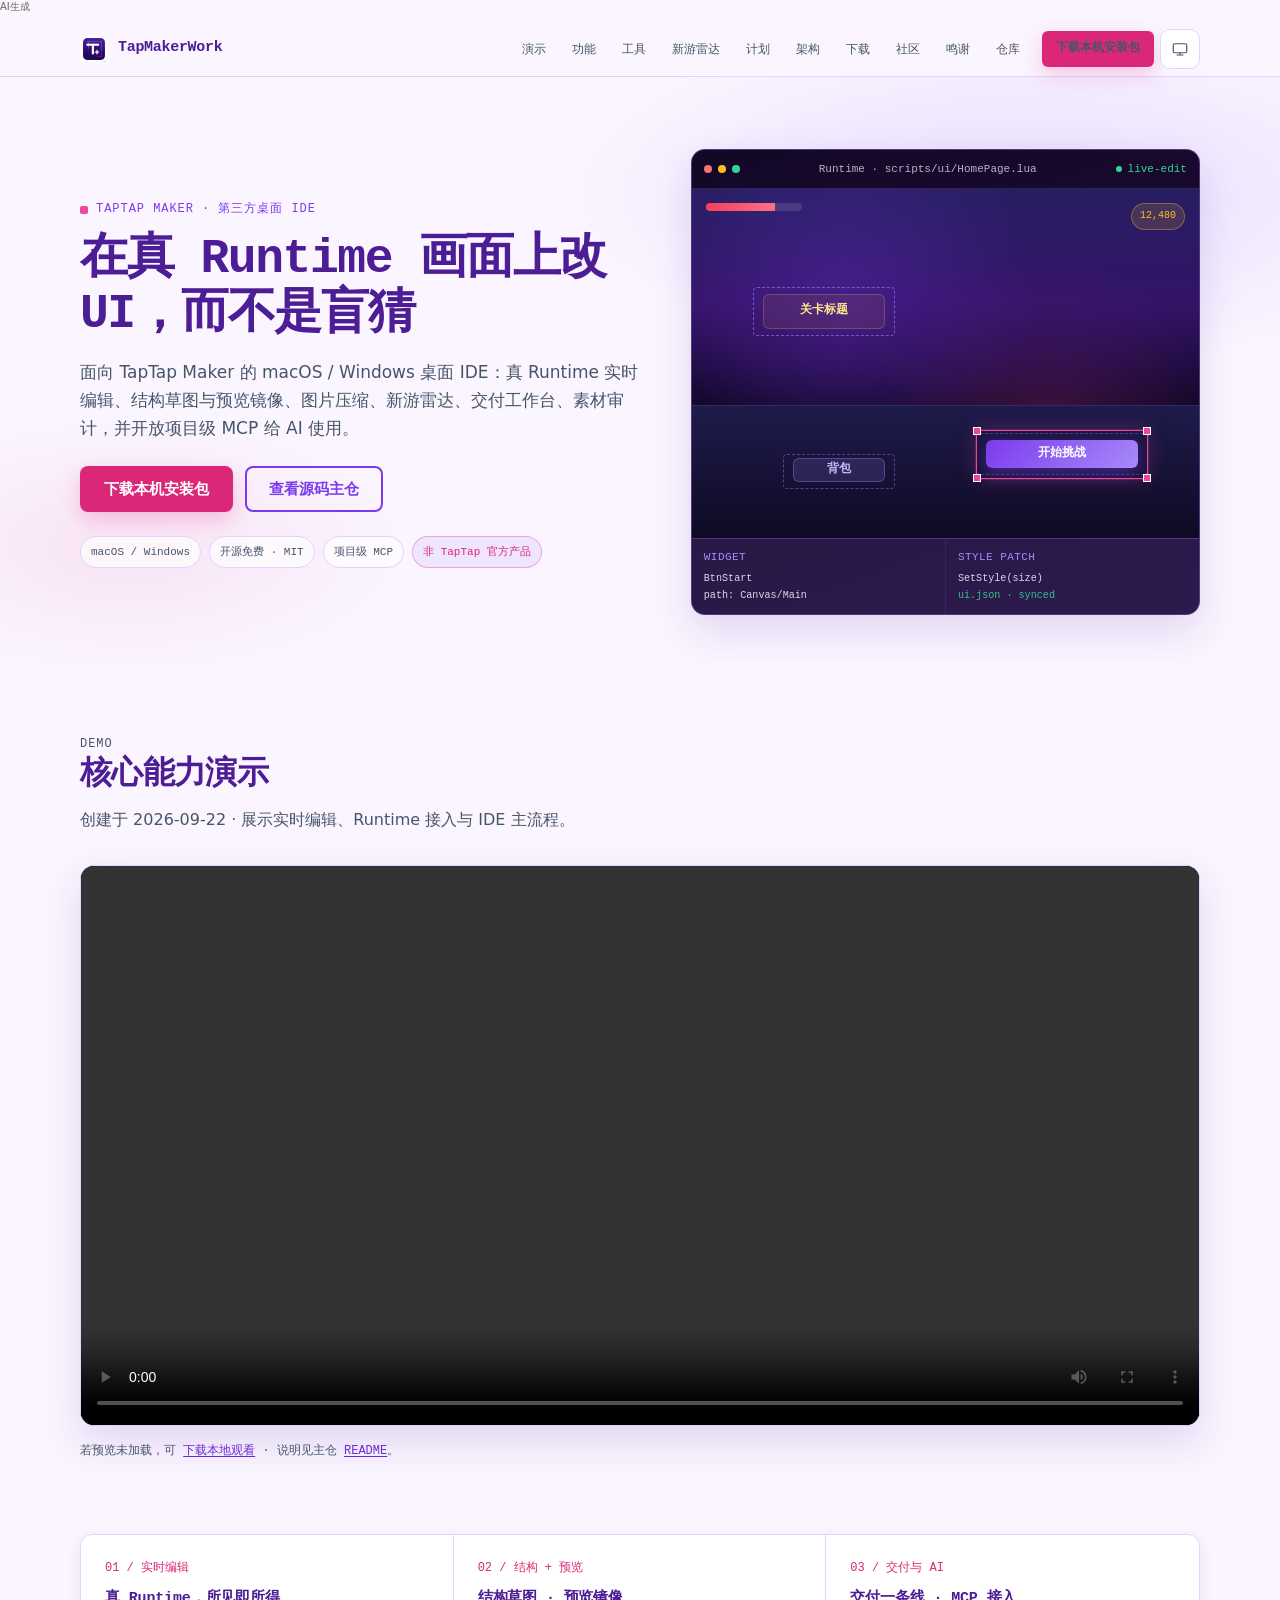
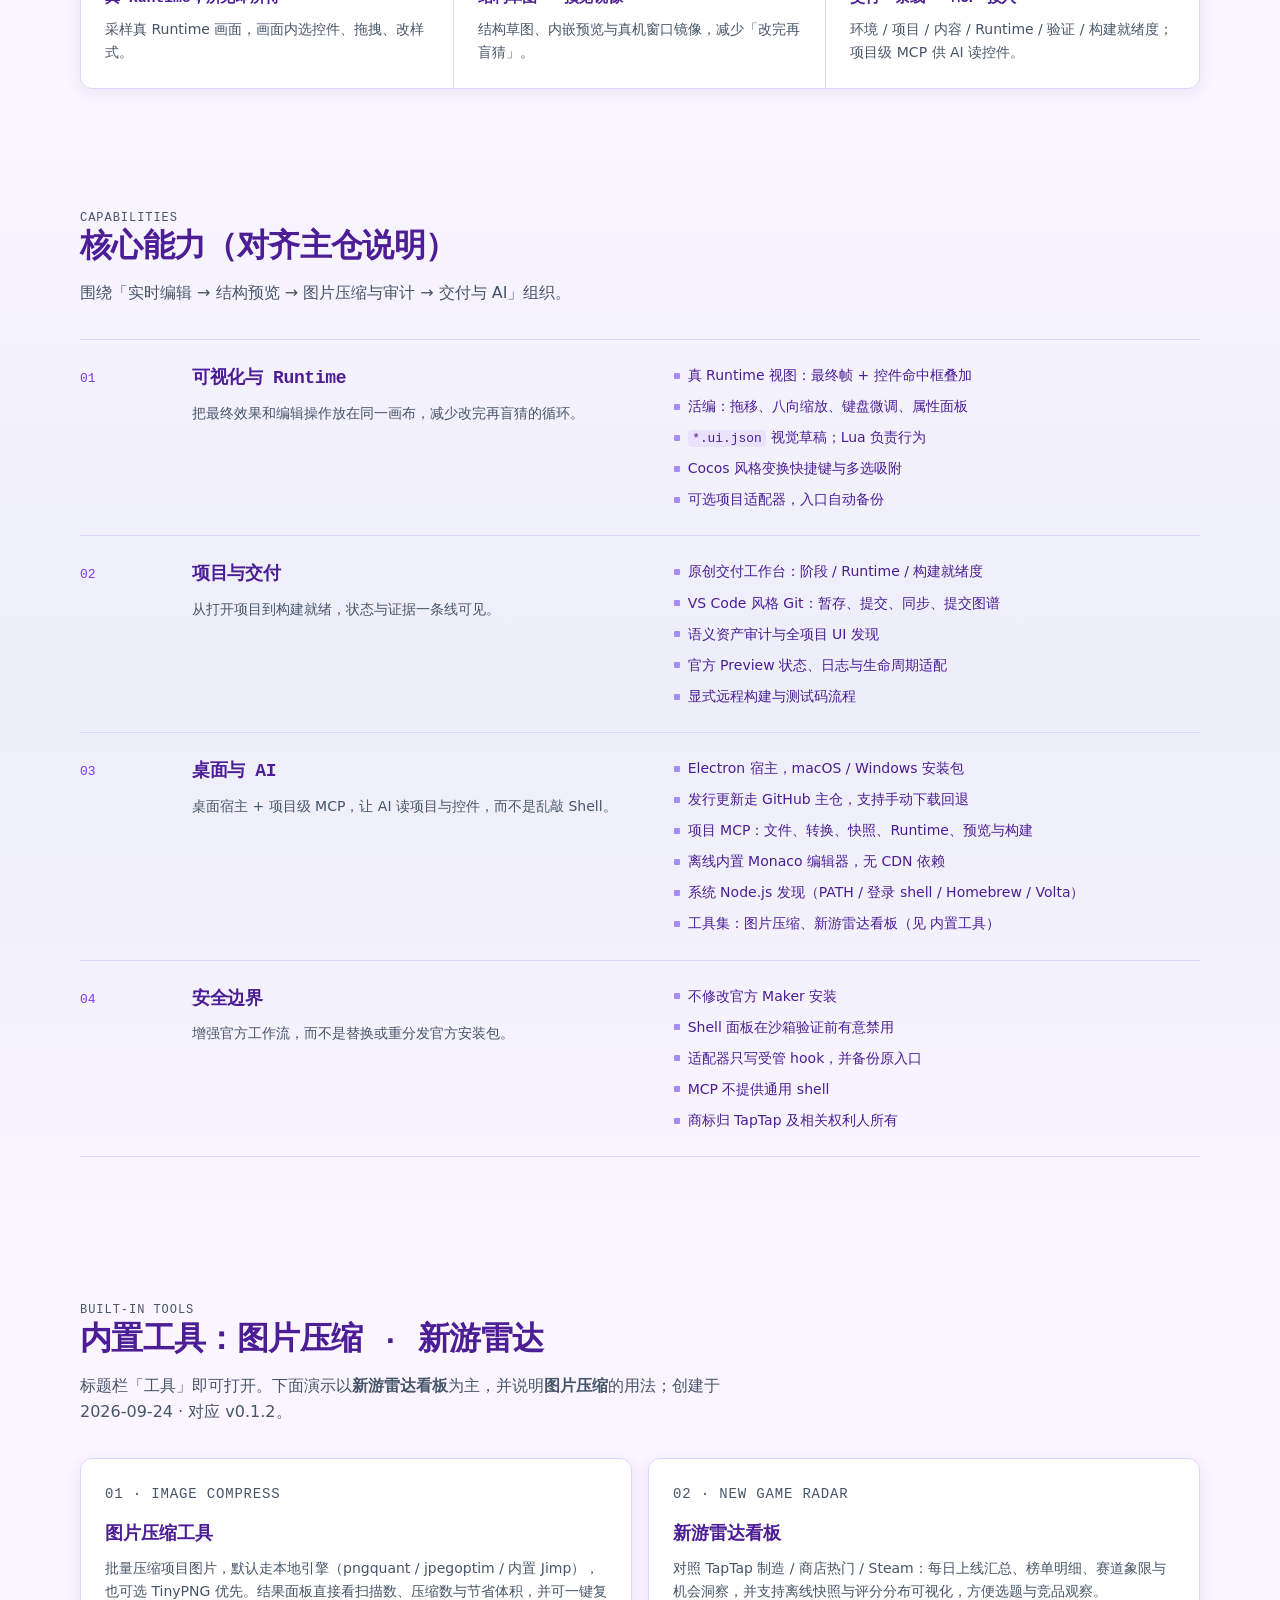
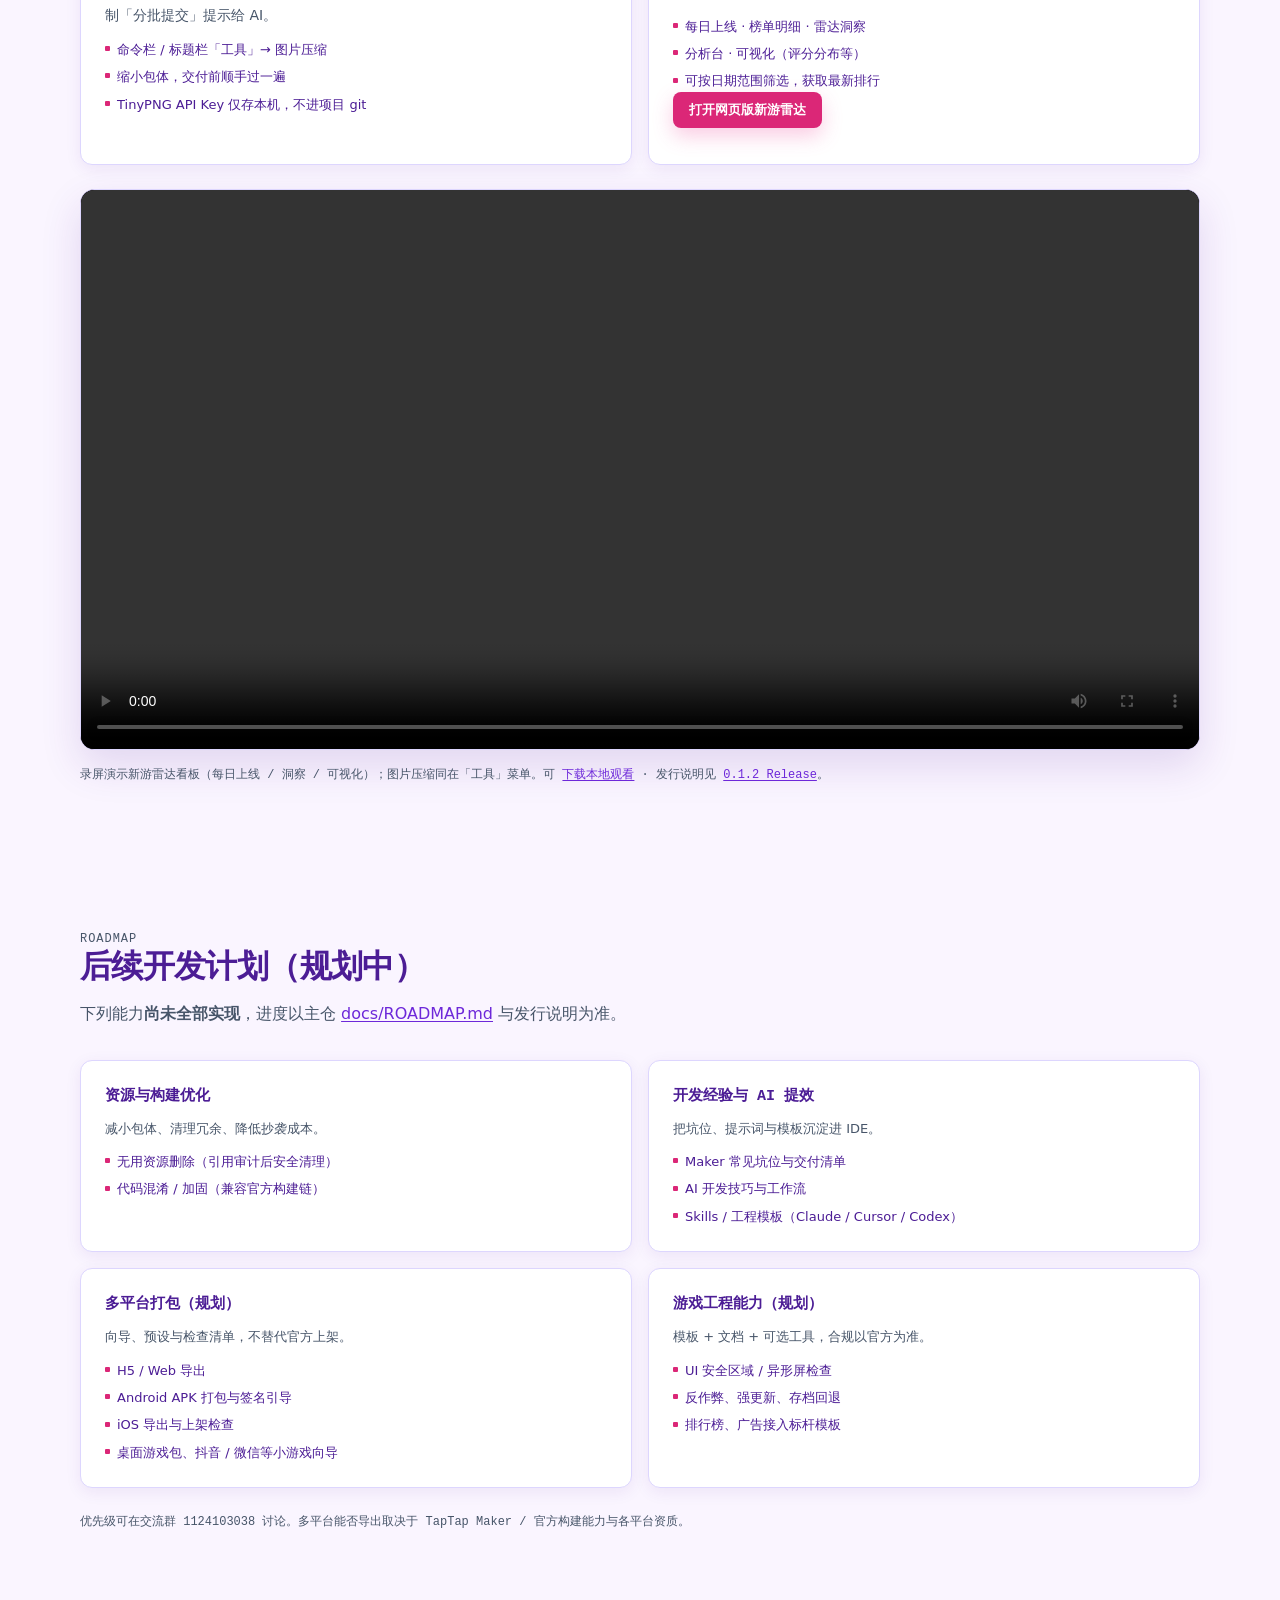
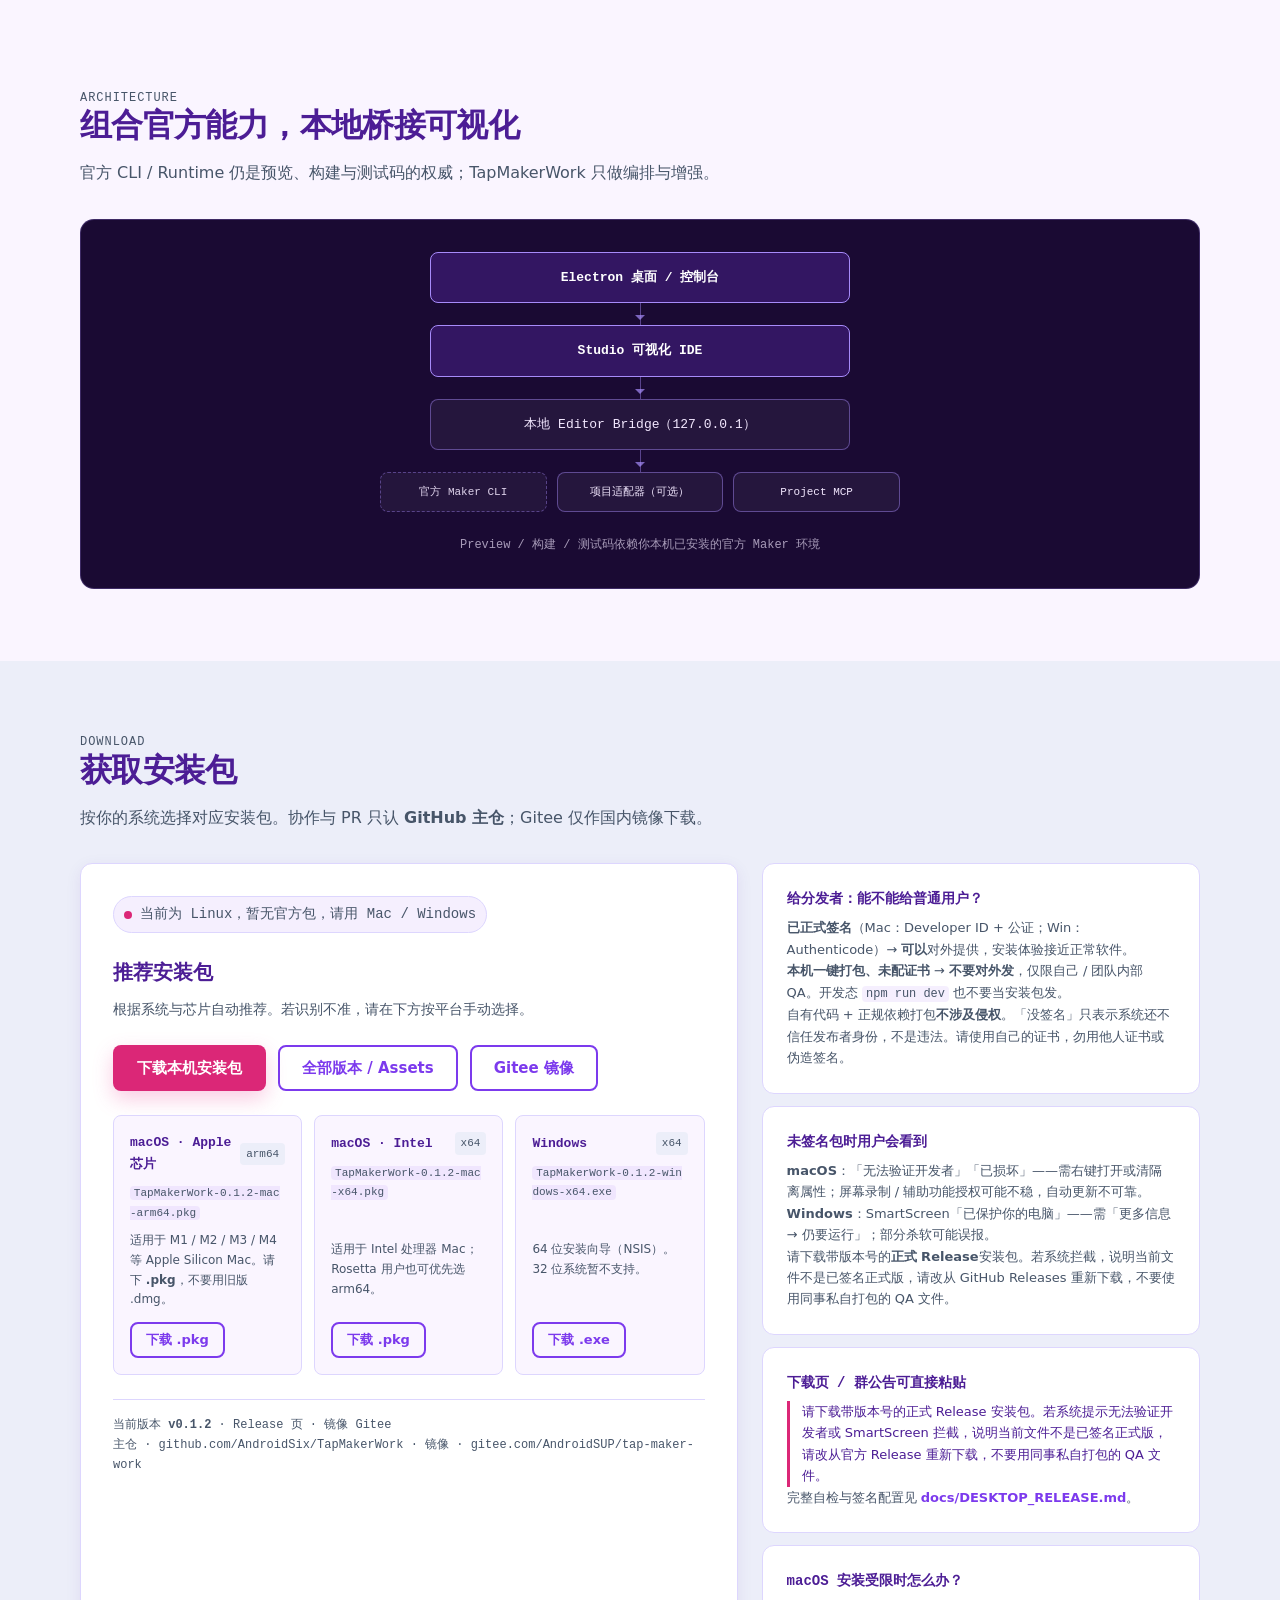
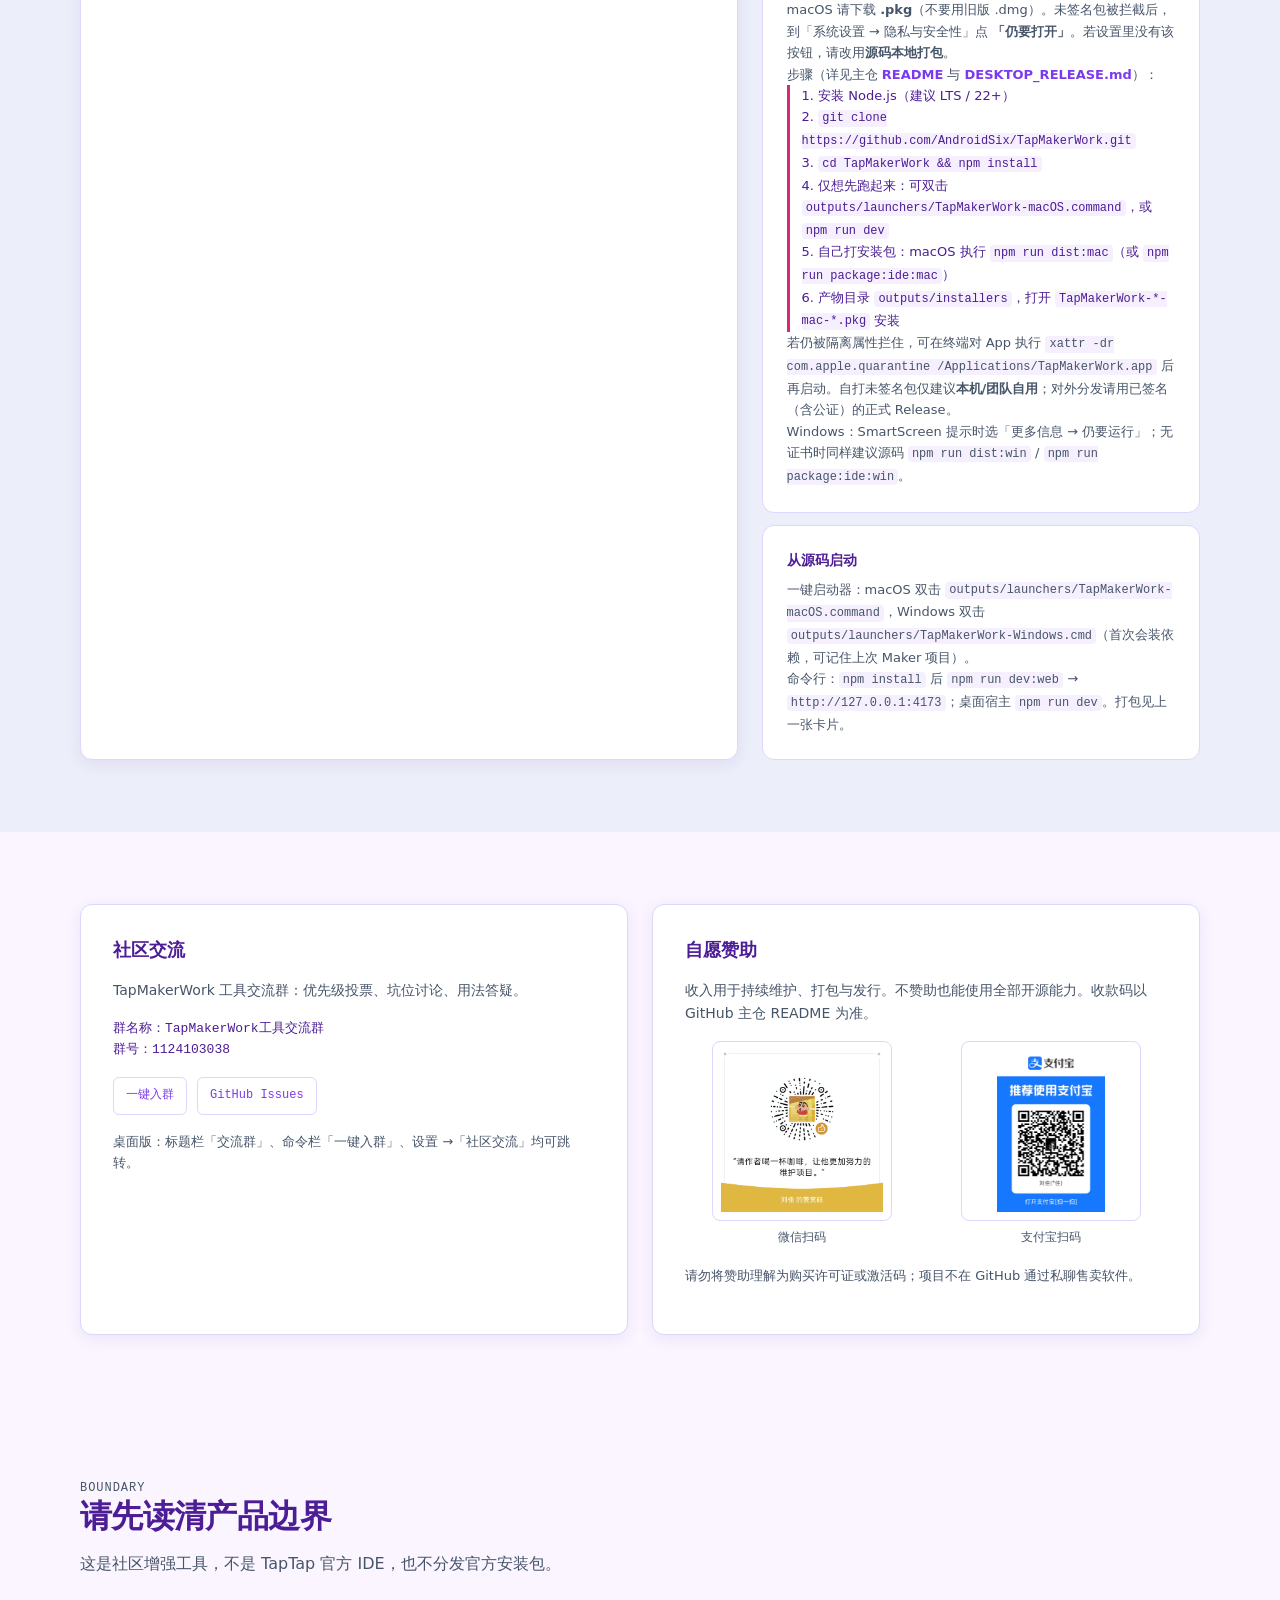
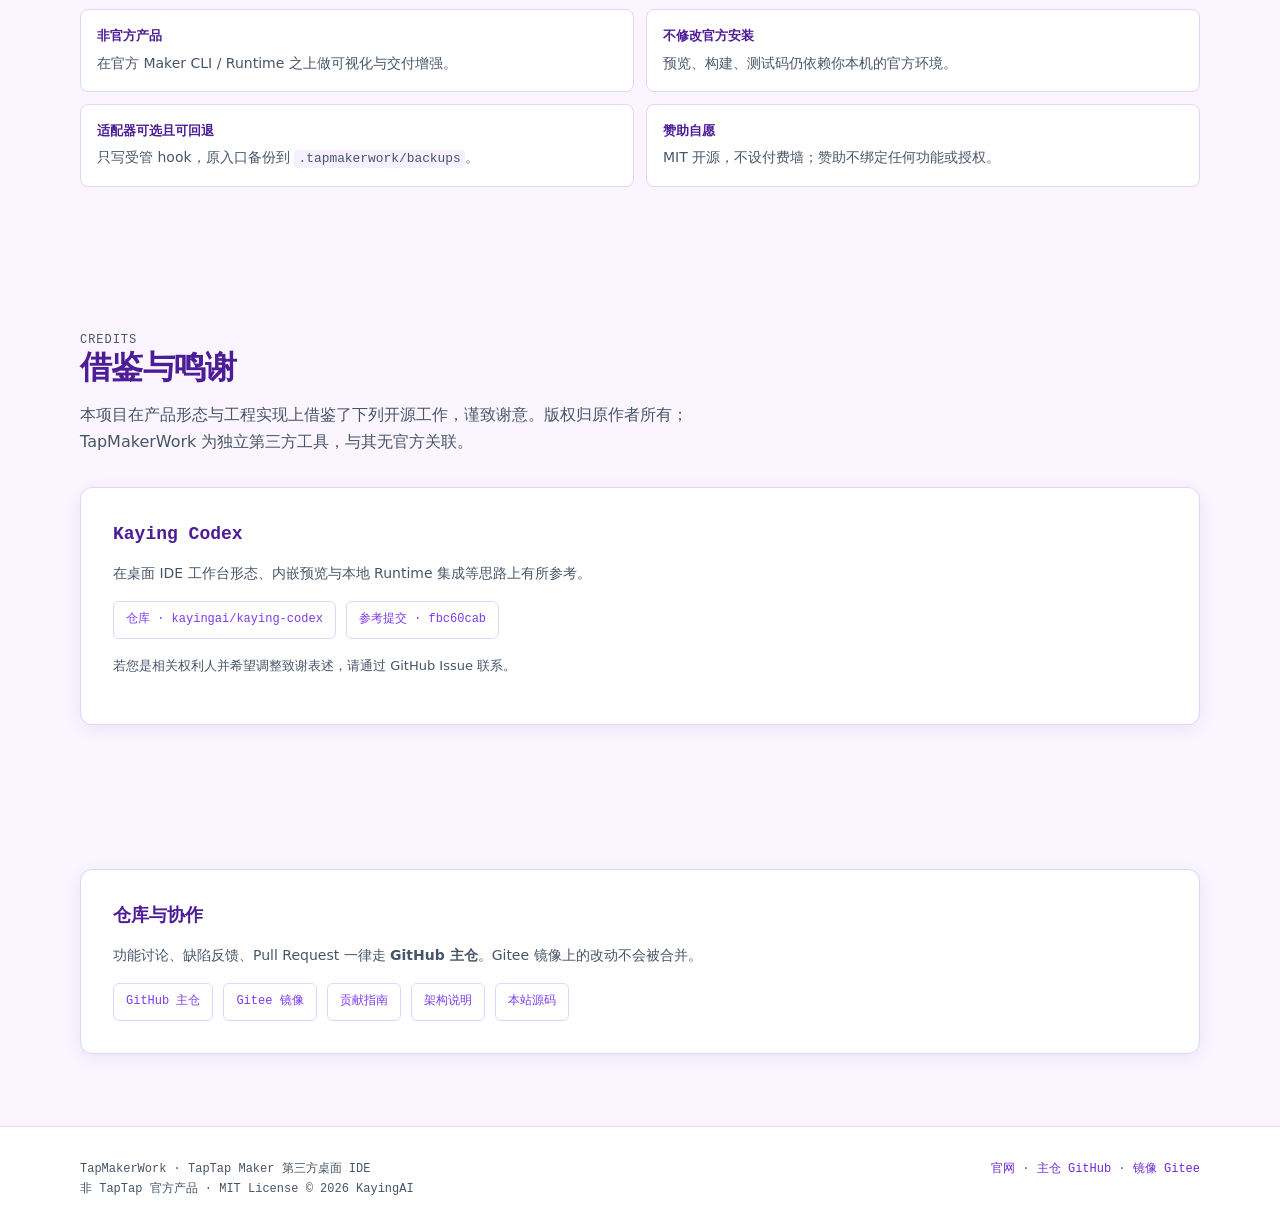
==== commit 2369c646: "feat: 官网增加可交互的新游雷达网页版 榜单与洞察沿用桌面端计算，页面读取定时同步的公开榜单快照。  Co-authored-by: Cursor <cursoragent@cursor.com>" ====
--- a/index.html
+++ b/index.html
@@ -53,6 +53,7 @@
             <li><a href="#demo">演示</a></li>
             <li><a href="#features">功能</a></li>
             <li><a href="#tools">工具</a></li>
+            <li><a href="./radar.html">新游雷达</a></li>
             <li><a href="#roadmap">计划</a></li>
             <li><a href="#arch">架构</a></li>
             <li><a href="#download">下载</a></li>
@@ -324,6 +325,9 @@
                 <li>分析台 · 可视化（评分分布等）</li>
                 <li>可按日期范围筛选，获取最新排行</li>
               </ul>
+              <p>
+                <a class="btn btn-primary btn-sm" href="./radar.html">打开网页版新游雷达</a>
+              </p>
             </article>
           </div>
 
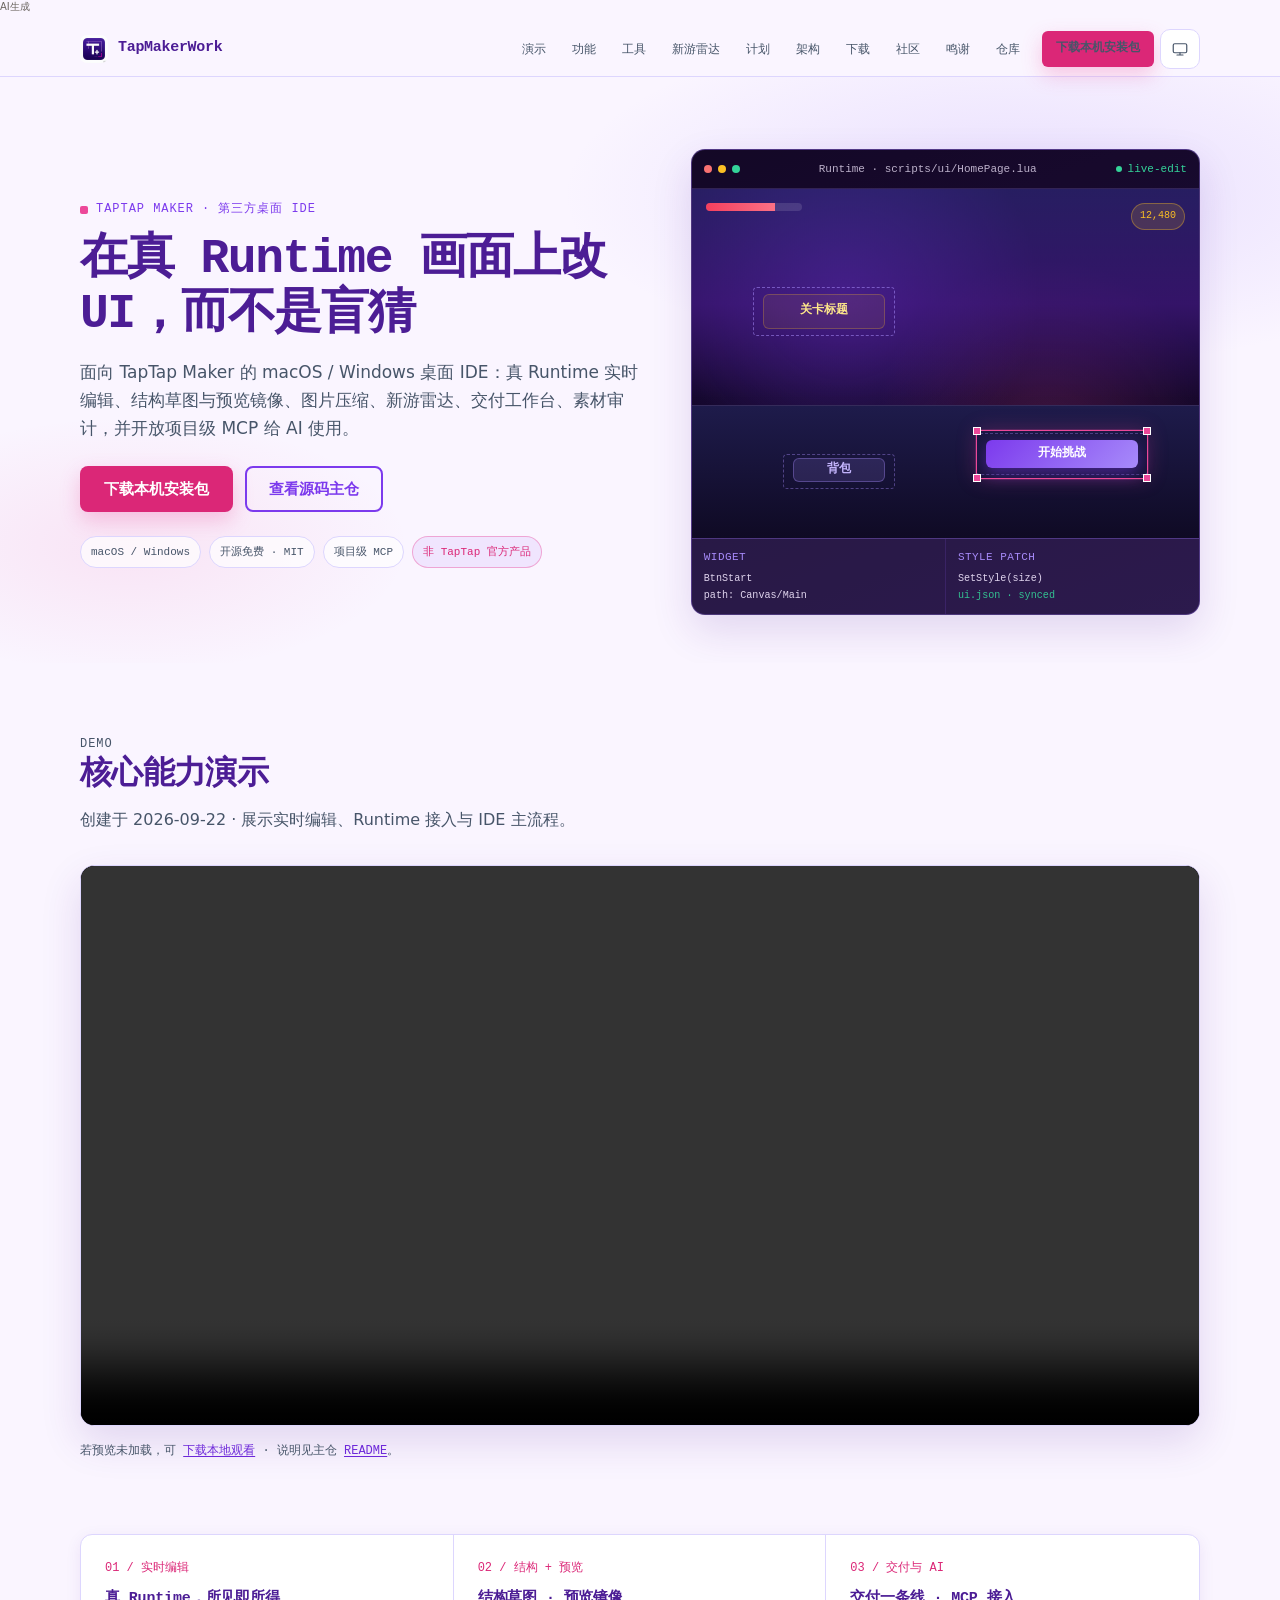
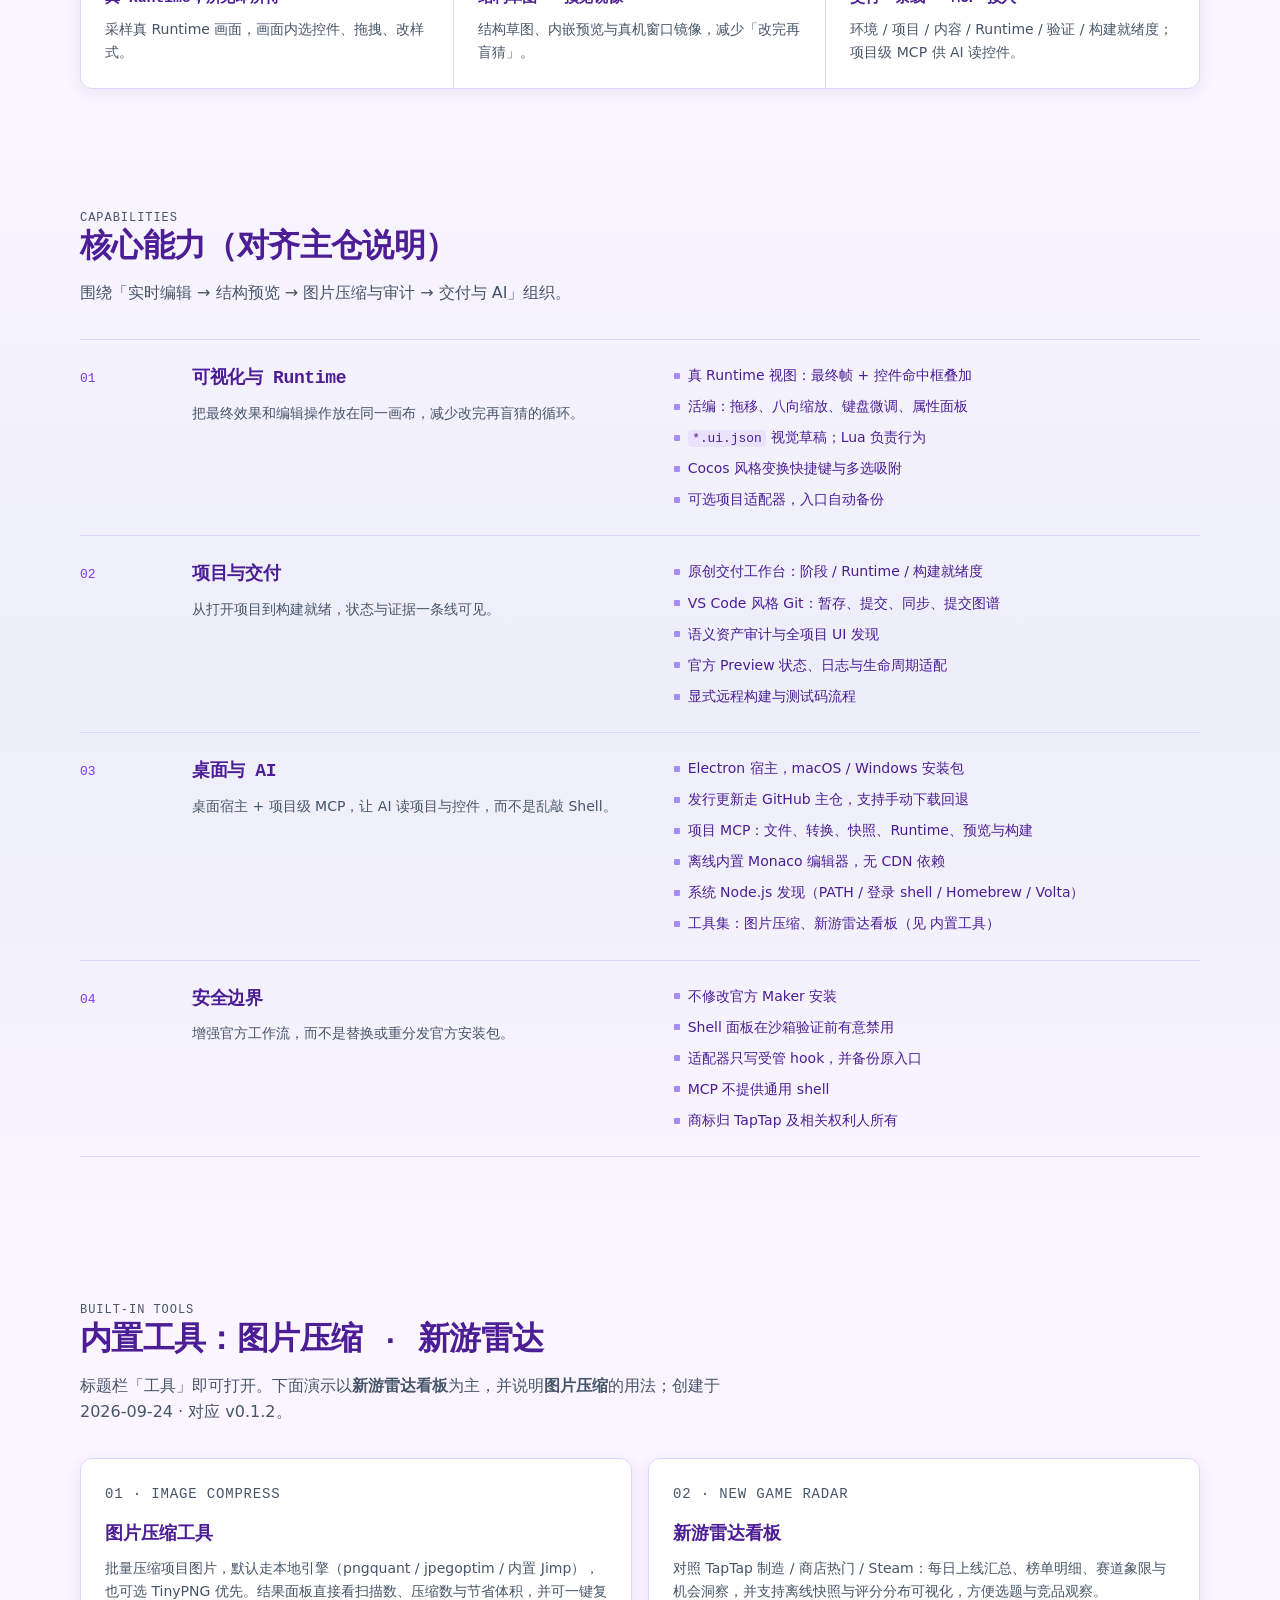
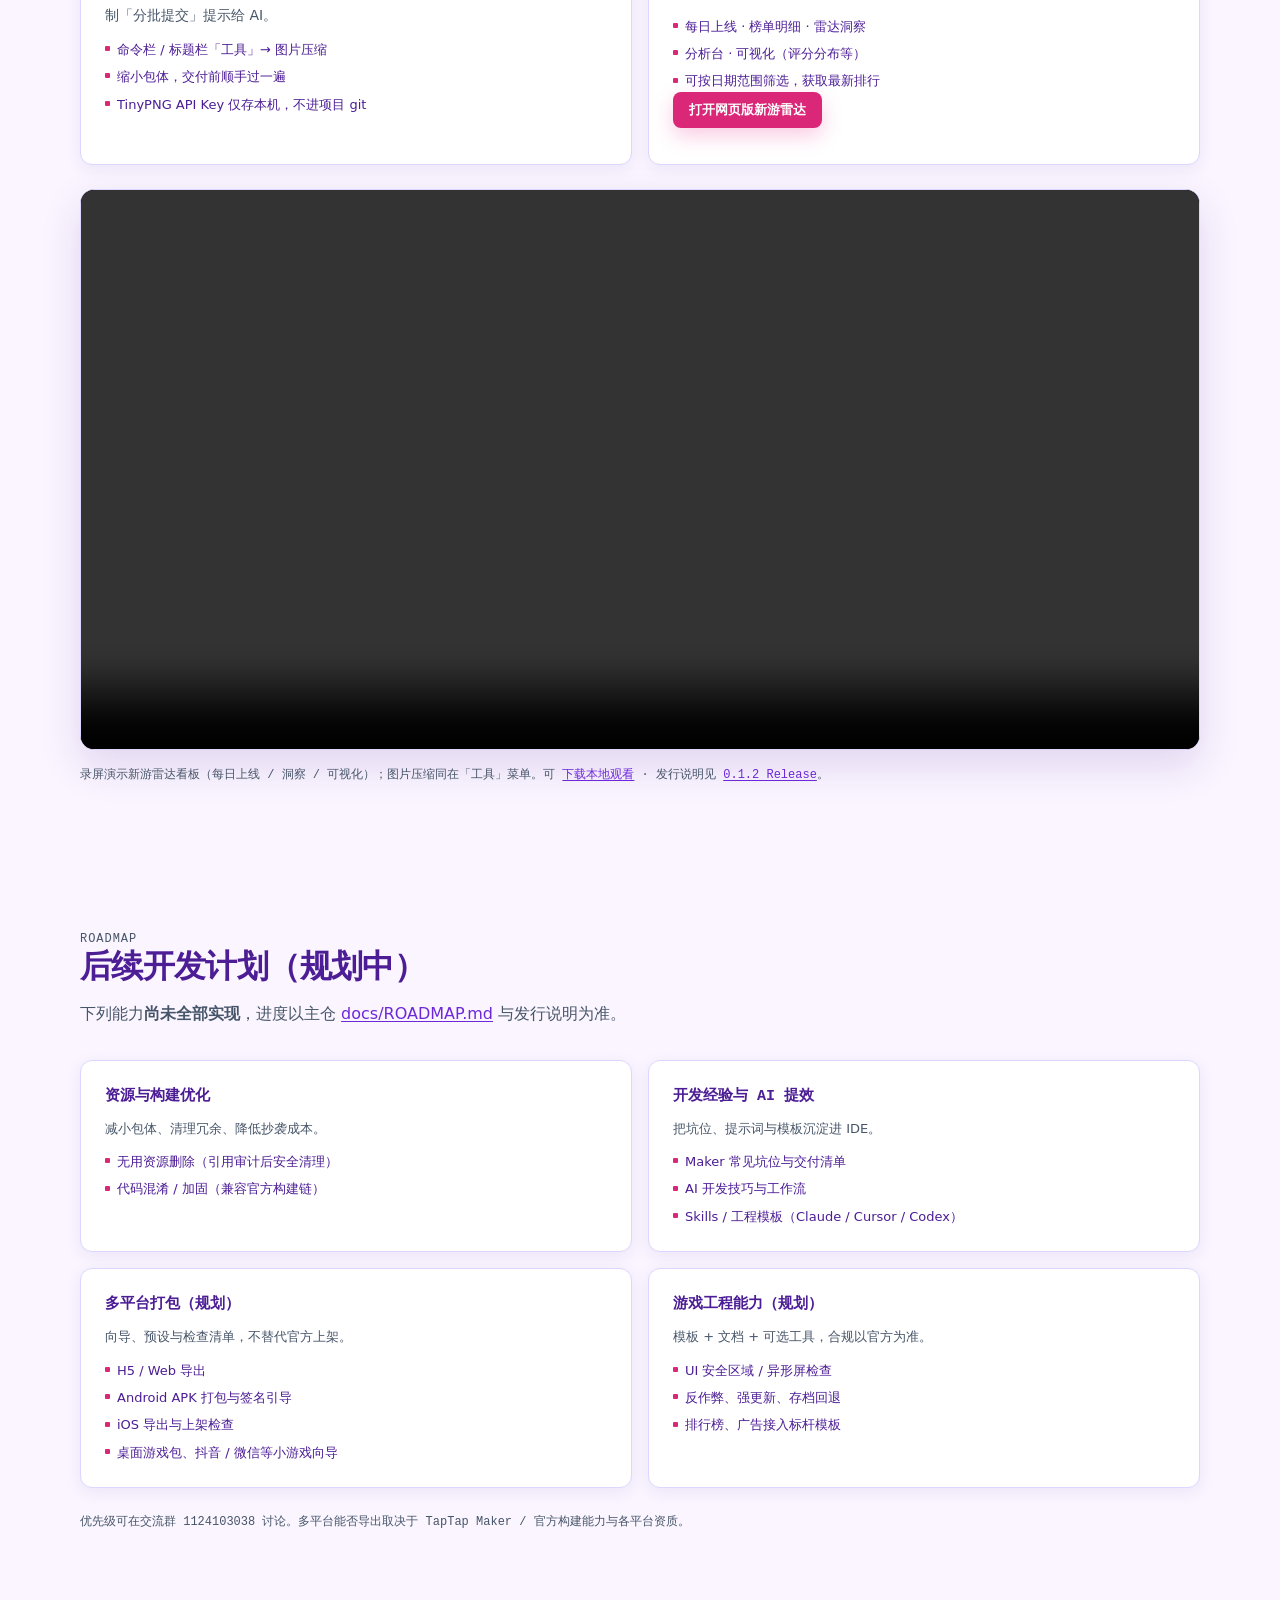
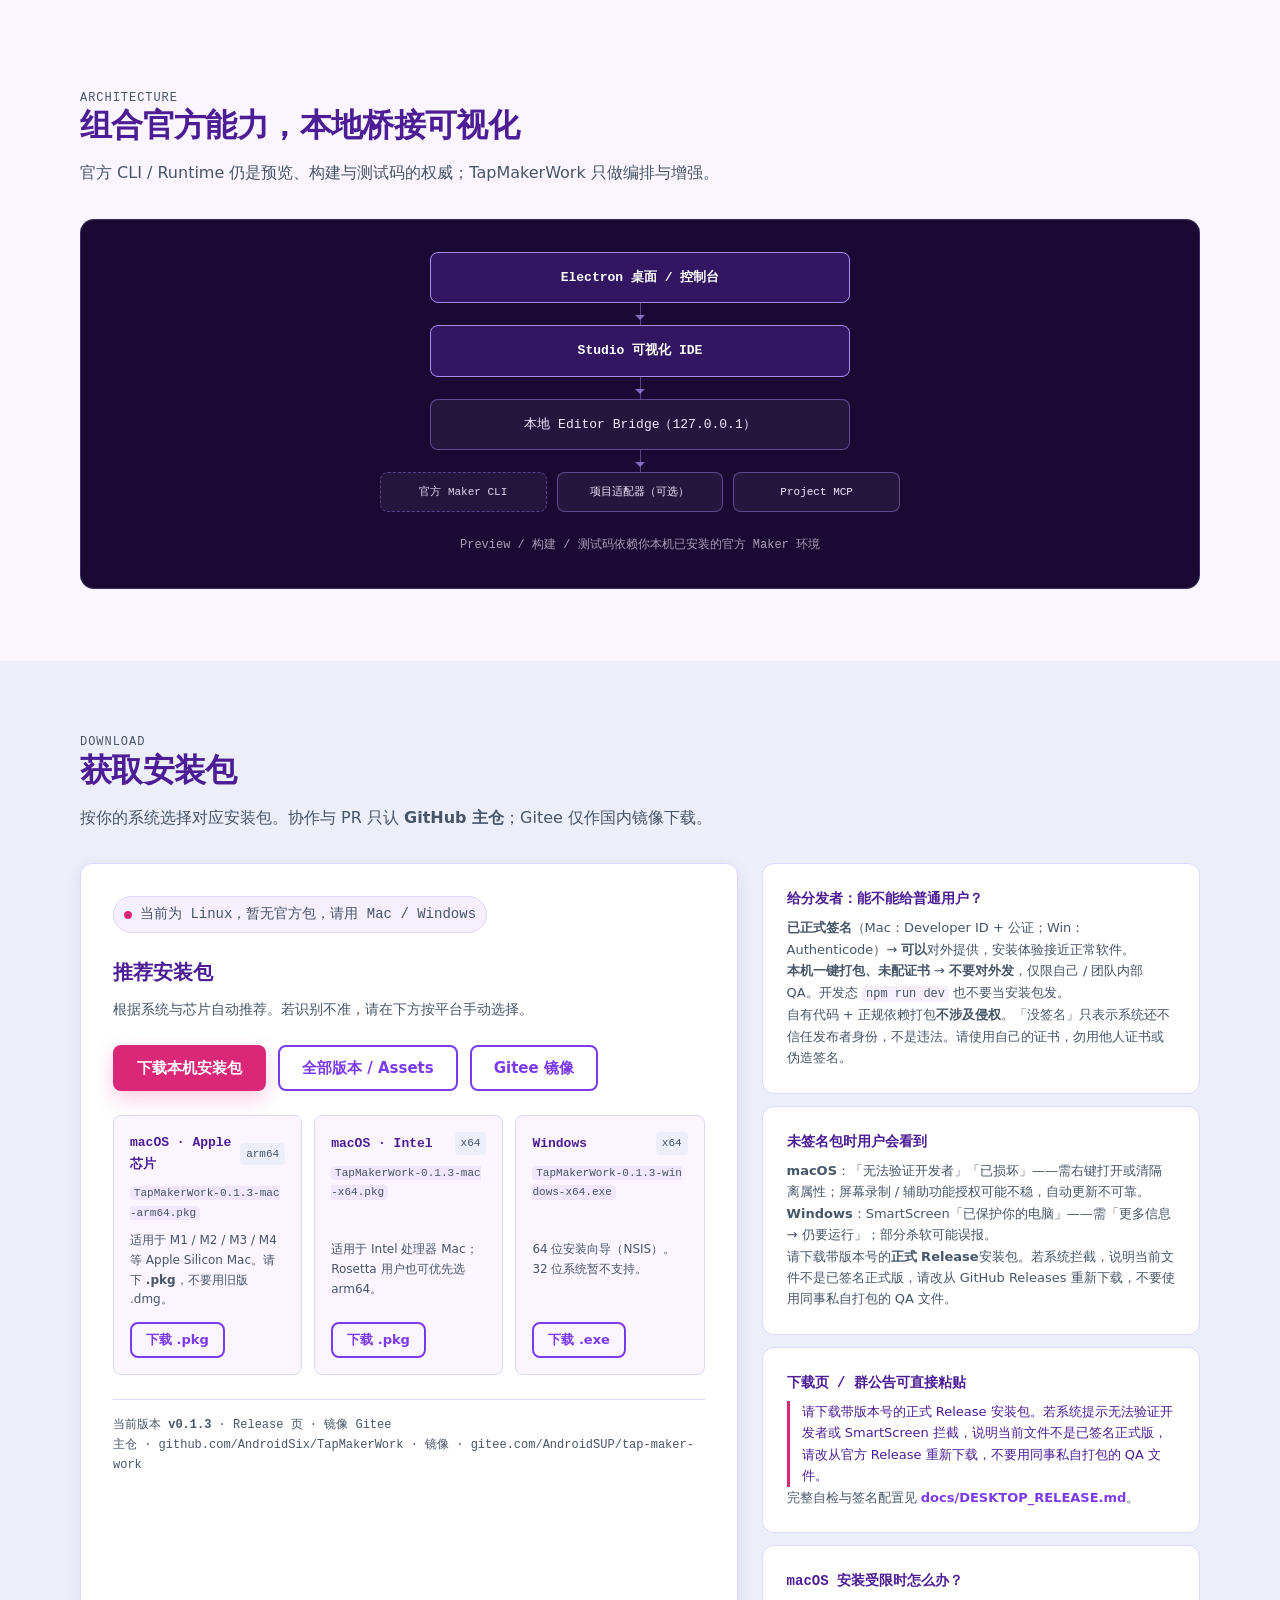
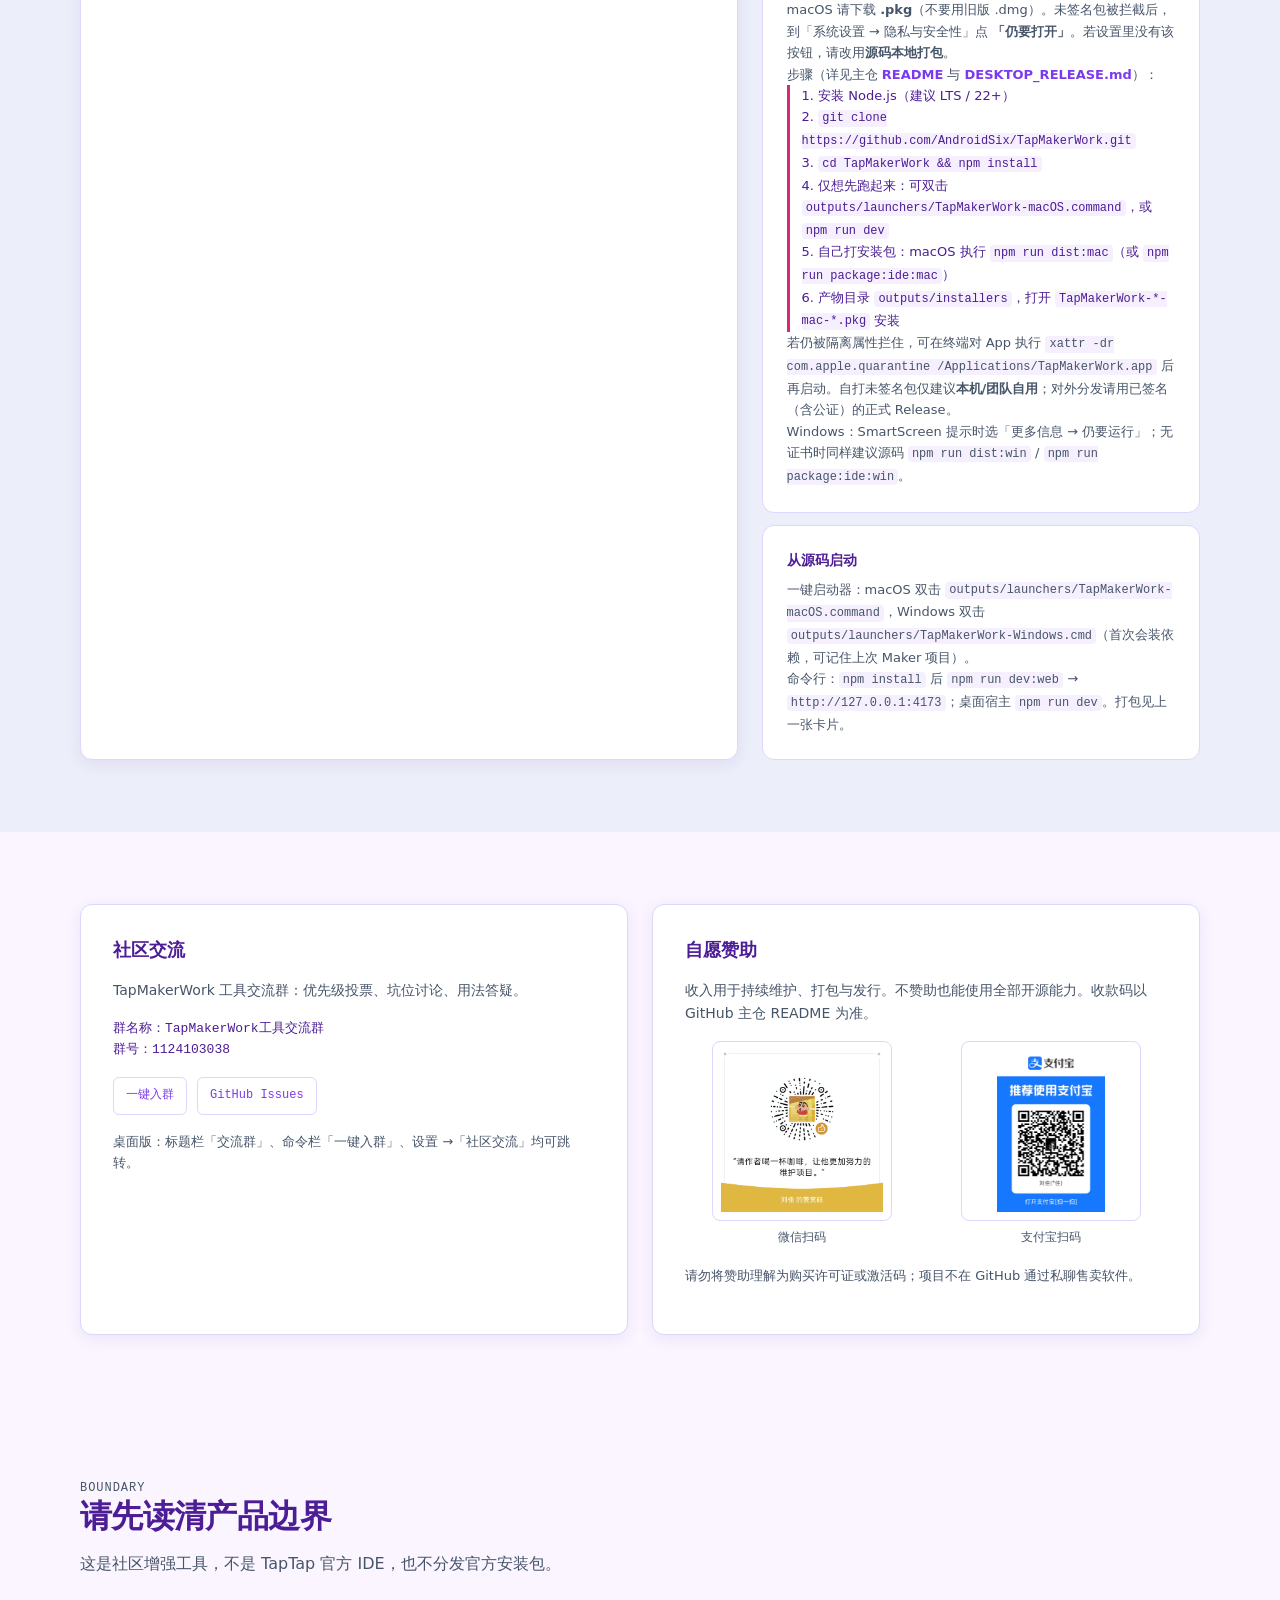
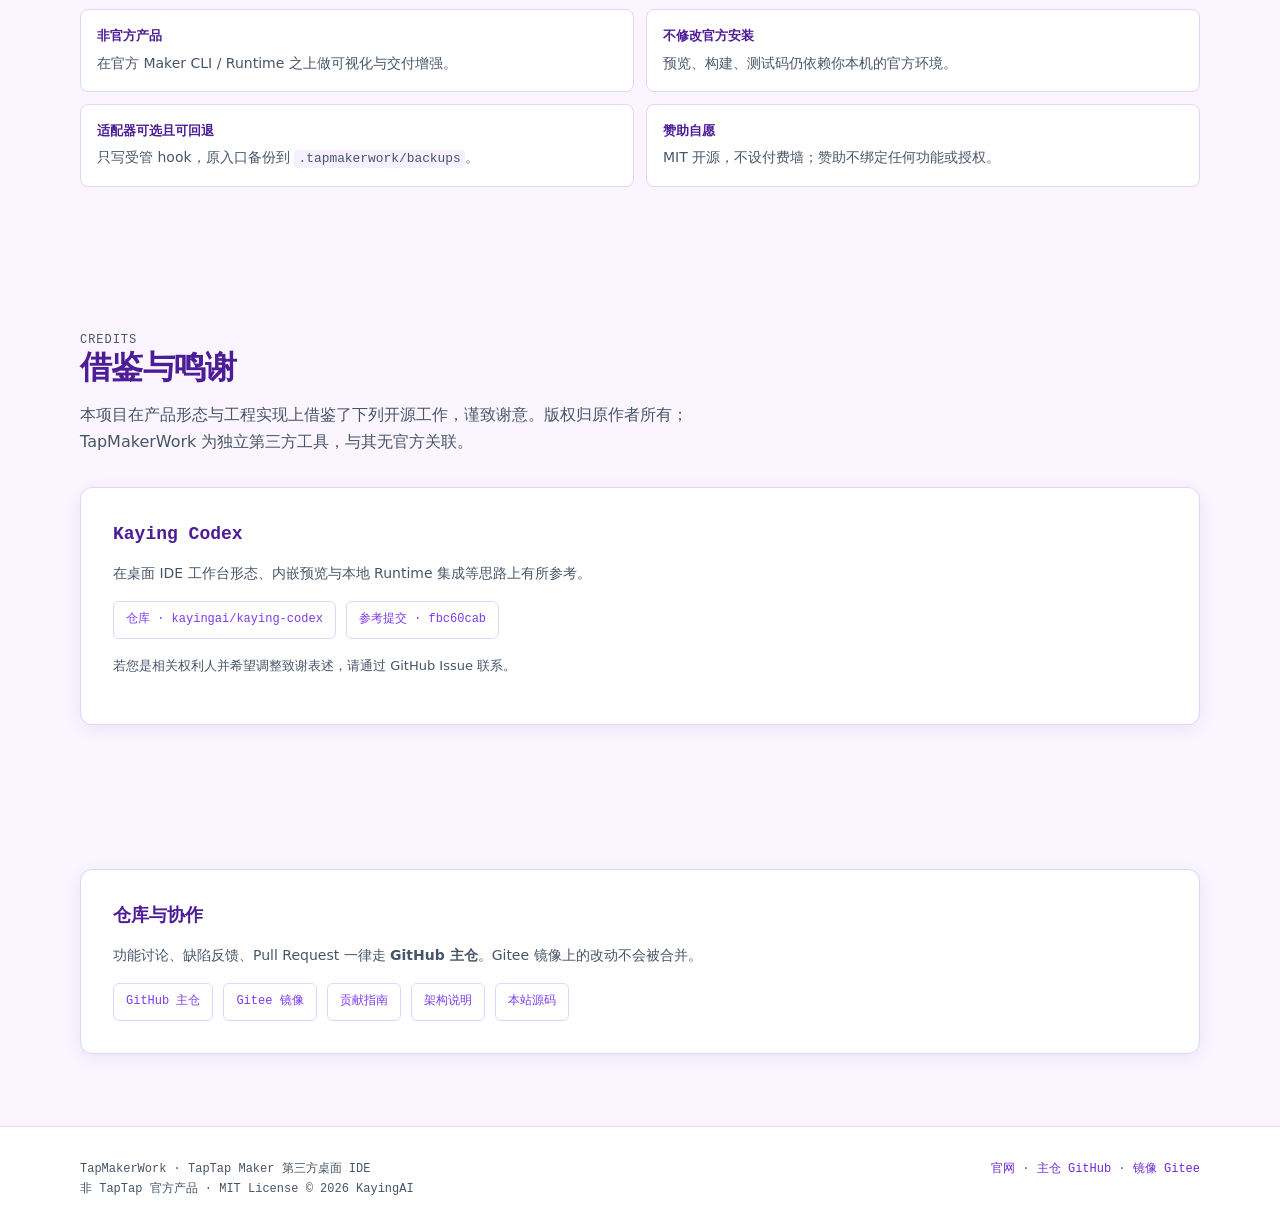
==== commit 3328ed96: "chore: 下载直链同步到 v0.1.3 Co-authored-by: Cursor <cursoragent@cursor.com>" ====
--- a/index.html
+++ b/index.html
@@ -64,7 +64,7 @@
               <a
                 class="btn btn-primary btn-sm"
                 id="nav-download"
-                href="https://github.com/AndroidSix/TapMakerWork/releases/download/0.1.2/TapMakerWork-0.1.2-mac-arm64.pkg"
+                href="https://github.com/AndroidSix/TapMakerWork/releases/download/v0.1.3/TapMakerWork-0.1.3-mac-arm64.pkg"
                 rel="noopener noreferrer"
                 >下载本机安装包</a
               >
@@ -115,7 +115,7 @@
               <a
                 class="btn btn-primary"
                 id="hero-download"
-                href="https://github.com/AndroidSix/TapMakerWork/releases/download/0.1.2/TapMakerWork-0.1.2-mac-arm64.pkg"
+                href="https://github.com/AndroidSix/TapMakerWork/releases/download/v0.1.3/TapMakerWork-0.1.3-mac-arm64.pkg"
                 rel="noopener noreferrer"
                 >下载本机安装包</a
               >
@@ -470,7 +470,7 @@
                 <a
                   class="btn btn-primary"
                   id="dl-primary"
-                  href="https://github.com/AndroidSix/TapMakerWork/releases/download/0.1.2/TapMakerWork-0.1.2-mac-arm64.pkg"
+                  href="https://github.com/AndroidSix/TapMakerWork/releases/download/v0.1.3/TapMakerWork-0.1.3-mac-arm64.pkg"
                   rel="noopener noreferrer"
                   >下载本机安装包</a
                 >
@@ -496,11 +496,11 @@
                     <h4>macOS · Apple 芯片</h4>
                     <span class="dl-plat-tag">arm64</span>
                   </div>
-                  <p class="dl-file"><code>TapMakerWork-0.1.2-mac-arm64.pkg</code></p>
+                  <p class="dl-file"><code>TapMakerWork-0.1.3-mac-arm64.pkg</code></p>
                   <p>适用于 M1 / M2 / M3 / M4 等 Apple Silicon Mac。请下 <strong>.pkg</strong>，不要用旧版 .dmg。</p>
                   <a
                     class="btn btn-secondary btn-sm"
-                    href="https://github.com/AndroidSix/TapMakerWork/releases/download/0.1.2/TapMakerWork-0.1.2-mac-arm64.pkg"
+                    href="https://github.com/AndroidSix/TapMakerWork/releases/download/v0.1.3/TapMakerWork-0.1.3-mac-arm64.pkg"
                     rel="noopener noreferrer"
                     data-dl="mac-arm64"
                     >下载 .pkg</a
@@ -512,11 +512,11 @@
                     <h4>macOS · Intel</h4>
                     <span class="dl-plat-tag">x64</span>
                   </div>
-                  <p class="dl-file"><code>TapMakerWork-0.1.2-mac-x64.pkg</code></p>
+                  <p class="dl-file"><code>TapMakerWork-0.1.3-mac-x64.pkg</code></p>
                   <p>适用于 Intel 处理器 Mac；Rosetta 用户也可优先选 arm64。</p>
                   <a
                     class="btn btn-secondary btn-sm"
-                    href="https://github.com/AndroidSix/TapMakerWork/releases/download/0.1.2/TapMakerWork-0.1.2-mac-x64.pkg"
+                    href="https://github.com/AndroidSix/TapMakerWork/releases/download/v0.1.3/TapMakerWork-0.1.3-mac-x64.pkg"
                     rel="noopener noreferrer"
                     data-dl="mac-x64"
                     >下载 .pkg</a
@@ -528,11 +528,11 @@
                     <h4>Windows</h4>
                     <span class="dl-plat-tag">x64</span>
                   </div>
-                  <p class="dl-file"><code>TapMakerWork-0.1.2-windows-x64.exe</code></p>
+                  <p class="dl-file"><code>TapMakerWork-0.1.3-windows-x64.exe</code></p>
                   <p>64 位安装向导（NSIS）。32 位系统暂不支持。</p>
                   <a
                     class="btn btn-secondary btn-sm"
-                    href="https://github.com/AndroidSix/TapMakerWork/releases/download/0.1.2/TapMakerWork-0.1.2-windows-x64.exe"
+                    href="https://github.com/AndroidSix/TapMakerWork/releases/download/v0.1.3/TapMakerWork-0.1.3-windows-x64.exe"
                     rel="noopener noreferrer"
                     data-dl="windows-x64"
                     >下载 .exe</a
@@ -541,8 +541,8 @@
               </div>
 
               <div class="dl-meta">
-                当前版本 <strong>v0.1.2</strong> ·
-                <a href="https://github.com/AndroidSix/TapMakerWork/releases/tag/0.1.2" target="_blank" rel="noopener noreferrer">Release 页</a>
+                当前版本 <strong>v0.1.3</strong> ·
+                <a href="https://github.com/AndroidSix/TapMakerWork/releases/tag/v0.1.3" target="_blank" rel="noopener noreferrer">Release 页</a>
                 · 镜像 Gitee<br />
                 主仓 · github.com/AndroidSix/TapMakerWork · 镜像 · gitee.com/AndroidSUP/tap-maker-work
               </div>
@@ -870,29 +870,29 @@
           "mac-arm64": {
             os: "macOS",
             chip: "Apple 芯片",
-            file: "TapMakerWork-0.1.2-mac-arm64.pkg",
-            url: "https://github.com/AndroidSix/TapMakerWork/releases/download/0.1.2/TapMakerWork-0.1.2-mac-arm64.pkg",
+            file: "TapMakerWork-0.1.3-mac-arm64.pkg",
+            url: "https://github.com/AndroidSix/TapMakerWork/releases/download/v0.1.3/TapMakerWork-0.1.3-mac-arm64.pkg",
             btn: "下载 macOS (Apple) .pkg",
             desc: "为你推荐 Apple Silicon 的 PKG 安装包。",
           },
           "mac-x64": {
             os: "macOS",
             chip: "Intel",
-            file: "TapMakerWork-0.1.2-mac-x64.pkg",
-            url: "https://github.com/AndroidSix/TapMakerWork/releases/download/0.1.2/TapMakerWork-0.1.2-mac-x64.pkg",
+            file: "TapMakerWork-0.1.3-mac-x64.pkg",
+            url: "https://github.com/AndroidSix/TapMakerWork/releases/download/v0.1.3/TapMakerWork-0.1.3-mac-x64.pkg",
             btn: "下载 macOS (Intel) .pkg",
             desc: "为你推荐 Intel Mac 的 PKG 安装包。",
           },
           "windows-x64": {
             os: "Windows",
             chip: "x64",
-            file: "TapMakerWork-0.1.2-windows-x64.exe",
-            url: "https://github.com/AndroidSix/TapMakerWork/releases/download/0.1.2/TapMakerWork-0.1.2-windows-x64.exe",
+            file: "TapMakerWork-0.1.3-windows-x64.exe",
+            url: "https://github.com/AndroidSix/TapMakerWork/releases/download/v0.1.3/TapMakerWork-0.1.3-windows-x64.exe",
             btn: "下载 Windows .exe",
             desc: "为你推荐 64 位 Windows 安装向导。",
           },
         };
-        var RELEASES = "https://github.com/AndroidSix/TapMakerWork/releases/tag/0.1.2";
+        var RELEASES = "https://github.com/AndroidSix/TapMakerWork/releases/tag/v0.1.3";
 
         function markRecommended(key) {
           document.querySelectorAll(".dl-plat").forEach(function (el) {
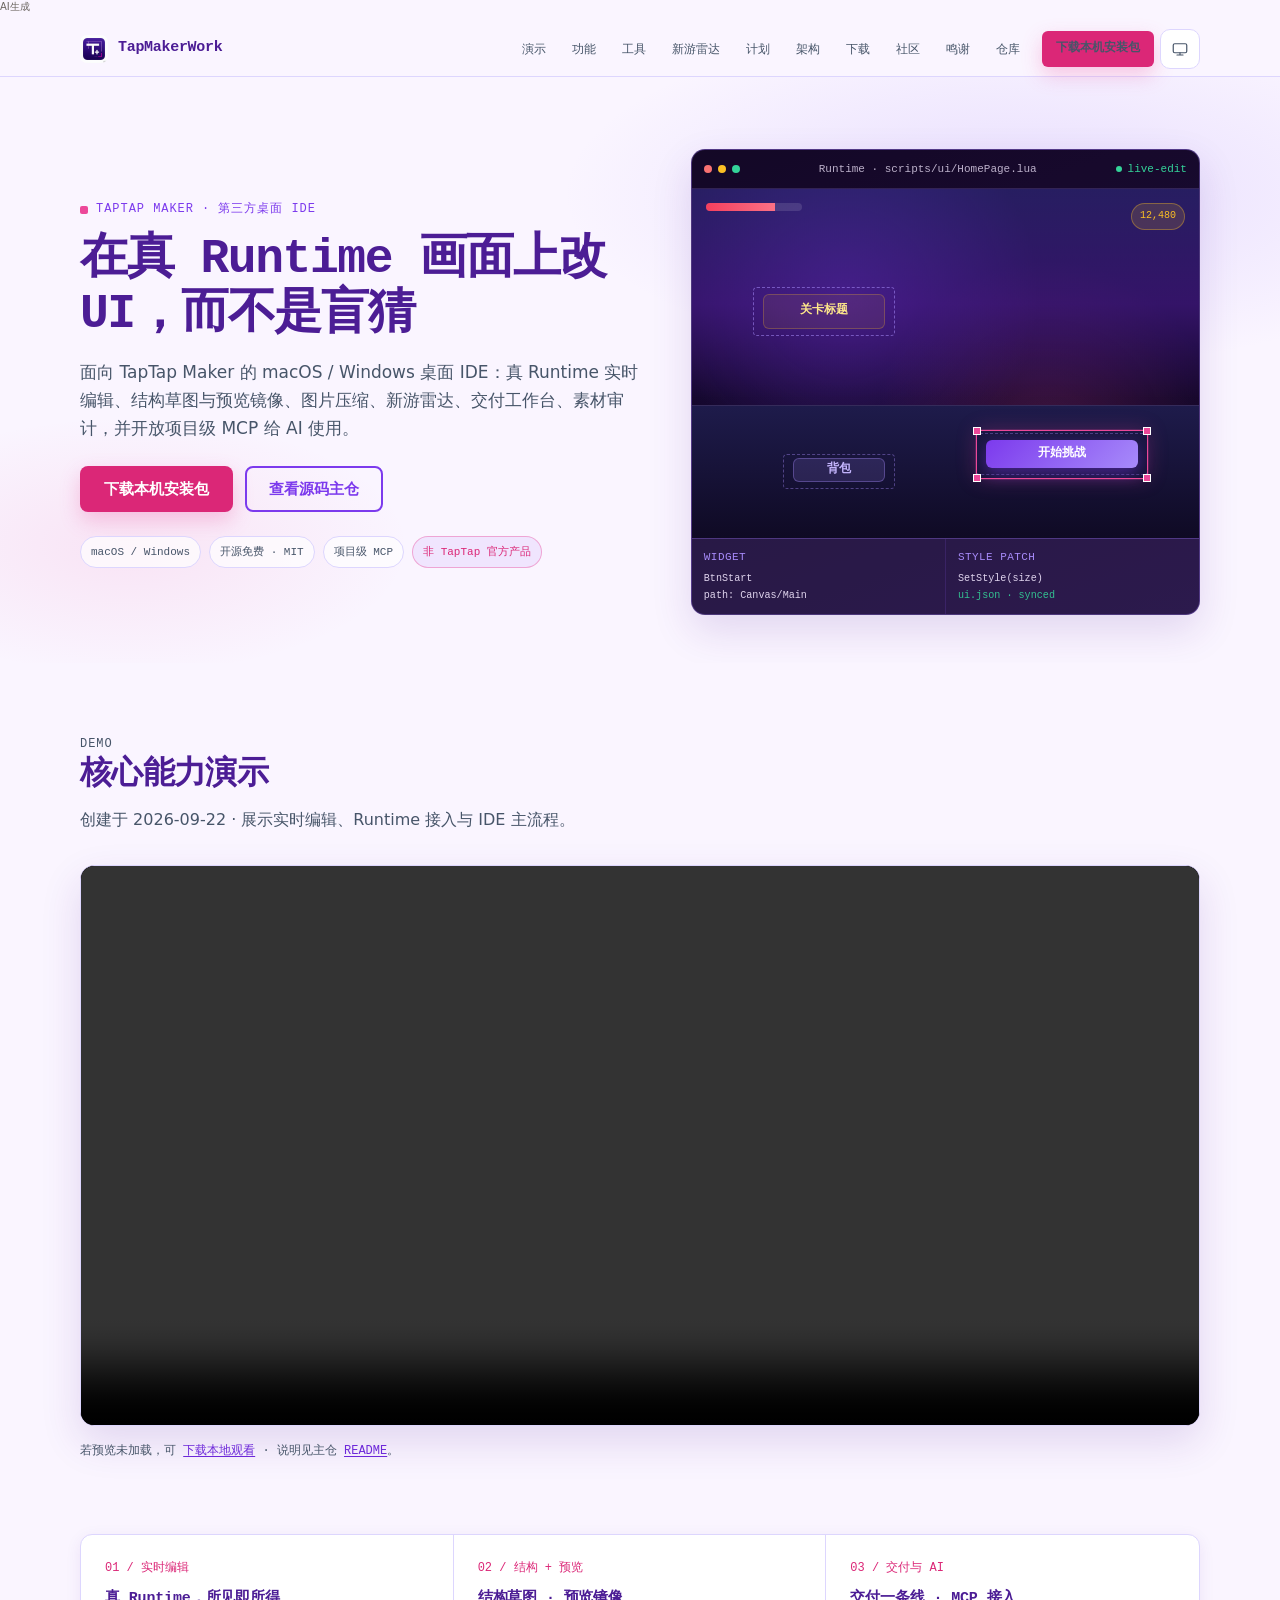
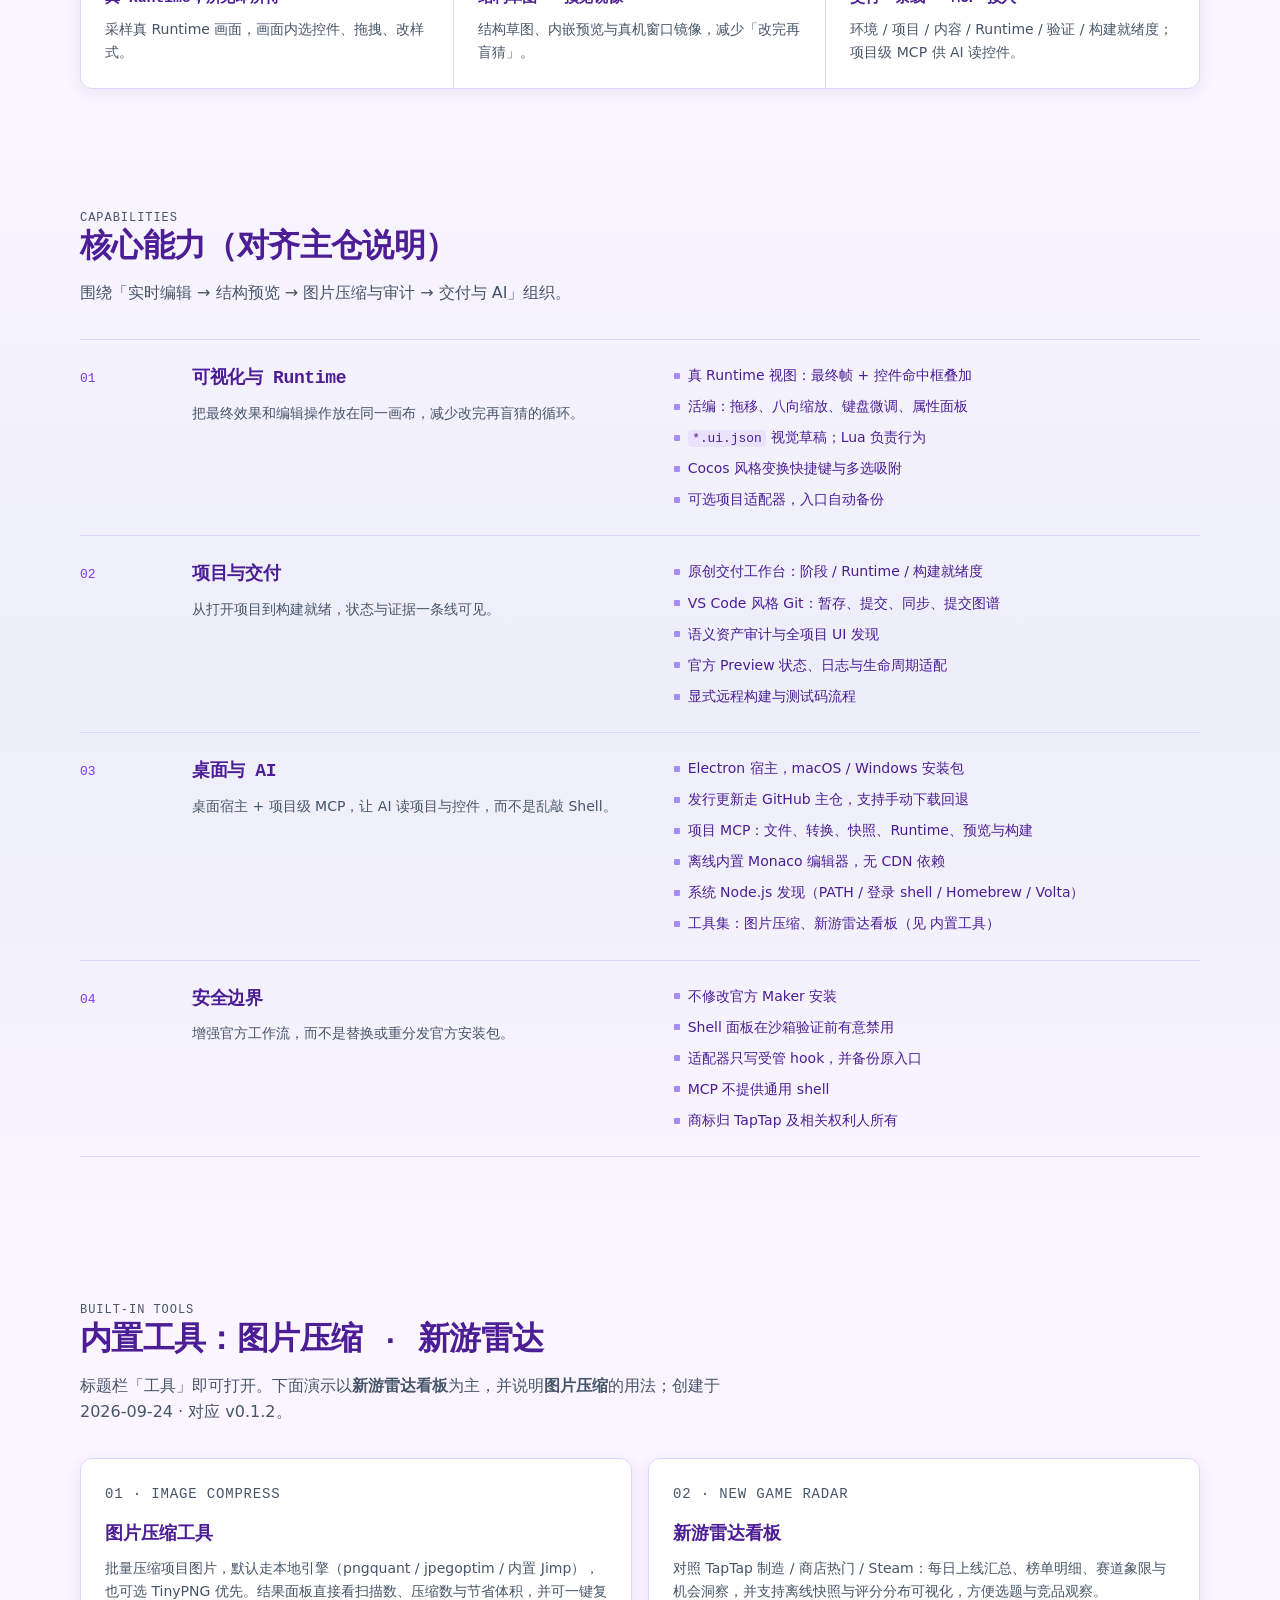
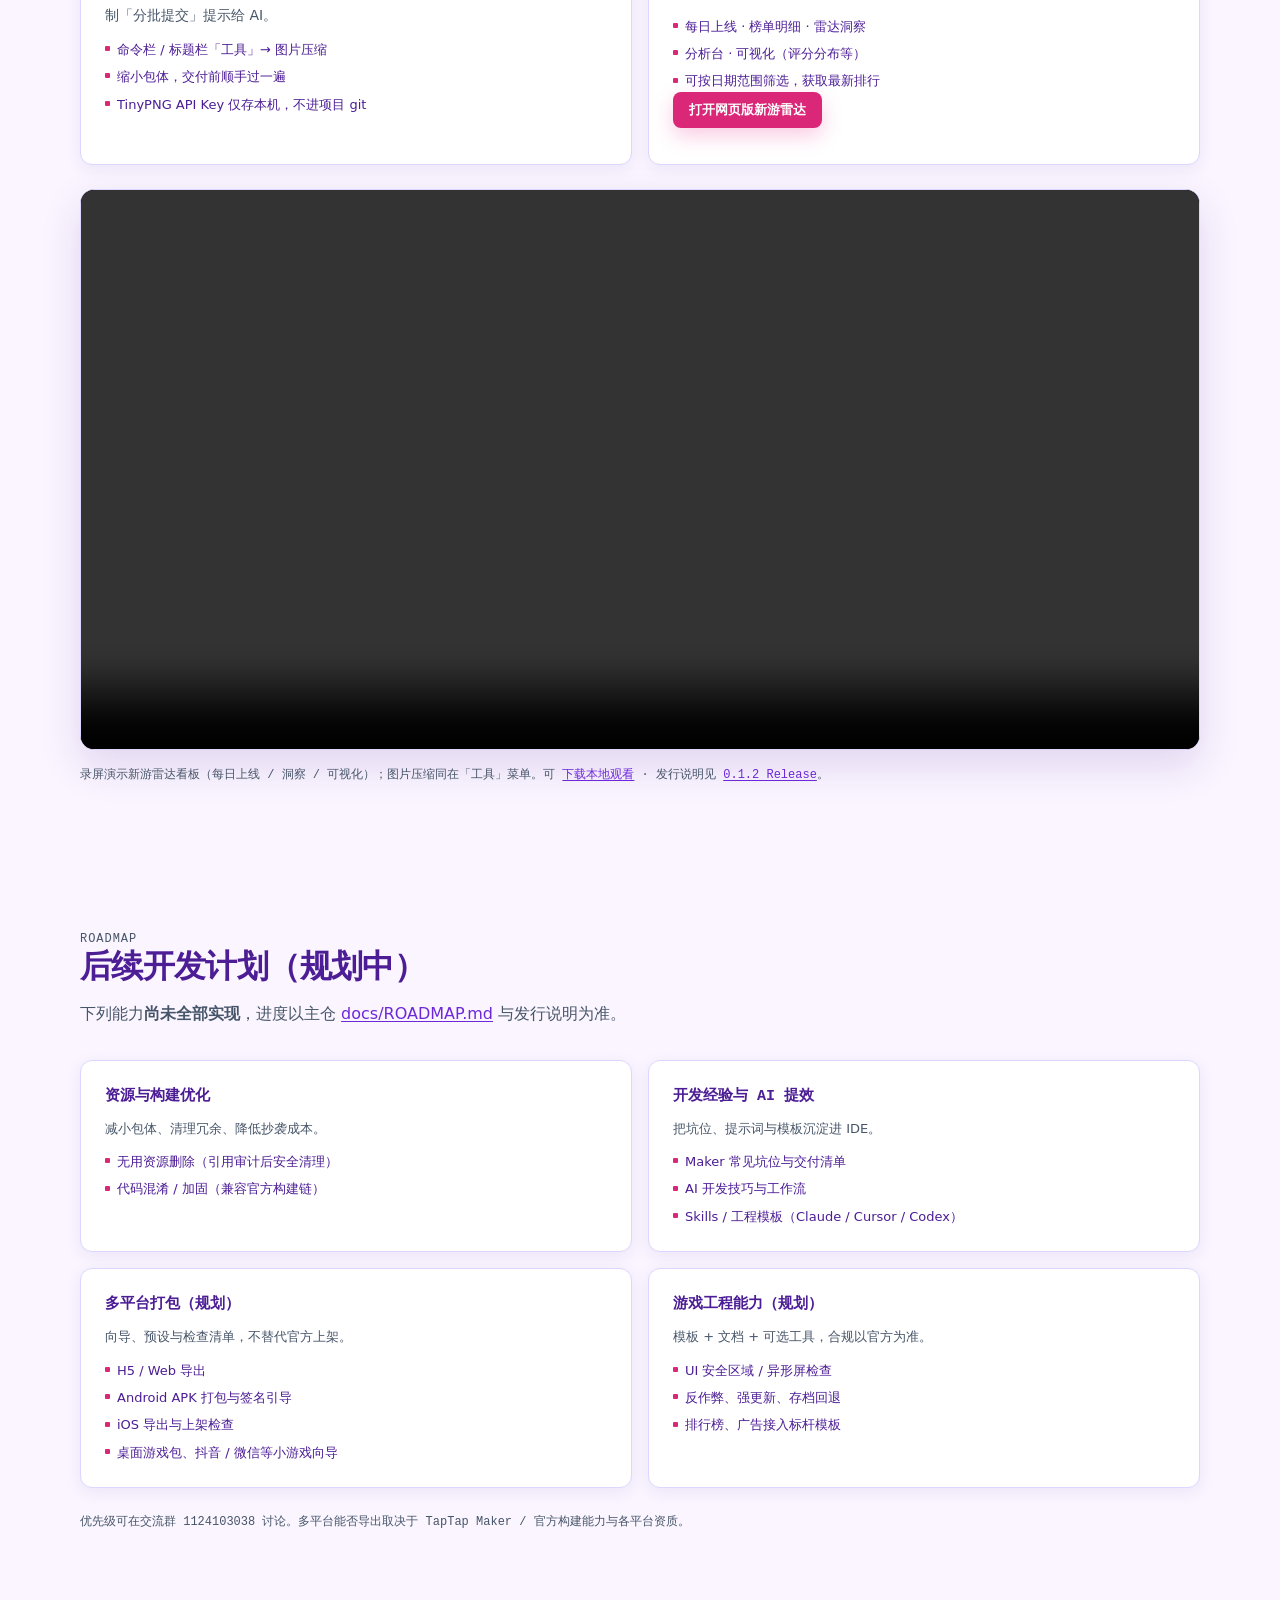
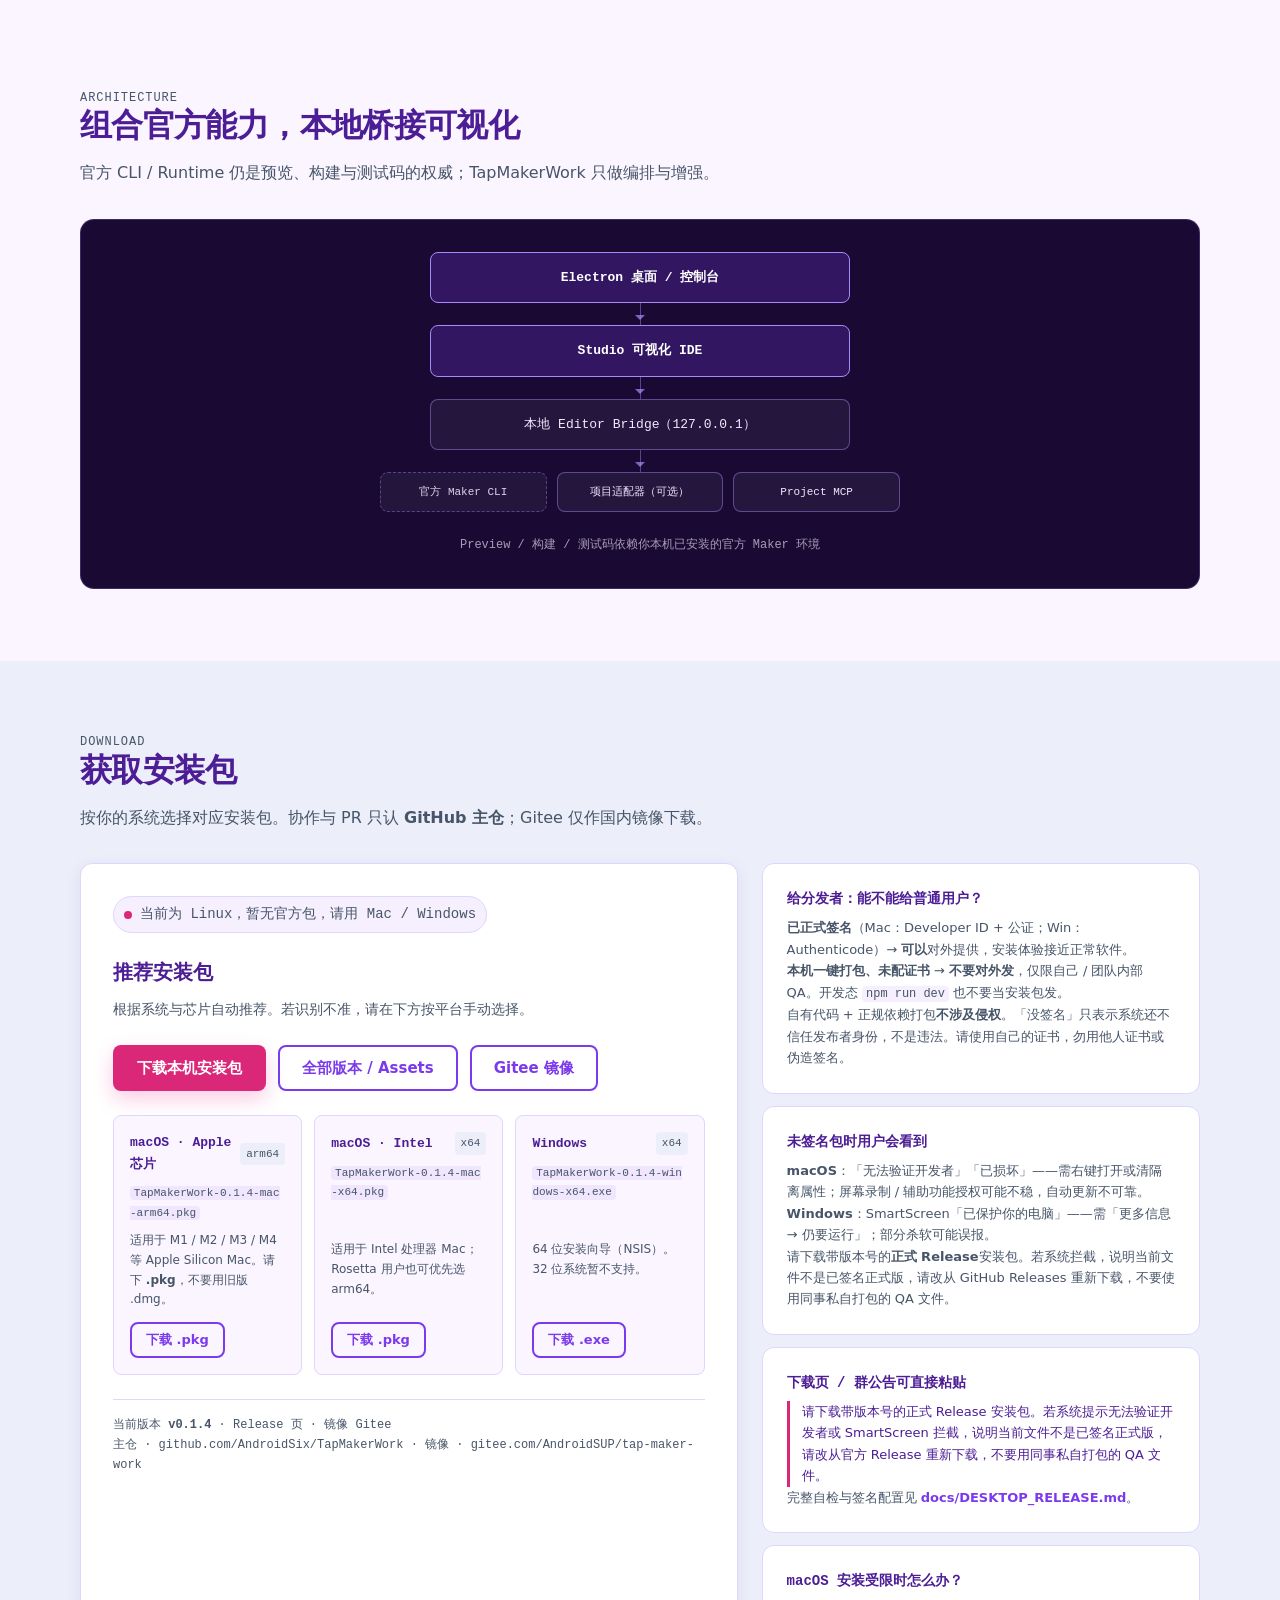
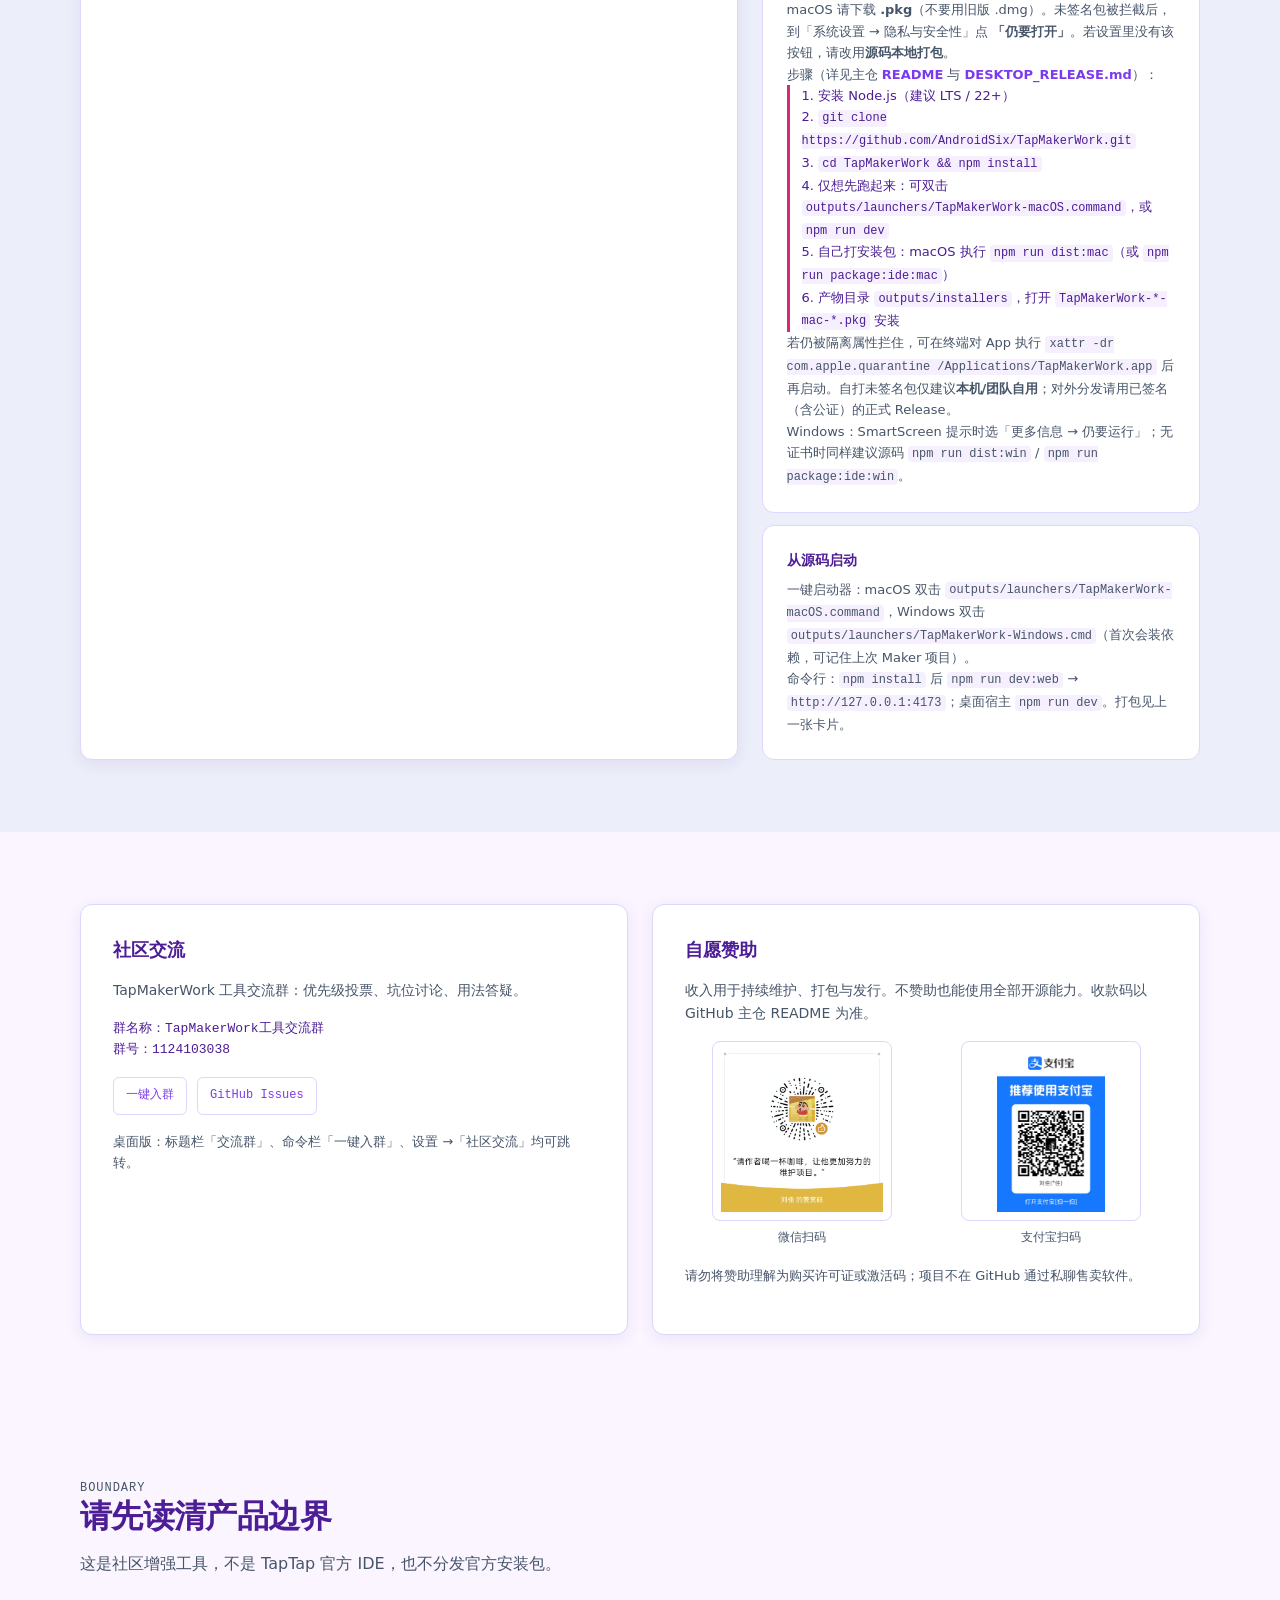
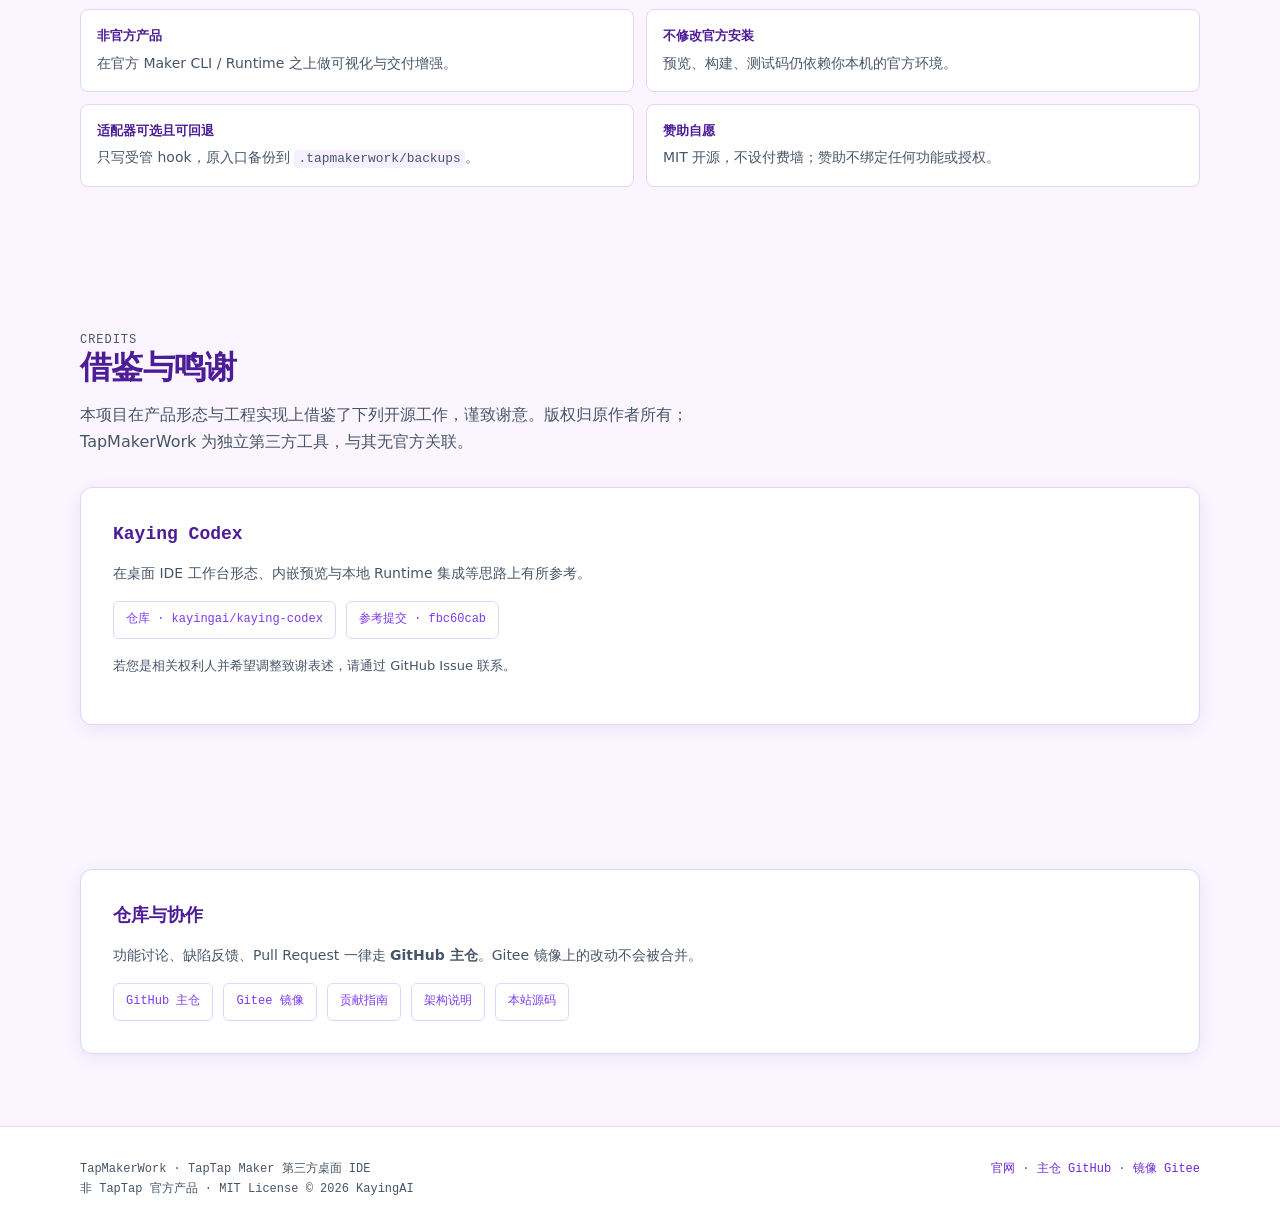
==== commit a3410a9c: "chore: 下载直链同步到 v0.1.4，并自动从 Releases 拉版本 Co-authored-by: Cursor <cursoragent@cursor.com>" ====
--- a/index.html
+++ b/index.html
@@ -64,7 +64,7 @@
               <a
                 class="btn btn-primary btn-sm"
                 id="nav-download"
-                href="https://github.com/AndroidSix/TapMakerWork/releases/download/v0.1.3/TapMakerWork-0.1.3-mac-arm64.pkg"
+                href="https://github.com/AndroidSix/TapMakerWork/releases/download/v0.1.4/TapMakerWork-0.1.4-mac-arm64.pkg"
                 rel="noopener noreferrer"
                 >下载本机安装包</a
               >
@@ -115,7 +115,7 @@
               <a
                 class="btn btn-primary"
                 id="hero-download"
-                href="https://github.com/AndroidSix/TapMakerWork/releases/download/v0.1.3/TapMakerWork-0.1.3-mac-arm64.pkg"
+                href="https://github.com/AndroidSix/TapMakerWork/releases/download/v0.1.4/TapMakerWork-0.1.4-mac-arm64.pkg"
                 rel="noopener noreferrer"
                 >下载本机安装包</a
               >
@@ -470,7 +470,7 @@
                 <a
                   class="btn btn-primary"
                   id="dl-primary"
-                  href="https://github.com/AndroidSix/TapMakerWork/releases/download/v0.1.3/TapMakerWork-0.1.3-mac-arm64.pkg"
+                  href="https://github.com/AndroidSix/TapMakerWork/releases/download/v0.1.4/TapMakerWork-0.1.4-mac-arm64.pkg"
                   rel="noopener noreferrer"
                   >下载本机安装包</a
                 >
@@ -496,11 +496,11 @@
                     <h4>macOS · Apple 芯片</h4>
                     <span class="dl-plat-tag">arm64</span>
                   </div>
-                  <p class="dl-file"><code>TapMakerWork-0.1.3-mac-arm64.pkg</code></p>
+                  <p class="dl-file"><code>TapMakerWork-0.1.4-mac-arm64.pkg</code></p>
                   <p>适用于 M1 / M2 / M3 / M4 等 Apple Silicon Mac。请下 <strong>.pkg</strong>，不要用旧版 .dmg。</p>
                   <a
                     class="btn btn-secondary btn-sm"
-                    href="https://github.com/AndroidSix/TapMakerWork/releases/download/v0.1.3/TapMakerWork-0.1.3-mac-arm64.pkg"
+                    href="https://github.com/AndroidSix/TapMakerWork/releases/download/v0.1.4/TapMakerWork-0.1.4-mac-arm64.pkg"
                     rel="noopener noreferrer"
                     data-dl="mac-arm64"
                     >下载 .pkg</a
@@ -512,11 +512,11 @@
                     <h4>macOS · Intel</h4>
                     <span class="dl-plat-tag">x64</span>
                   </div>
-                  <p class="dl-file"><code>TapMakerWork-0.1.3-mac-x64.pkg</code></p>
+                  <p class="dl-file"><code>TapMakerWork-0.1.4-mac-x64.pkg</code></p>
                   <p>适用于 Intel 处理器 Mac；Rosetta 用户也可优先选 arm64。</p>
                   <a
                     class="btn btn-secondary btn-sm"
-                    href="https://github.com/AndroidSix/TapMakerWork/releases/download/v0.1.3/TapMakerWork-0.1.3-mac-x64.pkg"
+                    href="https://github.com/AndroidSix/TapMakerWork/releases/download/v0.1.4/TapMakerWork-0.1.4-mac-x64.pkg"
                     rel="noopener noreferrer"
                     data-dl="mac-x64"
                     >下载 .pkg</a
@@ -528,11 +528,11 @@
                     <h4>Windows</h4>
                     <span class="dl-plat-tag">x64</span>
                   </div>
-                  <p class="dl-file"><code>TapMakerWork-0.1.3-windows-x64.exe</code></p>
+                  <p class="dl-file"><code>TapMakerWork-0.1.4-windows-x64.exe</code></p>
                   <p>64 位安装向导（NSIS）。32 位系统暂不支持。</p>
                   <a
                     class="btn btn-secondary btn-sm"
-                    href="https://github.com/AndroidSix/TapMakerWork/releases/download/v0.1.3/TapMakerWork-0.1.3-windows-x64.exe"
+                    href="https://github.com/AndroidSix/TapMakerWork/releases/download/v0.1.4/TapMakerWork-0.1.4-windows-x64.exe"
                     rel="noopener noreferrer"
                     data-dl="windows-x64"
                     >下载 .exe</a
@@ -541,8 +541,8 @@
               </div>
 
               <div class="dl-meta">
-                当前版本 <strong>v0.1.3</strong> ·
-                <a href="https://github.com/AndroidSix/TapMakerWork/releases/tag/v0.1.3" target="_blank" rel="noopener noreferrer">Release 页</a>
+                当前版本 <strong id="dl-version">v0.1.4</strong> ·
+                <a id="dl-release-link" href="https://github.com/AndroidSix/TapMakerWork/releases/tag/v0.1.4" target="_blank" rel="noopener noreferrer">Release 页</a>
                 · 镜像 Gitee<br />
                 主仓 · github.com/AndroidSix/TapMakerWork · 镜像 · gitee.com/AndroidSUP/tap-maker-work
               </div>
@@ -865,36 +865,59 @@
           });
         }
 
-        /* —— 安装包设备识别 —— */
+        /* —— 安装包：data/release.json + 设备识别 —— */
         var PLAT_META = {
           "mac-arm64": {
             os: "macOS",
             chip: "Apple 芯片",
-            file: "TapMakerWork-0.1.3-mac-arm64.pkg",
-            url: "https://github.com/AndroidSix/TapMakerWork/releases/download/v0.1.3/TapMakerWork-0.1.3-mac-arm64.pkg",
+            file: "TapMakerWork-0.1.4-mac-arm64.pkg",
+            url: "https://github.com/AndroidSix/TapMakerWork/releases/download/v0.1.4/TapMakerWork-0.1.4-mac-arm64.pkg",
             btn: "下载 macOS (Apple) .pkg",
             desc: "为你推荐 Apple Silicon 的 PKG 安装包。",
           },
           "mac-x64": {
             os: "macOS",
             chip: "Intel",
-            file: "TapMakerWork-0.1.3-mac-x64.pkg",
-            url: "https://github.com/AndroidSix/TapMakerWork/releases/download/v0.1.3/TapMakerWork-0.1.3-mac-x64.pkg",
+            file: "TapMakerWork-0.1.4-mac-x64.pkg",
+            url: "https://github.com/AndroidSix/TapMakerWork/releases/download/v0.1.4/TapMakerWork-0.1.4-mac-x64.pkg",
             btn: "下载 macOS (Intel) .pkg",
             desc: "为你推荐 Intel Mac 的 PKG 安装包。",
           },
           "windows-x64": {
             os: "Windows",
             chip: "x64",
-            file: "TapMakerWork-0.1.3-windows-x64.exe",
-            url: "https://github.com/AndroidSix/TapMakerWork/releases/download/v0.1.3/TapMakerWork-0.1.3-windows-x64.exe",
+            file: "TapMakerWork-0.1.4-windows-x64.exe",
+            url: "https://github.com/AndroidSix/TapMakerWork/releases/download/v0.1.4/TapMakerWork-0.1.4-windows-x64.exe",
             btn: "下载 Windows .exe",
             desc: "为你推荐 64 位 Windows 安装向导。",
           },
         };
-        var RELEASES = "https://github.com/AndroidSix/TapMakerWork/releases/tag/v0.1.3";
+        var recommendedKey = null;
+
+        function applyRelease(data) {
+          if (!data || !data.assets) return;
+          var tag = data.tag || ("v" + (data.version || ""));
+          Object.keys(PLAT_META).forEach(function (key) {
+            var asset = data.assets[key];
+            if (!asset) return;
+            PLAT_META[key].file = asset.file;
+            PLAT_META[key].url = asset.url;
+            var card = document.querySelector('.dl-plat[data-plat="' + key + '"]');
+            if (!card) return;
+            var fileEl = card.querySelector(".dl-file code");
+            if (fileEl) fileEl.textContent = asset.file;
+            var link = card.querySelector("a[data-dl]");
+            if (link) link.setAttribute("href", asset.url);
+          });
+          var ver = document.getElementById("dl-version");
+          if (ver) ver.textContent = tag;
+          var rel = document.getElementById("dl-release-link");
+          if (rel && data.url) rel.setAttribute("href", data.url);
+          if (recommendedKey) markRecommended(recommendedKey);
+        }
 
         function markRecommended(key) {
+          recommendedKey = key;
           document.querySelectorAll(".dl-plat").forEach(function (el) {
             el.classList.toggle("is-recommended", el.getAttribute("data-plat") === key);
           });
@@ -1006,6 +1029,13 @@
         }
 
         detectAndApply();
+        fetch("data/release.json", { cache: "no-cache" })
+          .then(function (res) {
+            if (!res.ok) throw new Error("release.json " + res.status);
+            return res.json();
+          })
+          .then(applyRelease)
+          .catch(function () {});
       })();
     </script>
   </body>
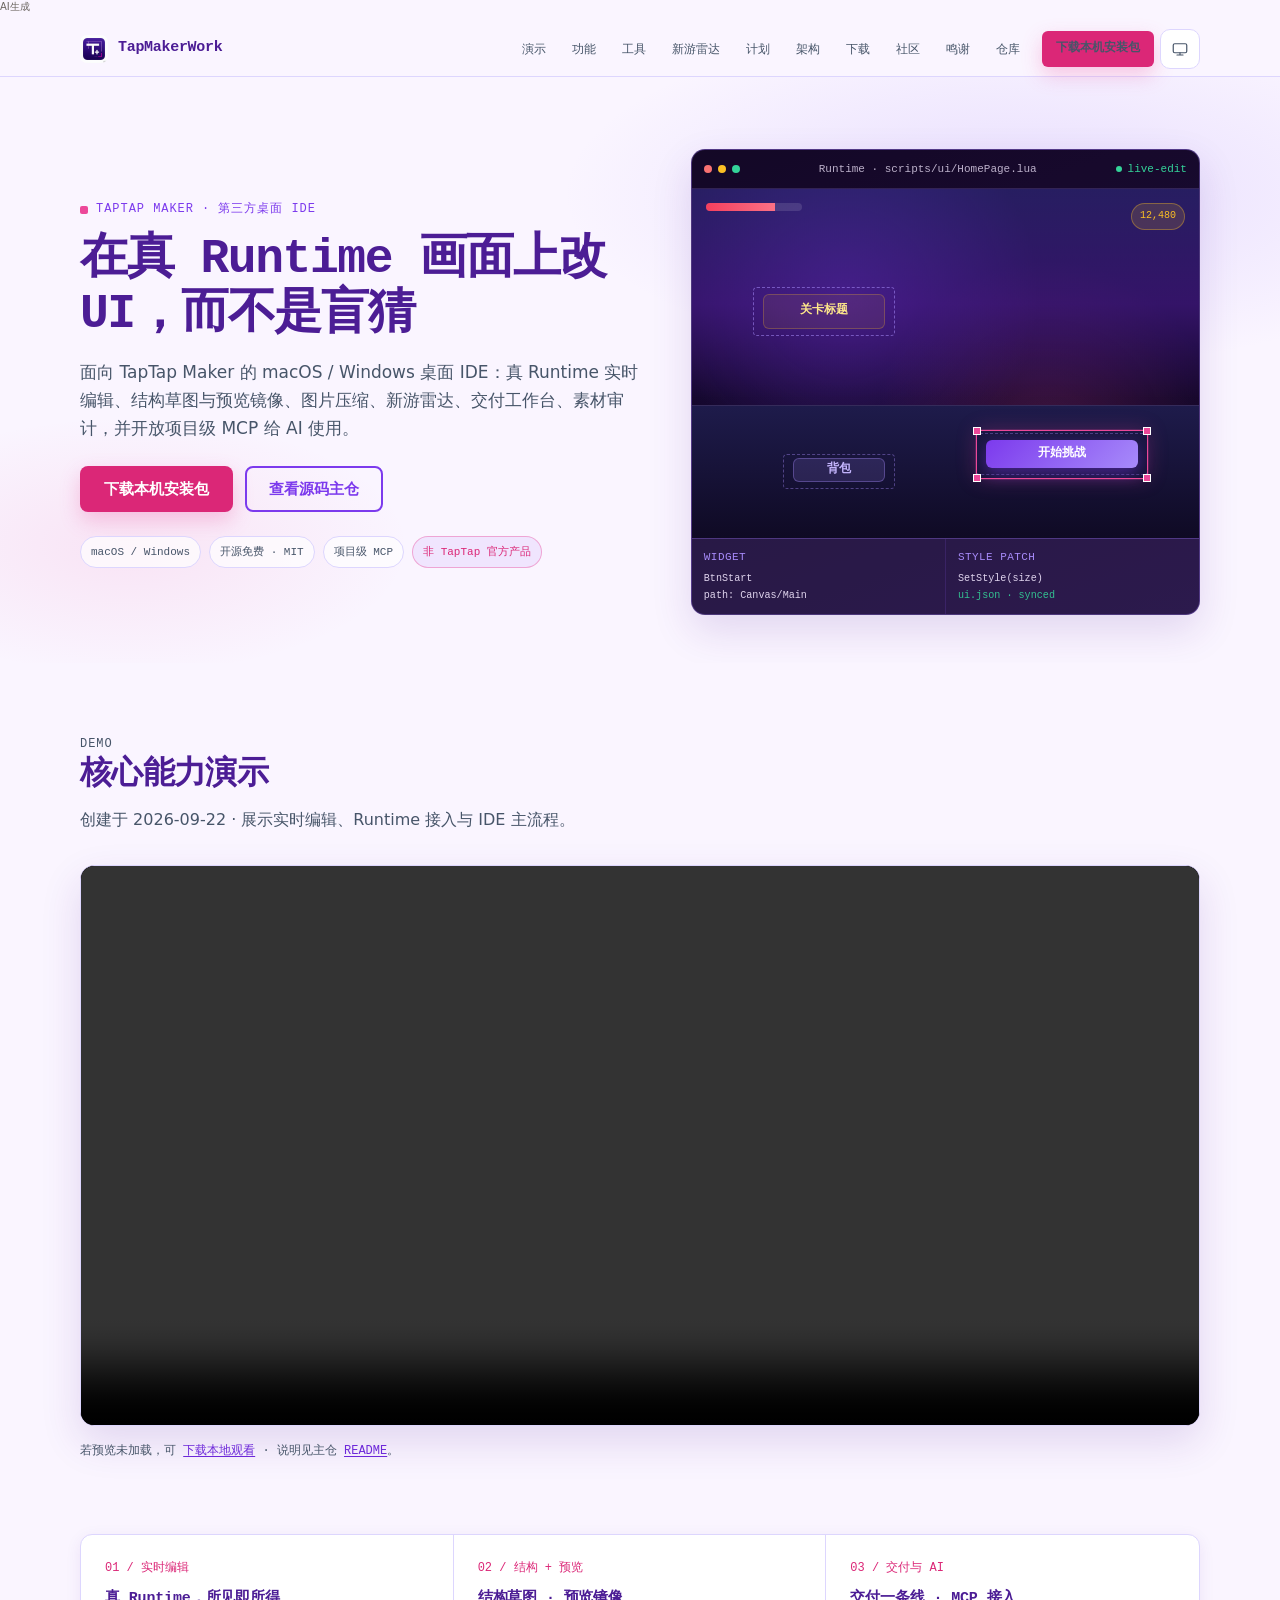
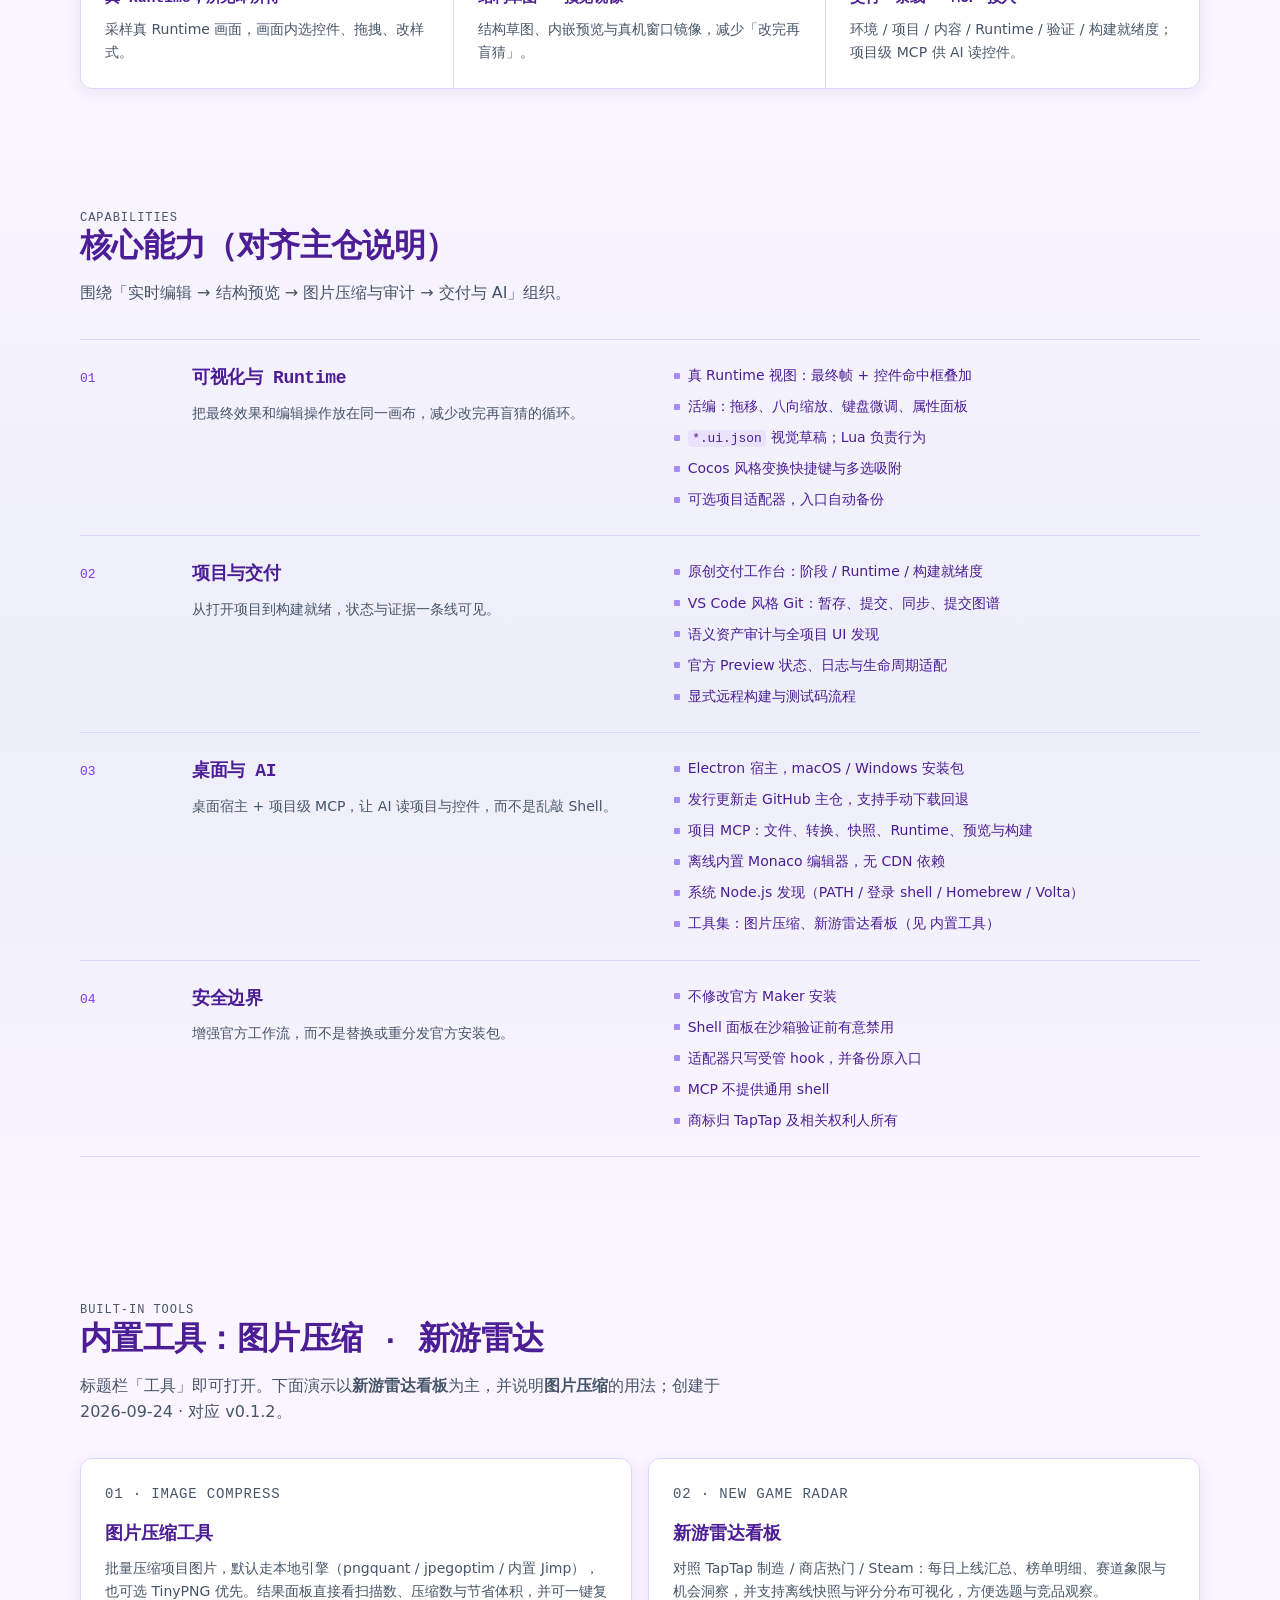
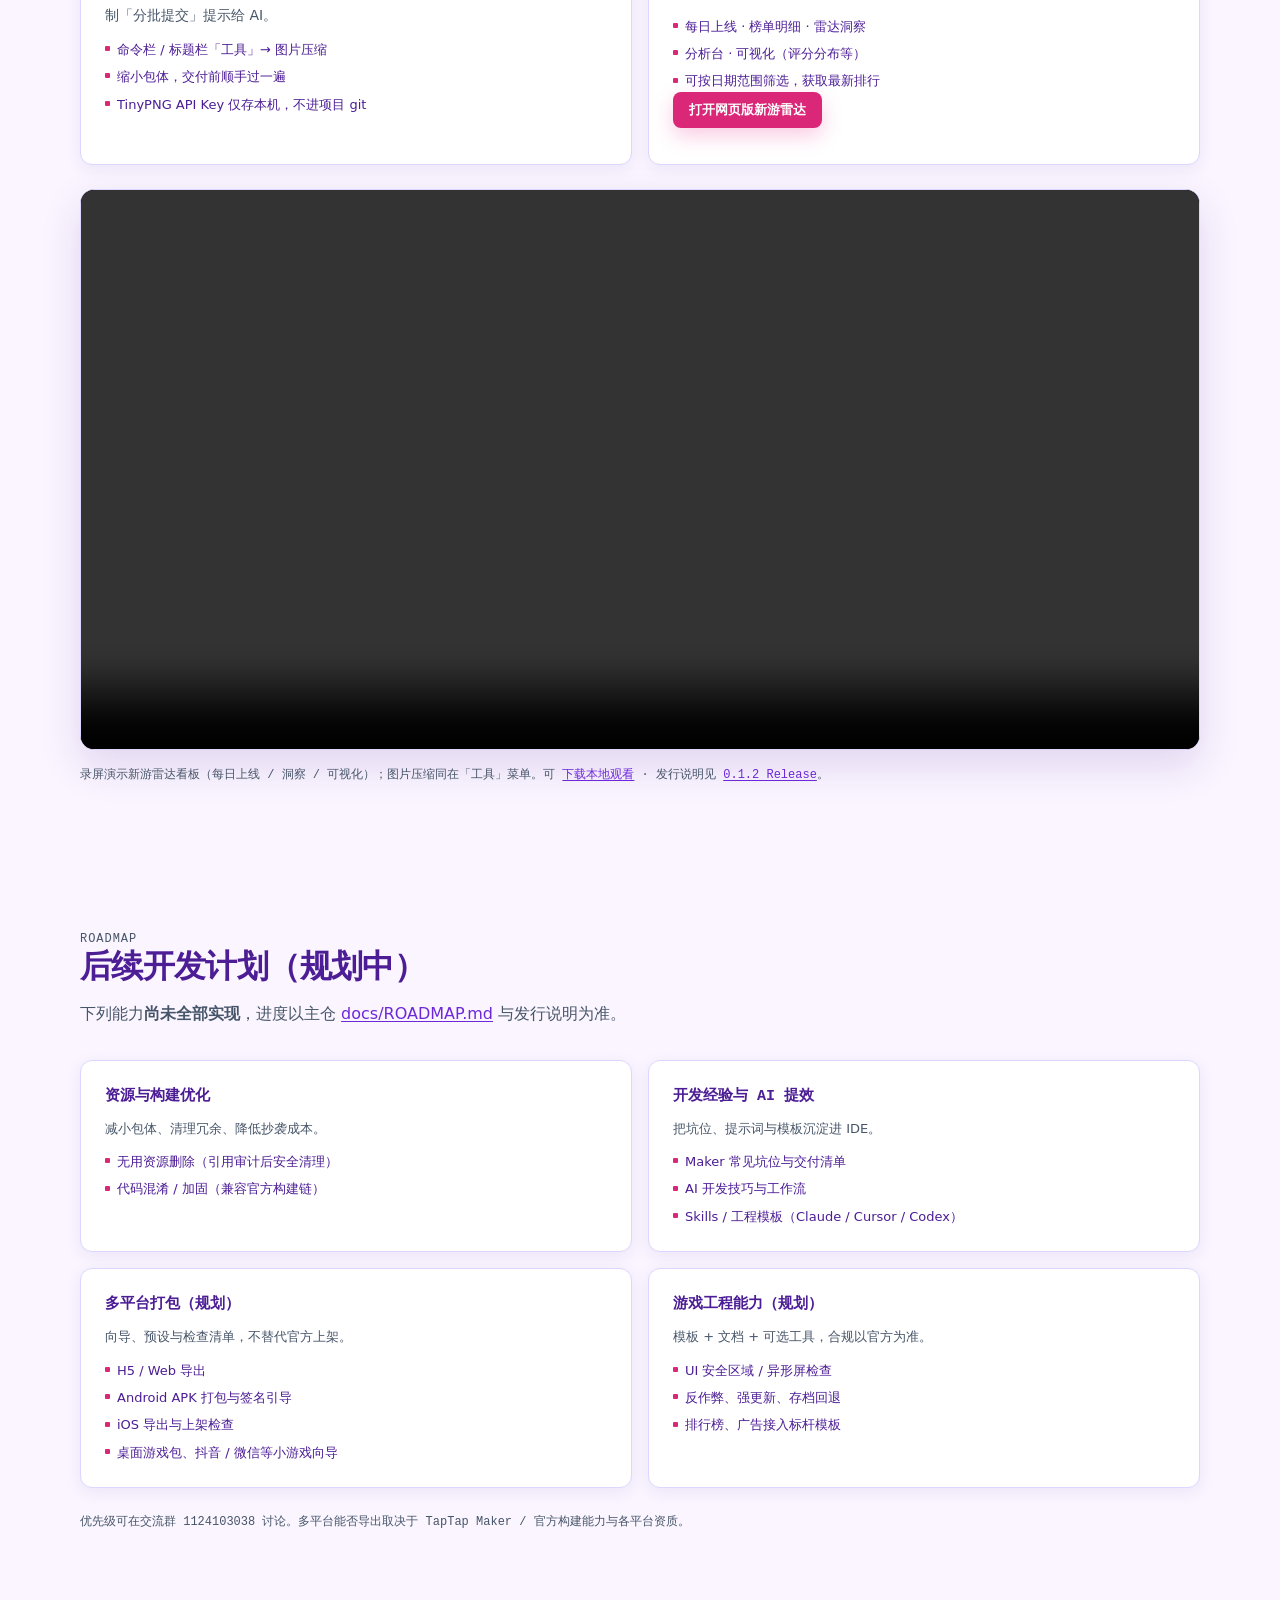
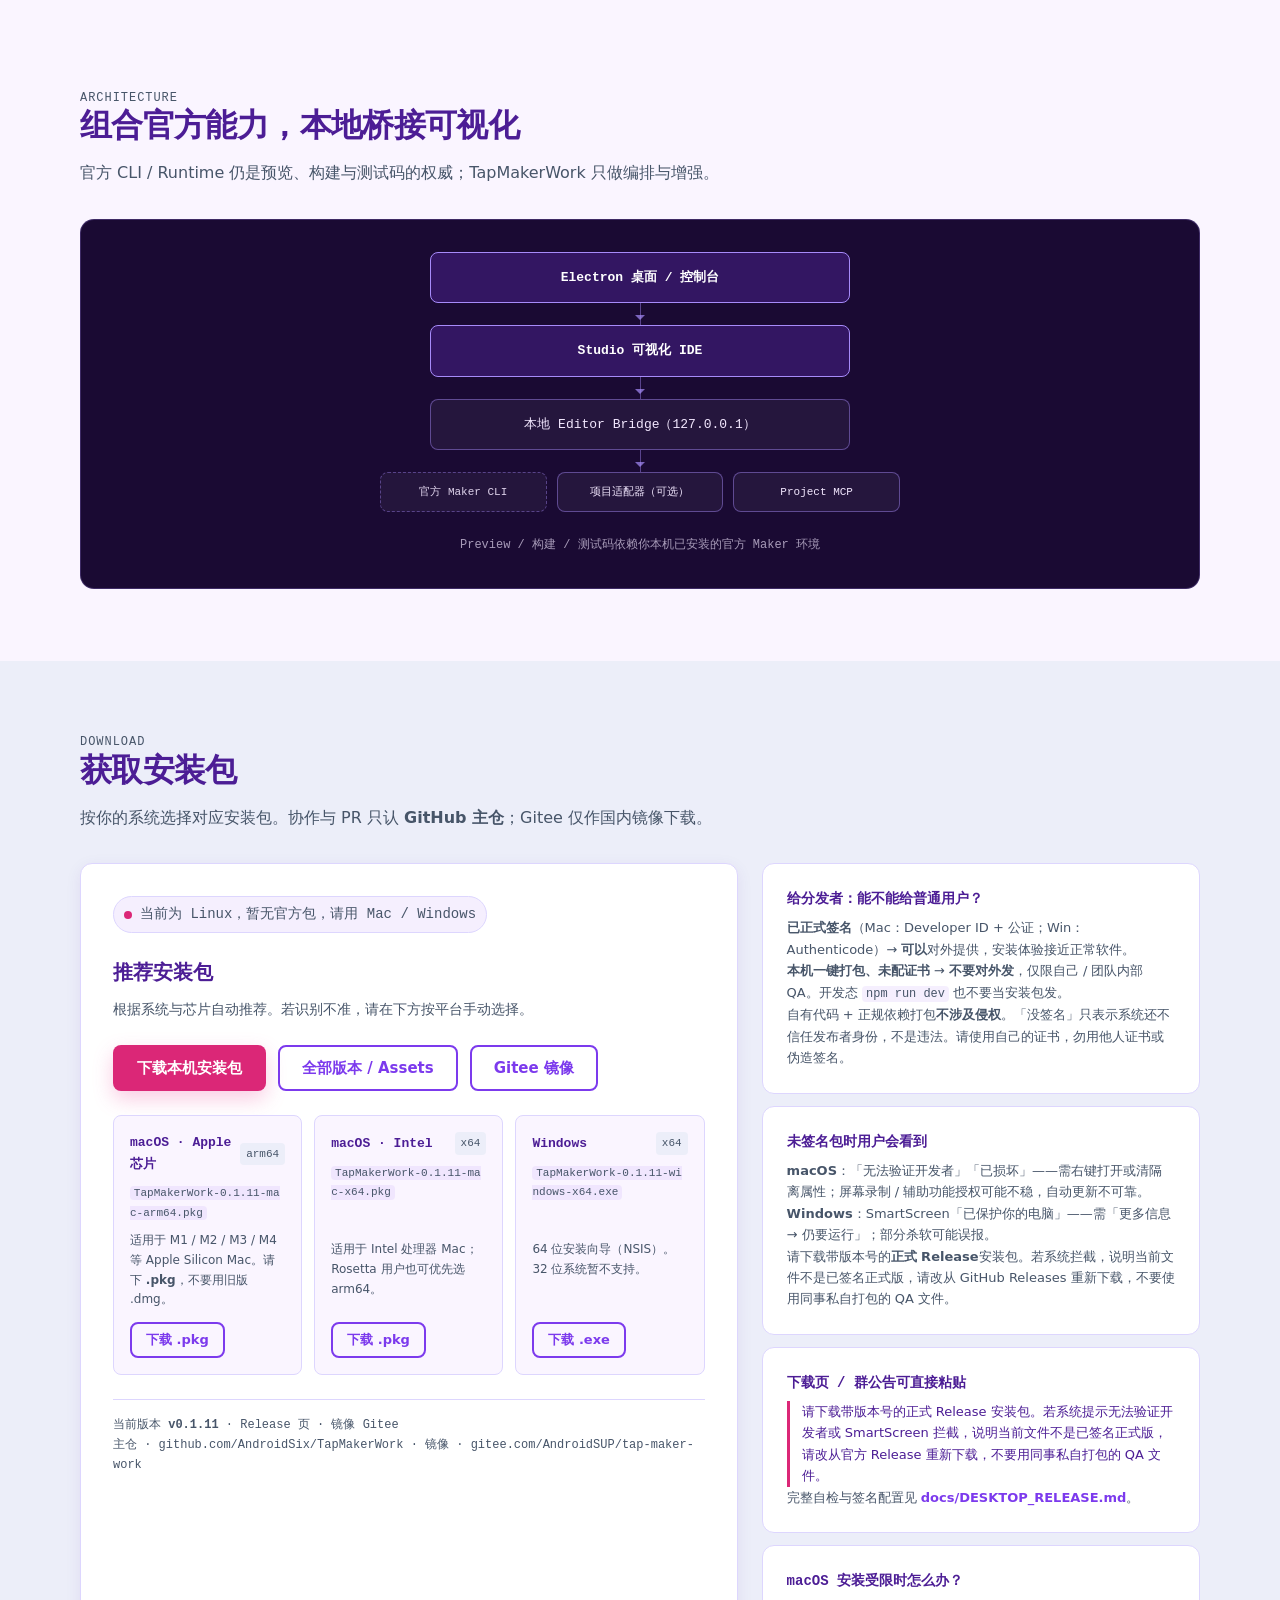
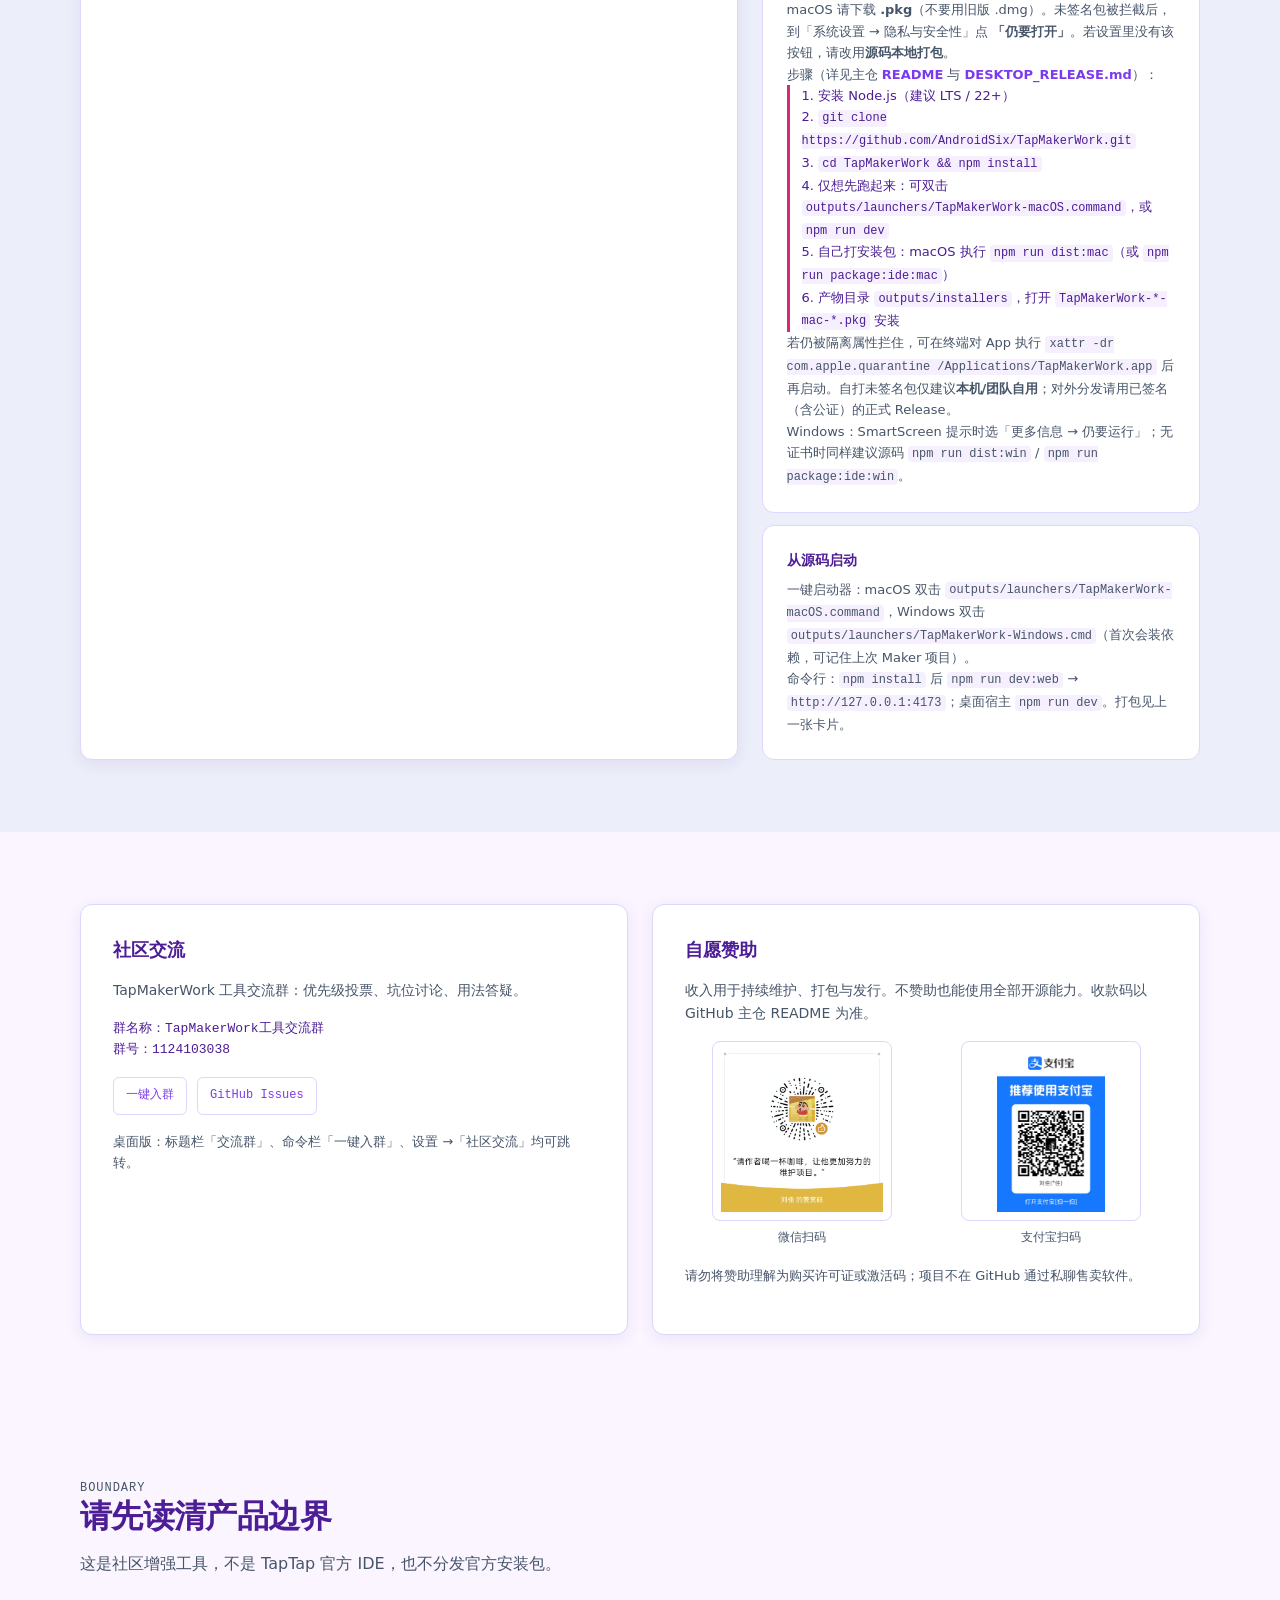
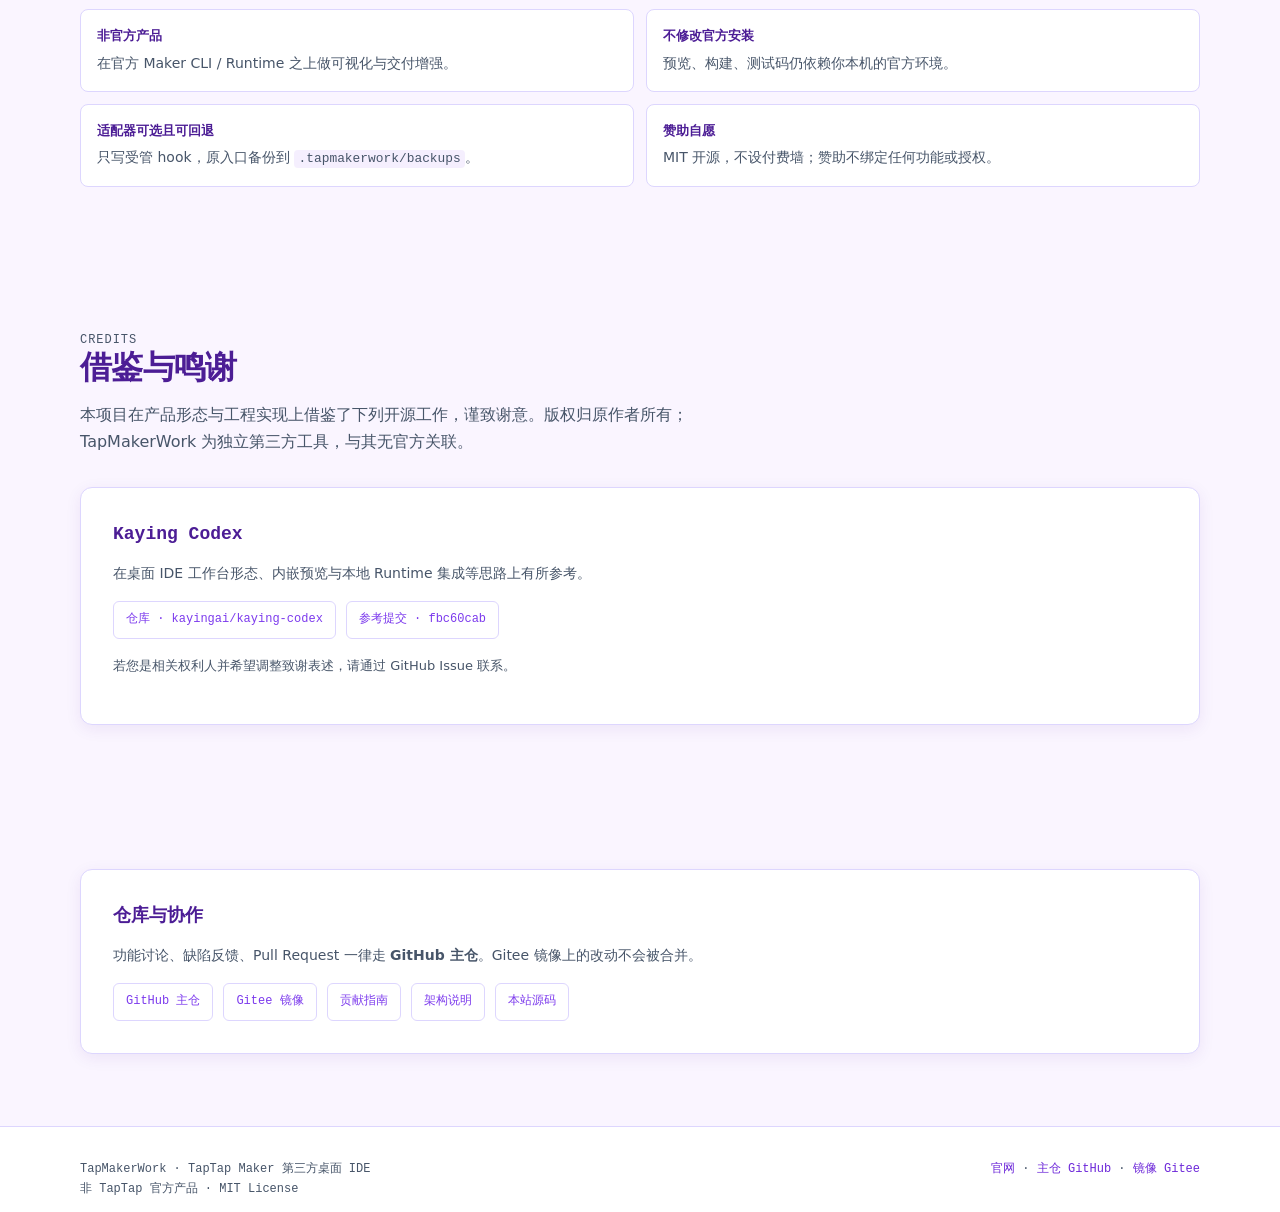
==== commit 8bbf9f1e: "chore: remove KayingAI from site footers Keep the credits section, but drop the copyright attributio" ====
--- a/index.html
+++ b/index.html
@@ -785,7 +785,7 @@
       <div class="container footer-inner">
         <p>
           TapMakerWork · TapTap Maker 第三方桌面 IDE<br />
-          非 TapTap 官方产品 · MIT License © 2026 KayingAI
+          非 TapTap 官方产品 · MIT License
         </p>
         <p>
           <a href="https://androidsix.github.io/tapmakerwork-site/" target="_blank" rel="noopener noreferrer">官网</a>
